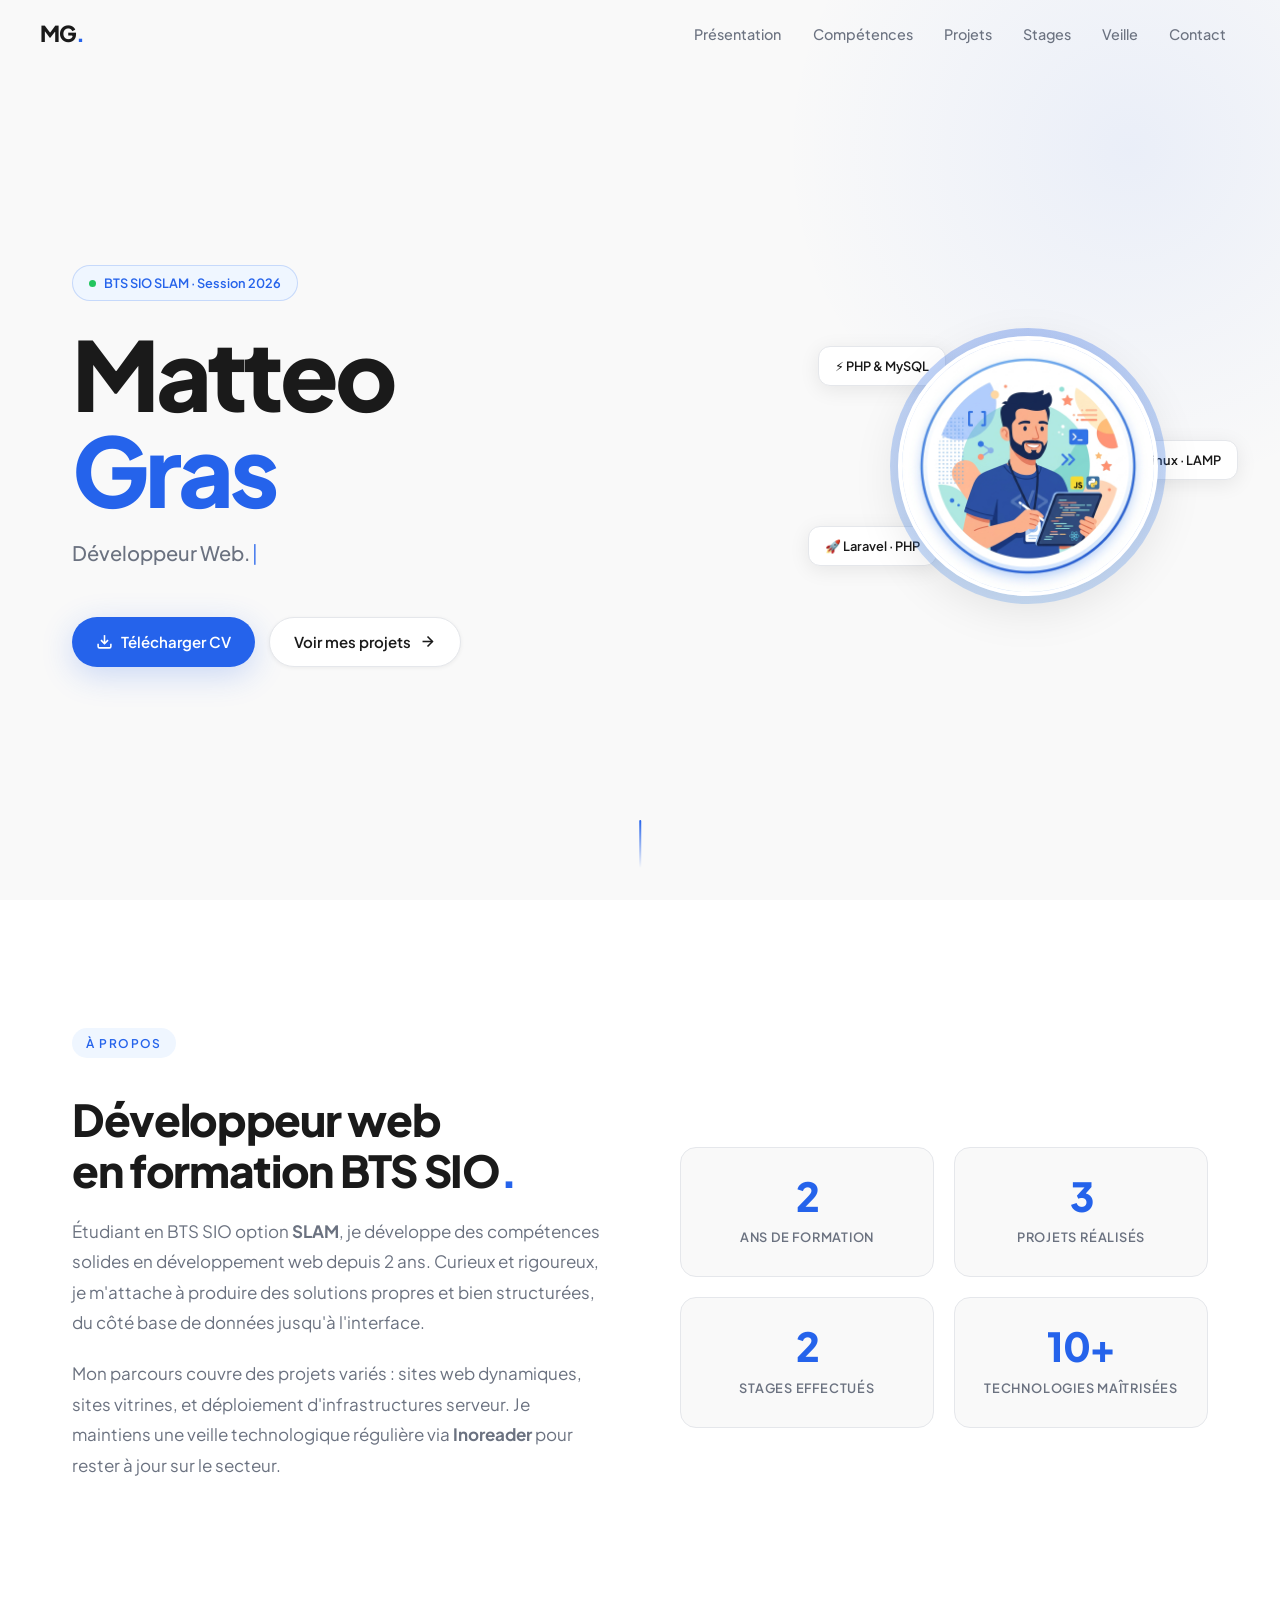
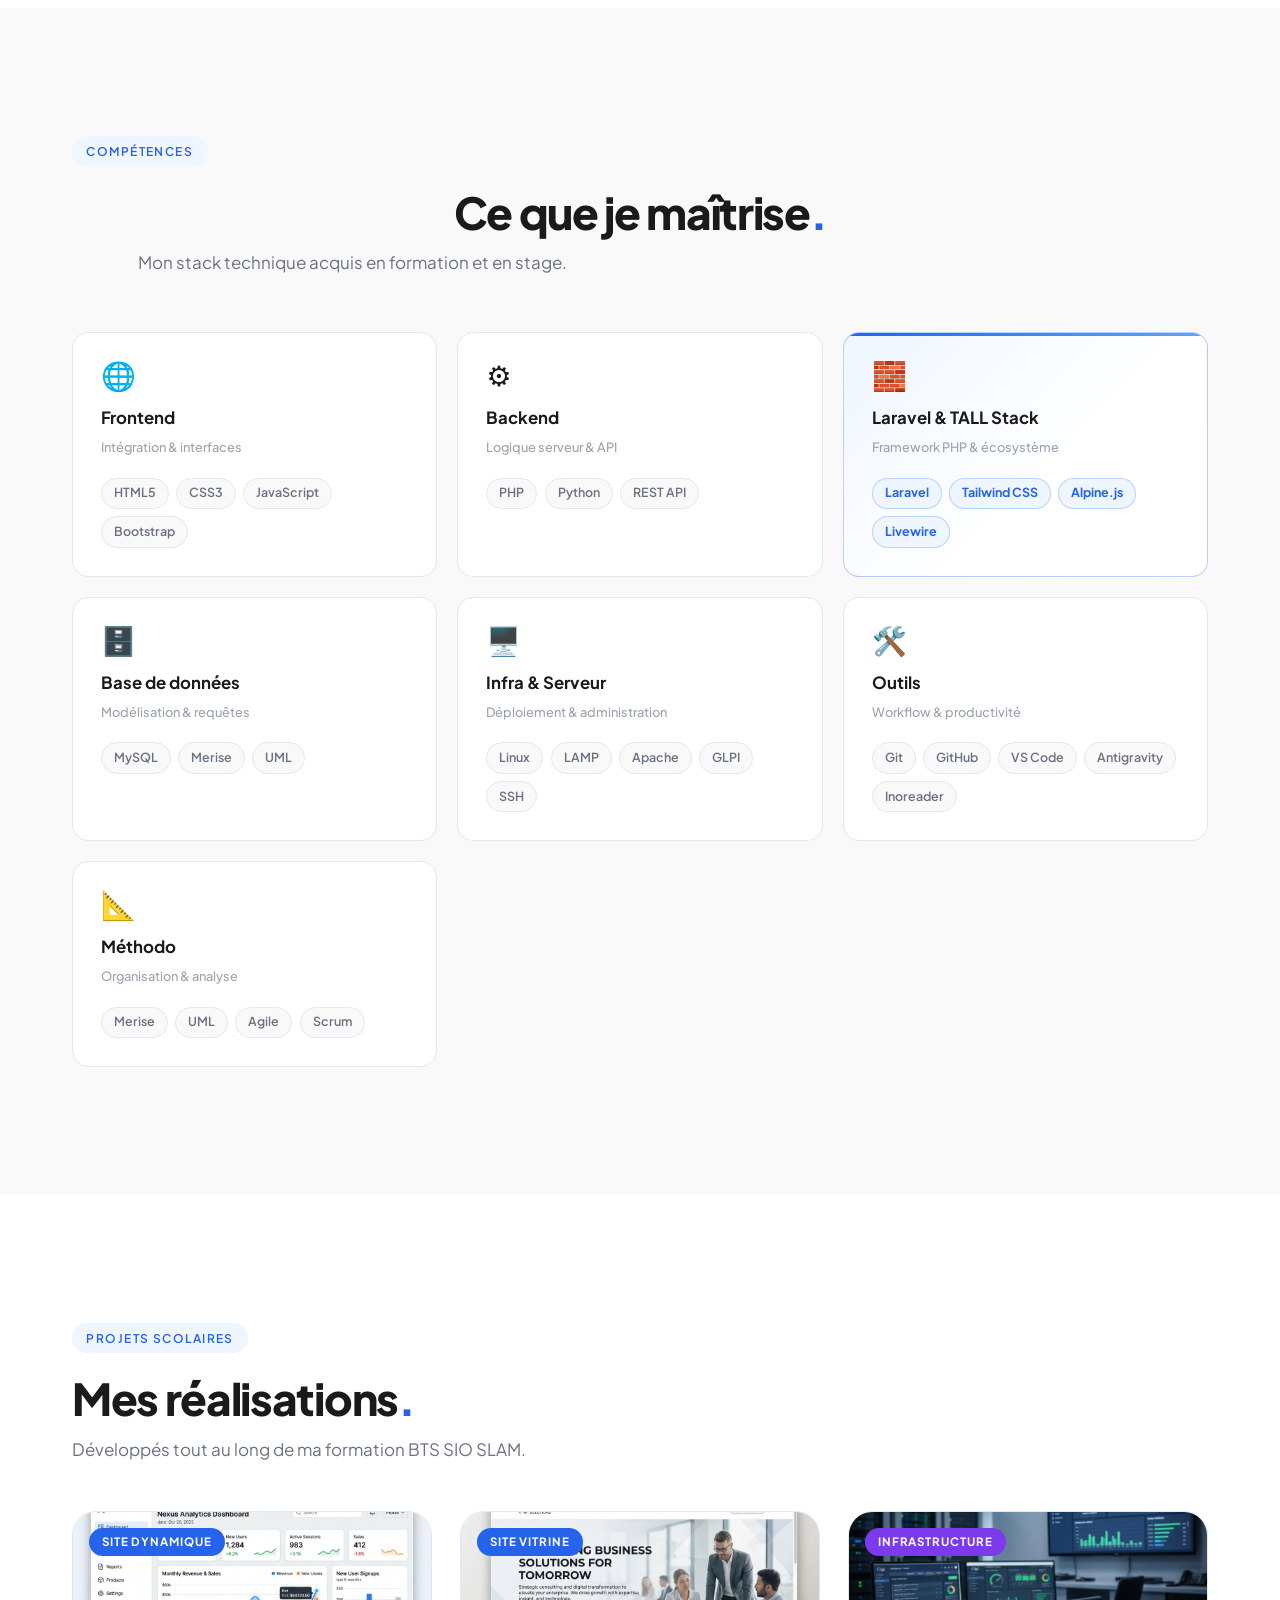
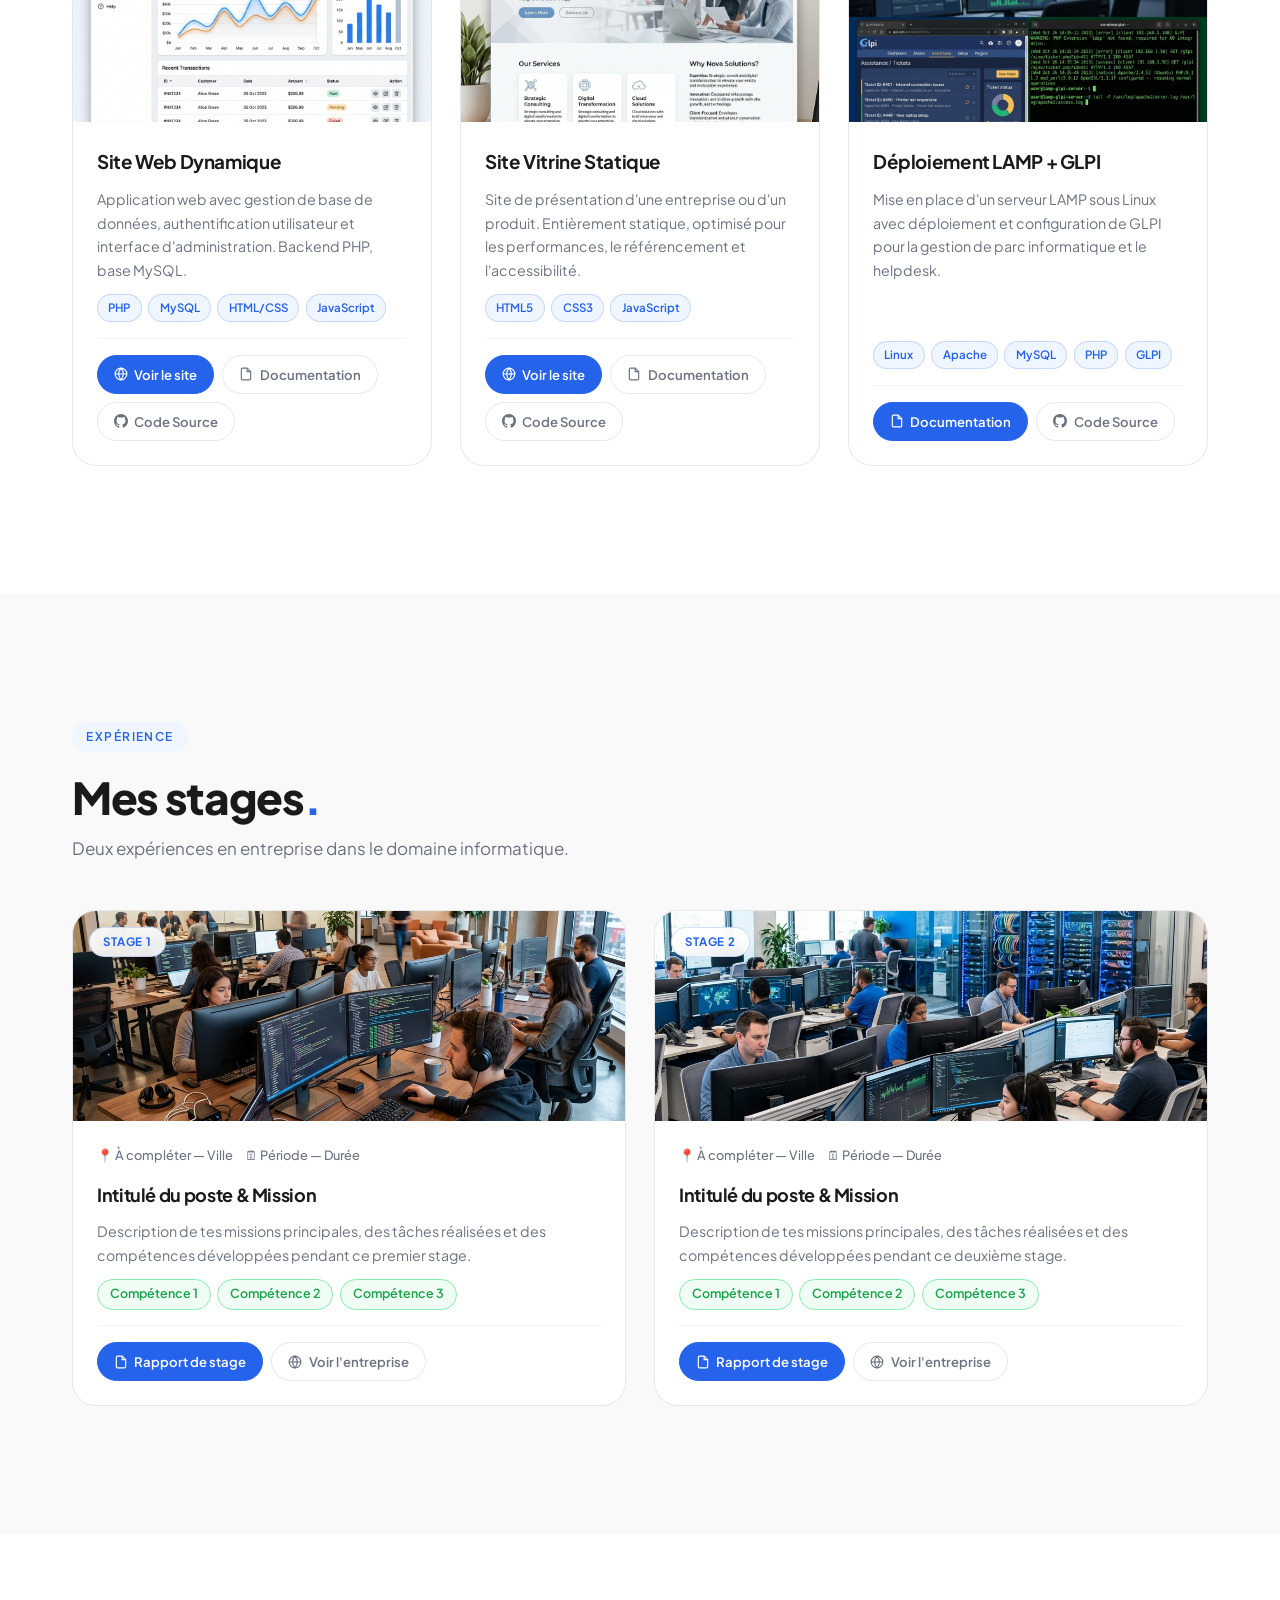
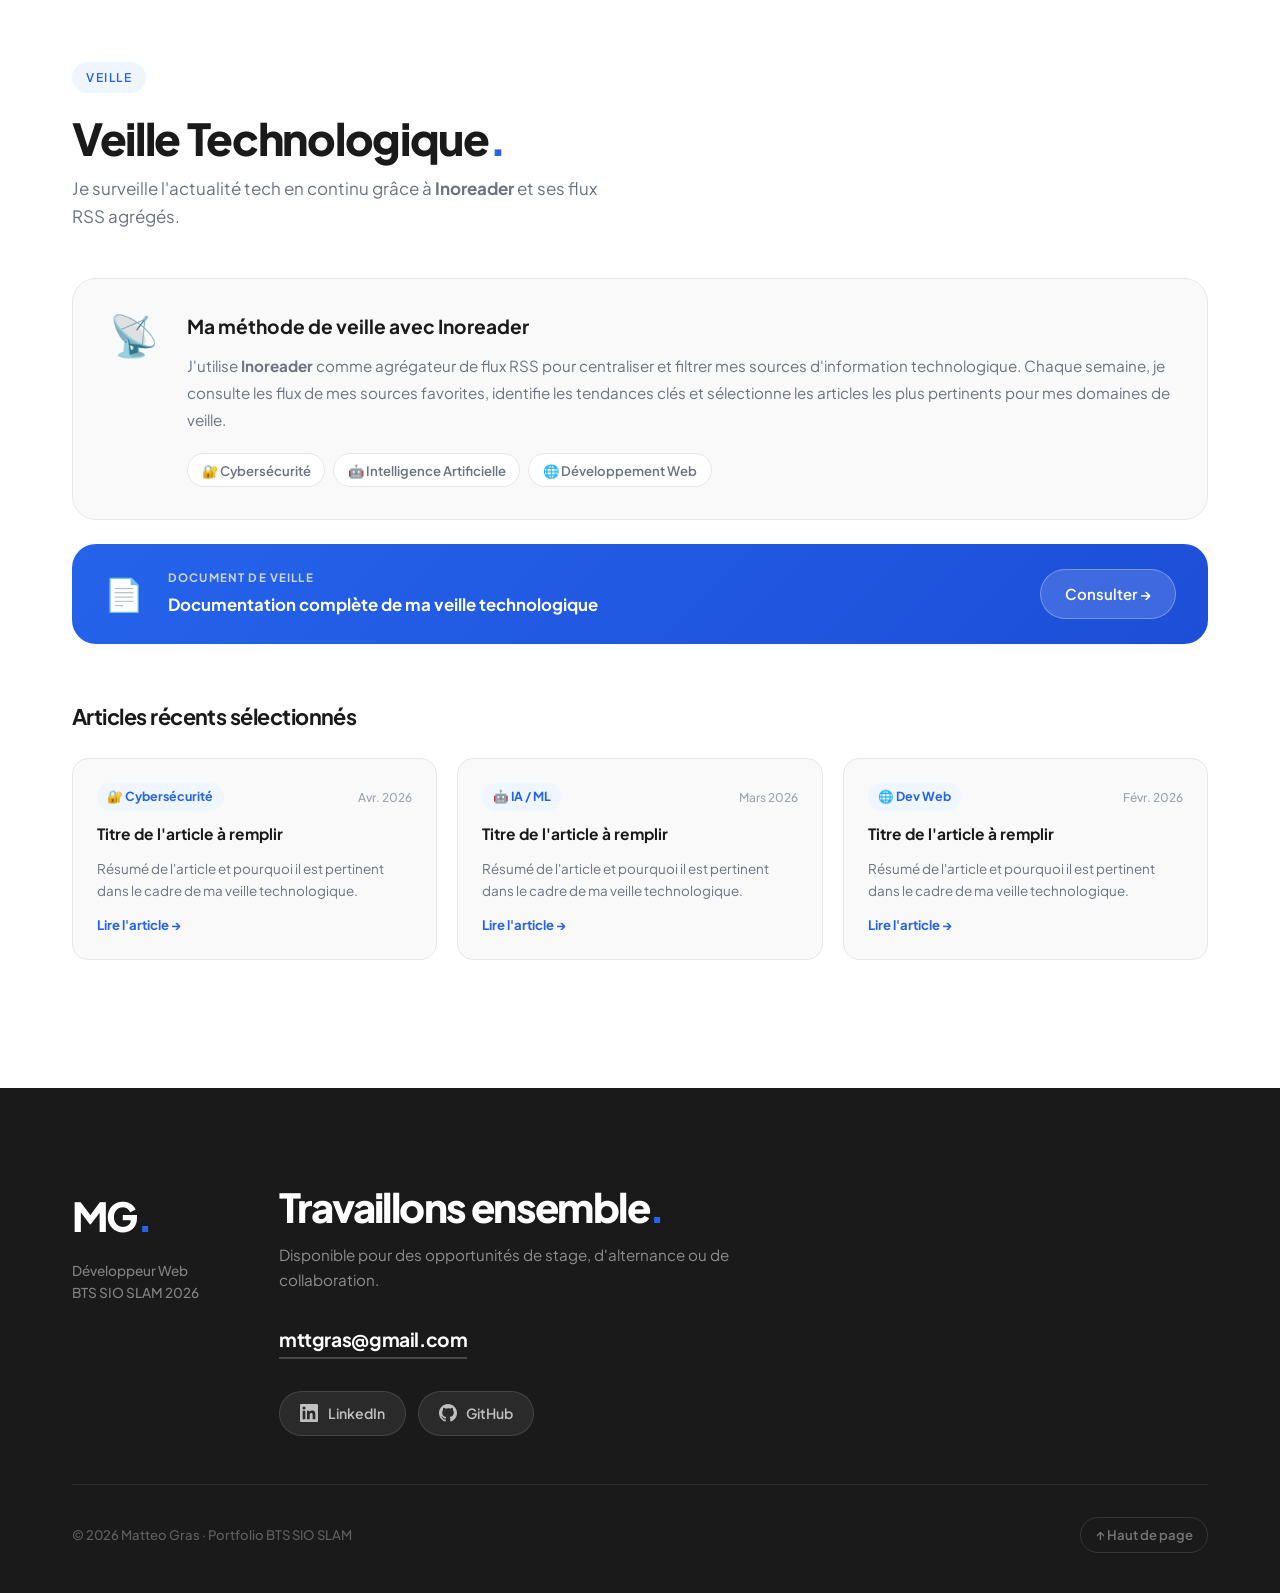
==== index.html @ 662821df "feat: portfolio initial - Matteo Gras BTS SIO SLAM 2026" ====
<!DOCTYPE html>
<html lang="fr">
<head>
  <meta charset="UTF-8" />
  <meta name="viewport" content="width=device-width, initial-scale=1.0" />
  <title>Matteo Gras — Portfolio Développeur BTS SIO SLAM 2026</title>
  <meta name="description" content="Portfolio de Matteo Gras, développeur web en formation BTS SIO SLAM session 2026. Projets web, stages et veille technologique." />
  <meta name="author" content="Matteo Gras" />
  <meta name="robots" content="index, follow" />

  <!-- Open Graph -->
  <meta property="og:title" content="Matteo Gras — Portfolio BTS SIO SLAM 2026" />
  <meta property="og:description" content="Développeur Web & Expert Solutions Informatiques, session 2026." />
  <meta property="og:type" content="website" />
  <meta property="og:url" content="https://github.com/adien65" />

  <!-- Fonts -->
  <link rel="preconnect" href="https://fonts.googleapis.com" />
  <link rel="preconnect" href="https://fonts.gstatic.com" crossorigin />
  <link href="https://fonts.googleapis.com/css2?family=Plus+Jakarta+Sans:wght@400;500;600;700;800&display=swap" rel="stylesheet" />

  <!-- Styles -->
  <link rel="stylesheet" href="css/style.css" />

  <!-- Scroll progress bar -->
  <style>
    #scroll-progress {
      position: fixed;
      top: 0; left: 0;
      height: 3px;
      width: 0%;
      background: linear-gradient(90deg, #2563EB, #60a5fa);
      z-index: 200;
      transition: width 0.1s linear;
    }
  </style>
</head>
<body>

  <!-- Scroll Progress Bar -->
  <div id="scroll-progress" aria-hidden="true"></div>

  <!-- =============================================
       NAVIGATION
       ============================================= -->
  <nav class="nav" id="nav" role="navigation" aria-label="Navigation principale">
    <div class="nav__container">
      <a href="#hero" class="nav__logo" aria-label="Retour accueil">MG<span class="nav__logo-dot">.</span></a>

      <ul class="nav__links" id="nav-links" role="list" aria-label="Liens de navigation">
        <li><a href="#presentation" class="nav__link">Présentation</a></li>
        <li><a href="#competences" class="nav__link">Compétences</a></li>
        <li><a href="#projets"      class="nav__link">Projets</a></li>
        <li><a href="#stages"       class="nav__link">Stages</a></li>
        <li><a href="#veille"       class="nav__link">Veille</a></li>
        <li><a href="#contact"      class="nav__link">Contact</a></li>
      </ul>

      <button class="nav__hamburger" id="nav-hamburger" aria-label="Ouvrir le menu" aria-expanded="false">
        <span></span><span></span><span></span>
      </button>
    </div>
  </nav>

  <main>

    <!-- =============================================
         HERO
         ============================================= -->
    <section class="hero" id="hero" aria-label="Présentation principale">
      <div class="hero__container">

        <!-- Left: Text -->
        <div class="hero__content">
          <div class="hero__badge">
            <span class="hero__badge-dot" aria-hidden="true"></span>
            BTS SIO SLAM &middot; Session 2026
          </div>

          <h1 class="hero__title">
            Matteo<br />
            <span class="hero__title-accent">Gras</span>
          </h1>

          <p class="hero__subtitle" aria-live="polite">
            <span id="typewriter"></span><span class="typewriter-cursor" aria-hidden="true">|</span>
          </p>

          <div class="hero__cta">
            <a href="assets/cv/CV-Matteo-Gras.pdf"
               download
               class="btn btn--primary"
               id="btn-cv"
               aria-label="Télécharger le CV de Matteo Gras">
              <!-- Download icon -->
              <svg width="17" height="17" fill="none" stroke="currentColor" stroke-width="2.2" viewBox="0 0 24 24" aria-hidden="true">
                <path d="M21 15v4a2 2 0 0 1-2 2H5a2 2 0 0 1-2-2v-4"/>
                <polyline points="7 10 12 15 17 10"/>
                <line x1="12" y1="15" x2="12" y2="3"/>
              </svg>
              Télécharger CV
            </a>

            <a href="#projets" class="btn btn--secondary" id="btn-see-projects" aria-label="Voir mes projets">
              Voir mes projets
              <svg width="17" height="17" fill="none" stroke="currentColor" stroke-width="2.2" viewBox="0 0 24 24" aria-hidden="true">
                <line x1="5" y1="12" x2="19" y2="12"/>
                <polyline points="12 5 19 12 12 19"/>
              </svg>
            </a>
          </div>
        </div>

        <!-- Right: Visual -->
        <div class="hero__visual" aria-hidden="true">
          <div class="hero__avatar-wrapper">
            <img src="assets/images/avatar.png" alt="Matteo Gras" class="hero__avatar" />
            <div class="hero__avatar-ring"></div>
          </div>
          <div class="hero__float hero__float--1"><span>⚡</span> PHP &amp; MySQL</div>
          <div class="hero__float hero__float--2"><span>🚀</span> Laravel · PHP</div>
          <div class="hero__float hero__float--3"><span>🐧</span> Linux · LAMP</div>
        </div>
      </div>

      <!-- Scroll indicator -->
      <div class="hero__scroll" aria-hidden="true">
        <div class="hero__scroll-line"></div>
      </div>
    </section>

    <!-- =============================================
         À PROPOS
         ============================================= -->
    <section class="about section" id="presentation">
      <div class="container">
        <div class="section-tag reveal">À propos</div>

        <div class="about__grid">
          <div class="about__text">
            <h2 class="section-title reveal">
              Développeur web<br />en formation BTS SIO<span class="accent-dot">.</span>
            </h2>
            <p class="about__desc reveal" style="--delay:0.1s">
              Étudiant en BTS SIO option <strong>SLAM</strong>, je développe des compétences solides
              en développement web depuis 2 ans. Curieux et rigoureux, je m'attache à produire
              des solutions propres et bien structurées, du côté base de données jusqu'à l'interface.
            </p>
            <p class="about__desc reveal" style="--delay:0.2s">
              Mon parcours couvre des projets variés : sites web dynamiques,
              sites vitrines, et déploiement d'infrastructures serveur. Je maintiens une veille
              technologique régulière via <strong>Inoreader</strong> pour rester à jour sur le secteur.
            </p>
          </div>

          <div class="about__stats">
            <div class="stat-card reveal" style="--delay:0s">
              <span class="stat-card__number">2</span>
              <span class="stat-card__label">Ans de formation</span>
            </div>
            <div class="stat-card reveal" style="--delay:0.1s">
              <span class="stat-card__number">3</span>
              <span class="stat-card__label">Projets réalisés</span>
            </div>
            <div class="stat-card reveal" style="--delay:0.2s">
              <span class="stat-card__number">2</span>
              <span class="stat-card__label">Stages effectués</span>
            </div>
            <div class="stat-card reveal" style="--delay:0.3s">
              <span class="stat-card__number">10+</span>
              <span class="stat-card__label">Technologies maîtrisées</span>
            </div>
          </div>
        </div>
      </div>
    </section>

    <!-- =============================================
         COMPÉTENCES
         ============================================= -->
    <section class="skills section" id="competences">
      <div class="container">
        <div class="section-tag reveal">Compétences</div>
        <h2 class="section-title text-center reveal">Ce que je maîtrise<span class="accent-dot">.</span></h2>
        <p class="section-subtitle text-center reveal">Mon stack technique acquis en formation et en stage.</p>

        <div class="skills__grid">

          <div class="skill-domain reveal" style="--delay:0s">
            <span class="skill-domain__icon">🌐</span>
            <h3 class="skill-domain__title">Frontend</h3>
            <p class="skill-domain__desc">Intégration &amp; interfaces</p>
            <div class="skill-chips">
              <span class="chip">HTML5</span>
              <span class="chip">CSS3</span>
              <span class="chip">JavaScript</span>
              <span class="chip">Bootstrap</span>
            </div>
          </div>

          <div class="skill-domain reveal" style="--delay:0.07s">
            <span class="skill-domain__icon">⚙️</span>
            <h3 class="skill-domain__title">Backend</h3>
            <p class="skill-domain__desc">Logique serveur &amp; API</p>
            <div class="skill-chips">
              <span class="chip">PHP</span>
              <span class="chip">Python</span>
              <span class="chip">REST API</span>
            </div>
          </div>

          <!-- Laravel / TALL Stack : card mise en avant -->
          <div class="skill-domain skill-domain--highlight reveal" style="--delay:0.14s">
            <span class="skill-domain__icon">🧱</span>
            <h3 class="skill-domain__title">Laravel &amp; TALL Stack</h3>
            <p class="skill-domain__desc">Framework PHP &amp; écosystème</p>
            <div class="skill-chips">
              <span class="chip chip--accent">Laravel</span>
              <span class="chip chip--accent">Tailwind CSS</span>
              <span class="chip chip--accent">Alpine.js</span>
              <span class="chip chip--accent">Livewire</span>
            </div>
          </div>

          <div class="skill-domain reveal" style="--delay:0.21s">
            <span class="skill-domain__icon">🗄️</span>
            <h3 class="skill-domain__title">Base de données</h3>
            <p class="skill-domain__desc">Modélisation &amp; requêtes</p>
            <div class="skill-chips">
              <span class="chip">MySQL</span>
              <span class="chip">Merise</span>
              <span class="chip">UML</span>
            </div>
          </div>

          <div class="skill-domain reveal" style="--delay:0.28s">
            <span class="skill-domain__icon">🖥️</span>
            <h3 class="skill-domain__title">Infra &amp; Serveur</h3>
            <p class="skill-domain__desc">Déploiement &amp; administration</p>
            <div class="skill-chips">
              <span class="chip">Linux</span>
              <span class="chip">LAMP</span>
              <span class="chip">Apache</span>
              <span class="chip">GLPI</span>
              <span class="chip">SSH</span>
            </div>
          </div>

          <div class="skill-domain reveal" style="--delay:0.35s">
            <span class="skill-domain__icon">🛠️</span>
            <h3 class="skill-domain__title">Outils</h3>
            <p class="skill-domain__desc">Workflow &amp; productivité</p>
            <div class="skill-chips">
              <span class="chip">Git</span>
              <span class="chip">GitHub</span>
              <span class="chip">VS Code</span>
              <span class="chip">Antigravity</span>
              <span class="chip">Inoreader</span>
            </div>
          </div>

          <div class="skill-domain reveal" style="--delay:0.42s">
            <span class="skill-domain__icon">📐</span>
            <h3 class="skill-domain__title">Méthodo</h3>
            <p class="skill-domain__desc">Organisation &amp; analyse</p>
            <div class="skill-chips">
              <span class="chip">Merise</span>
              <span class="chip">UML</span>
              <span class="chip">Agile</span>
              <span class="chip">Scrum</span>
            </div>
          </div>

        </div>
      </div>
    </section>

    <!-- =============================================
         PROJETS
         ============================================= -->
    <section class="section" id="projets" style="background: var(--surface);">
      <div class="container">
        <div class="section-tag reveal">Projets scolaires</div>
        <h2 class="section-title reveal">Mes réalisations<span class="accent-dot">.</span></h2>
        <p class="section-subtitle reveal">Développés tout au long de ma formation BTS SIO SLAM.</p>

        <div class="cards-grid">

          <!-- Projet 1 — Site dynamique -->
          <article class="project-card reveal" style="--delay:0s">
            <div class="project-card__image-wrapper">
              <img src="assets/images/project-1.png"
                   alt="Aperçu du site web dynamique"
                   class="project-card__image"
                   loading="lazy" />
              <div class="project-card__tag">Site Dynamique</div>
            </div>
            <div class="project-card__body">
              <h3 class="project-card__title">Site Web Dynamique</h3>
              <p class="project-card__desc">
                Application web avec gestion de base de données, authentification utilisateur 
                et interface d'administration. Backend PHP, base MySQL.
              </p>
              <div class="project-card__tech">
                <span class="tech-chip">PHP</span>
                <span class="tech-chip">MySQL</span>
                <span class="tech-chip">HTML/CSS</span>
                <span class="tech-chip">JavaScript</span>
              </div>
              <div class="project-card__actions">
                <a href="#"
                   class="btn-card btn-card--primary"
                   target="_blank" rel="noopener noreferrer"
                   id="btn-project1-site"
                   aria-label="Voir le site dynamique en ligne">
                  <!-- Globe icon -->
                  <svg width="14" height="14" fill="none" stroke="currentColor" stroke-width="2" viewBox="0 0 24 24" aria-hidden="true"><circle cx="12" cy="12" r="10"/><line x1="2" y1="12" x2="22" y2="12"/><path d="M12 2a15.3 15.3 0 0 1 4 10 15.3 15.3 0 0 1-4 10 15.3 15.3 0 0 1-4-10 15.3 15.3 0 0 1 4-10z"/></svg>
                  Voir le site
                </a>
                <a href="assets/docs/doc-projet1.pdf"
                   class="btn-card"
                   target="_blank" rel="noopener noreferrer"
                   id="btn-project1-doc"
                   aria-label="Documentation PDF projet dynamique">
                  <svg width="14" height="14" fill="none" stroke="currentColor" stroke-width="2" viewBox="0 0 24 24" aria-hidden="true"><path d="M14 2H6a2 2 0 0 0-2 2v16a2 2 0 0 0 2 2h12a2 2 0 0 0 2-2V8z"/><polyline points="14 2 14 8 20 8"/></svg>
                  Documentation
                </a>
                <a href="https://github.com/adien65"
                   class="btn-card"
                   target="_blank" rel="noopener noreferrer"
                   id="btn-project1-code"
                   aria-label="Code source sur GitHub">
                  <svg width="14" height="14" fill="currentColor" viewBox="0 0 24 24" aria-hidden="true"><path d="M12 0c-6.626 0-12 5.373-12 12 0 5.302 3.438 9.8 8.207 11.387.599.111.793-.261.793-.577v-2.234c-3.338.726-4.033-1.416-4.033-1.416-.546-1.387-1.333-1.756-1.333-1.756-1.089-.745.083-.729.083-.729 1.205.084 1.839 1.237 1.839 1.237 1.07 1.834 2.807 1.304 3.492.997.107-.775.418-1.305.762-1.604-2.665-.305-5.467-1.334-5.467-5.931 0-1.311.469-2.381 1.236-3.221-.124-.303-.535-1.524.117-3.176 0 0 1.008-.322 3.301 1.23A11.509 11.509 0 0 1 12 5.803c1.02.005 2.047.138 3.006.404 2.291-1.552 3.297-1.23 3.297-1.23.653 1.653.242 2.874.118 3.176.77.84 1.235 1.911 1.235 3.221 0 4.609-2.807 5.624-5.479 5.921.43.372.823 1.102.823 2.222v3.293c0 .319.192.694.801.576C20.566 21.797 24 17.3 24 12c0-6.627-5.373-12-12-12z"/></svg>
                  Code Source
                </a>
              </div>
            </div>
          </article>

          <!-- Projet 2 — Site vitrine -->
          <article class="project-card reveal" style="--delay:0.1s">
            <div class="project-card__image-wrapper">
              <img src="assets/images/project-2.png"
                   alt="Aperçu du site vitrine statique"
                   class="project-card__image"
                   loading="lazy" />
              <div class="project-card__tag">Site Vitrine</div>
            </div>
            <div class="project-card__body">
              <h3 class="project-card__title">Site Vitrine Statique</h3>
              <p class="project-card__desc">
                Site de présentation d'une entreprise ou d'un produit. 
                Entièrement statique, optimisé pour les performances, le référencement et l'accessibilité.
              </p>
              <div class="project-card__tech">
                <span class="tech-chip">HTML5</span>
                <span class="tech-chip">CSS3</span>
                <span class="tech-chip">JavaScript</span>
              </div>
              <div class="project-card__actions">
                <a href="#"
                   class="btn-card btn-card--primary"
                   target="_blank" rel="noopener noreferrer"
                   id="btn-project2-site"
                   aria-label="Voir le site vitrine en ligne">
                  <svg width="14" height="14" fill="none" stroke="currentColor" stroke-width="2" viewBox="0 0 24 24" aria-hidden="true"><circle cx="12" cy="12" r="10"/><line x1="2" y1="12" x2="22" y2="12"/><path d="M12 2a15.3 15.3 0 0 1 4 10 15.3 15.3 0 0 1-4 10 15.3 15.3 0 0 1-4-10 15.3 15.3 0 0 1 4-10z"/></svg>
                  Voir le site
                </a>
                <a href="assets/docs/doc-projet2.pdf"
                   class="btn-card"
                   target="_blank" rel="noopener noreferrer"
                   id="btn-project2-doc"
                   aria-label="Documentation PDF site vitrine">
                  <svg width="14" height="14" fill="none" stroke="currentColor" stroke-width="2" viewBox="0 0 24 24" aria-hidden="true"><path d="M14 2H6a2 2 0 0 0-2 2v16a2 2 0 0 0 2 2h12a2 2 0 0 0 2-2V8z"/><polyline points="14 2 14 8 20 8"/></svg>
                  Documentation
                </a>
                <a href="https://github.com/adien65"
                   class="btn-card"
                   target="_blank" rel="noopener noreferrer"
                   id="btn-project2-code"
                   aria-label="Code source site vitrine sur GitHub">
                  <svg width="14" height="14" fill="currentColor" viewBox="0 0 24 24" aria-hidden="true"><path d="M12 0c-6.626 0-12 5.373-12 12 0 5.302 3.438 9.8 8.207 11.387.599.111.793-.261.793-.577v-2.234c-3.338.726-4.033-1.416-4.033-1.416-.546-1.387-1.333-1.756-1.333-1.756-1.089-.745.083-.729.083-.729 1.205.084 1.839 1.237 1.839 1.237 1.07 1.834 2.807 1.304 3.492.997.107-.775.418-1.305.762-1.604-2.665-.305-5.467-1.334-5.467-5.931 0-1.311.469-2.381 1.236-3.221-.124-.303-.535-1.524.117-3.176 0 0 1.008-.322 3.301 1.23A11.509 11.509 0 0 1 12 5.803c1.02.005 2.047.138 3.006.404 2.291-1.552 3.297-1.23 3.297-1.23.653 1.653.242 2.874.118 3.176.77.84 1.235 1.911 1.235 3.221 0 4.609-2.807 5.624-5.479 5.921.43.372.823 1.102.823 2.222v3.293c0 .319.192.694.801.576C20.566 21.797 24 17.3 24 12c0-6.627-5.373-12-12-12z"/></svg>
                  Code Source
                </a>
              </div>
            </div>
          </article>

          <!-- Projet 3 — LAMP + GLPI -->
          <article class="project-card reveal" style="--delay:0.2s">
            <div class="project-card__image-wrapper">
              <img src="assets/images/project-3.png"
                   alt="Aperçu du serveur LAMP et GLPI"
                   class="project-card__image"
                   loading="lazy" />
              <div class="project-card__tag project-card__tag--infra">Infrastructure</div>
            </div>
            <div class="project-card__body">
              <h3 class="project-card__title">Déploiement LAMP + GLPI</h3>
              <p class="project-card__desc">
                Mise en place d'un serveur LAMP sous Linux avec déploiement et configuration 
                de GLPI pour la gestion de parc informatique et le helpdesk.
              </p>
              <div class="project-card__tech">
                <span class="tech-chip">Linux</span>
                <span class="tech-chip">Apache</span>
                <span class="tech-chip">MySQL</span>
                <span class="tech-chip">PHP</span>
                <span class="tech-chip">GLPI</span>
              </div>
              <div class="project-card__actions">
                <a href="assets/docs/doc-projet3.pdf"
                   class="btn-card btn-card--primary"
                   target="_blank" rel="noopener noreferrer"
                   id="btn-project3-doc"
                   aria-label="Documentation PDF LAMP GLPI">
                  <svg width="14" height="14" fill="none" stroke="currentColor" stroke-width="2" viewBox="0 0 24 24" aria-hidden="true"><path d="M14 2H6a2 2 0 0 0-2 2v16a2 2 0 0 0 2 2h12a2 2 0 0 0 2-2V8z"/><polyline points="14 2 14 8 20 8"/></svg>
                  Documentation
                </a>
                <a href="https://github.com/adien65"
                   class="btn-card"
                   target="_blank" rel="noopener noreferrer"
                   id="btn-project3-code"
                   aria-label="Code source LAMP GLPI sur GitHub">
                  <svg width="14" height="14" fill="currentColor" viewBox="0 0 24 24" aria-hidden="true"><path d="M12 0c-6.626 0-12 5.373-12 12 0 5.302 3.438 9.8 8.207 11.387.599.111.793-.261.793-.577v-2.234c-3.338.726-4.033-1.416-4.033-1.416-.546-1.387-1.333-1.756-1.333-1.756-1.089-.745.083-.729.083-.729 1.205.084 1.839 1.237 1.839 1.237 1.07 1.834 2.807 1.304 3.492.997.107-.775.418-1.305.762-1.604-2.665-.305-5.467-1.334-5.467-5.931 0-1.311.469-2.381 1.236-3.221-.124-.303-.535-1.524.117-3.176 0 0 1.008-.322 3.301 1.23A11.509 11.509 0 0 1 12 5.803c1.02.005 2.047.138 3.006.404 2.291-1.552 3.297-1.23 3.297-1.23.653 1.653.242 2.874.118 3.176.77.84 1.235 1.911 1.235 3.221 0 4.609-2.807 5.624-5.479 5.921.43.372.823 1.102.823 2.222v3.293c0 .319.192.694.801.576C20.566 21.797 24 17.3 24 12c0-6.627-5.373-12-12-12z"/></svg>
                  Code Source
                </a>
              </div>
            </div>
          </article>

        </div>
      </div>
    </section>

    <!-- =============================================
         STAGES
         ============================================= -->
    <section class="section" id="stages" style="background: var(--bg);">
      <div class="container">
        <div class="section-tag reveal">Expérience</div>
        <h2 class="section-title reveal">Mes stages<span class="accent-dot">.</span></h2>
        <p class="section-subtitle reveal">Deux expériences en entreprise dans le domaine informatique.</p>

        <div class="cards-grid">

          <!-- Stage 1 -->
          <article class="stage-card reveal" style="--delay:0s">
            <div class="stage-card__image-wrapper">
              <img src="assets/images/stage-1.png"
                   alt="Entreprise stage 1"
                   class="stage-card__image"
                   loading="lazy" />
              <div class="stage-card__badge">Stage 1</div>
            </div>
            <div class="stage-card__body">
              <div class="stage-card__meta">
                <span class="stage-card__company">📍 À compléter — Ville</span>
                <span class="stage-card__duration">🗓 Période — Durée</span>
              </div>
              <h3 class="stage-card__title">Intitulé du poste &amp; Mission</h3>
              <p class="stage-card__desc">
                Description de tes missions principales, des tâches réalisées et des 
                compétences développées pendant ce premier stage.
              </p>
              <div class="stage-card__skills">
                <span class="chip chip--stage">Compétence 1</span>
                <span class="chip chip--stage">Compétence 2</span>
                <span class="chip chip--stage">Compétence 3</span>
              </div>
              <div class="stage-card__actions">
                <a href="assets/docs/rapport-stage1.pdf"
                   class="btn-card btn-card--primary"
                   target="_blank" rel="noopener noreferrer"
                   id="btn-stage1-rapport"
                   aria-label="Rapport de stage 1">
                  <svg width="14" height="14" fill="none" stroke="currentColor" stroke-width="2" viewBox="0 0 24 24" aria-hidden="true"><path d="M14 2H6a2 2 0 0 0-2 2v16a2 2 0 0 0 2 2h12a2 2 0 0 0 2-2V8z"/><polyline points="14 2 14 8 20 8"/></svg>
                  Rapport de stage
                </a>
                <a href="#"
                   class="btn-card"
                   target="_blank" rel="noopener noreferrer"
                   id="btn-stage1-entreprise"
                   aria-label="Voir le site de l'entreprise">
                  <svg width="14" height="14" fill="none" stroke="currentColor" stroke-width="2" viewBox="0 0 24 24" aria-hidden="true"><circle cx="12" cy="12" r="10"/><line x1="2" y1="12" x2="22" y2="12"/><path d="M12 2a15.3 15.3 0 0 1 4 10 15.3 15.3 0 0 1-4 10 15.3 15.3 0 0 1-4-10 15.3 15.3 0 0 1 4-10z"/></svg>
                  Voir l'entreprise
                </a>
              </div>
            </div>
          </article>

          <!-- Stage 2 -->
          <article class="stage-card reveal" style="--delay:0.12s">
            <div class="stage-card__image-wrapper">
              <img src="assets/images/stage-2.png"
                   alt="Entreprise stage 2"
                   class="stage-card__image"
                   loading="lazy" />
              <div class="stage-card__badge">Stage 2</div>
            </div>
            <div class="stage-card__body">
              <div class="stage-card__meta">
                <span class="stage-card__company">📍 À compléter — Ville</span>
                <span class="stage-card__duration">🗓 Période — Durée</span>
              </div>
              <h3 class="stage-card__title">Intitulé du poste &amp; Mission</h3>
              <p class="stage-card__desc">
                Description de tes missions principales, des tâches réalisées et des 
                compétences développées pendant ce deuxième stage.
              </p>
              <div class="stage-card__skills">
                <span class="chip chip--stage">Compétence 1</span>
                <span class="chip chip--stage">Compétence 2</span>
                <span class="chip chip--stage">Compétence 3</span>
              </div>
              <div class="stage-card__actions">
                <a href="assets/docs/rapport-stage2.pdf"
                   class="btn-card btn-card--primary"
                   target="_blank" rel="noopener noreferrer"
                   id="btn-stage2-rapport"
                   aria-label="Rapport de stage 2">
                  <svg width="14" height="14" fill="none" stroke="currentColor" stroke-width="2" viewBox="0 0 24 24" aria-hidden="true"><path d="M14 2H6a2 2 0 0 0-2 2v16a2 2 0 0 0 2 2h12a2 2 0 0 0 2-2V8z"/><polyline points="14 2 14 8 20 8"/></svg>
                  Rapport de stage
                </a>
                <a href="#"
                   class="btn-card"
                   target="_blank" rel="noopener noreferrer"
                   id="btn-stage2-entreprise"
                   aria-label="Voir le site de l'entreprise stage 2">
                  <svg width="14" height="14" fill="none" stroke="currentColor" stroke-width="2" viewBox="0 0 24 24" aria-hidden="true"><circle cx="12" cy="12" r="10"/><line x1="2" y1="12" x2="22" y2="12"/><path d="M12 2a15.3 15.3 0 0 1 4 10 15.3 15.3 0 0 1-4 10 15.3 15.3 0 0 1-4-10 15.3 15.3 0 0 1 4-10z"/></svg>
                  Voir l'entreprise
                </a>
              </div>
            </div>
          </article>

        </div>
      </div>
    </section>

    <!-- =============================================
         VEILLE TECHNOLOGIQUE
         ============================================= -->
    <section class="watch section" id="veille">
      <div class="container">
        <div class="section-tag reveal">Veille</div>
        <h2 class="section-title reveal">Veille Technologique<span class="accent-dot">.</span></h2>
        <p class="section-subtitle reveal">
          Je surveille l'actualité tech en continu grâce à <strong>Inoreader</strong> 
          et ses flux RSS agrégés.
        </p>

        <!-- Method explanation -->
        <div class="watch__method reveal" style="--delay:0.1s">
          <div class="watch__method-icon" aria-hidden="true">📡</div>
          <div class="watch__method-content">
            <h3>Ma méthode de veille avec Inoreader</h3>
            <p>
              J'utilise <strong>Inoreader</strong> comme agrégateur de flux RSS pour centraliser 
              et filtrer mes sources d'information technologique. Chaque semaine, je consulte les 
              flux de mes sources favorites, identifie les tendances clés et sélectionne les articles 
              les plus pertinents pour mes domaines de veille.
            </p>
            <div class="watch__themes" aria-label="Thèmes de veille">
              <span class="watch-theme">🔐 Cybersécurité</span>
              <span class="watch-theme">🤖 Intelligence Artificielle</span>
              <span class="watch-theme">🌐 Développement Web</span>
            </div>
          </div>
        </div>

        <!-- Documentation banner -->
        <div class="watch__doc-banner reveal" style="--delay:0.2s">
          <div class="watch__doc-icon" aria-hidden="true">📄</div>
          <div class="watch__doc-content">
            <span class="watch__doc-label">Document de veille</span>
            <h4>Documentation complète de ma veille technologique</h4>
          </div>
          <a href="assets/docs/veille-technologique.pdf"
             class="btn"
             target="_blank" rel="noopener noreferrer"
             id="btn-veille-doc"
             aria-label="Consulter la documentation de veille technologique">
            Consulter →
          </a>
        </div>

        <!-- Recent articles -->
        <h3 class="watch__articles-title reveal" style="--delay:0.1s">Articles récents sélectionnés</h3>
        <div class="watch__articles">

          <a href="#"
             class="watch-article reveal"
             target="_blank" rel="noopener noreferrer"
             style="--delay:0s"
             id="watch-article-1"
             aria-label="Article de veille cybersécurité">
            <div class="watch-article__header">
              <span class="watch-article__source">🔐 Cybersécurité</span>
              <span class="watch-article__date">Avr. 2026</span>
            </div>
            <h4 class="watch-article__title">Titre de l'article à remplir</h4>
            <p class="watch-article__excerpt">
              Résumé de l'article et pourquoi il est pertinent dans le cadre de ma veille technologique.
            </p>
            <span class="watch-article__link">Lire l'article →</span>
          </a>

          <a href="#"
             class="watch-article reveal"
             target="_blank" rel="noopener noreferrer"
             style="--delay:0.1s"
             id="watch-article-2"
             aria-label="Article de veille intelligence artificielle">
            <div class="watch-article__header">
              <span class="watch-article__source">🤖 IA / ML</span>
              <span class="watch-article__date">Mars 2026</span>
            </div>
            <h4 class="watch-article__title">Titre de l'article à remplir</h4>
            <p class="watch-article__excerpt">
              Résumé de l'article et pourquoi il est pertinent dans le cadre de ma veille technologique.
            </p>
            <span class="watch-article__link">Lire l'article →</span>
          </a>

          <a href="#"
             class="watch-article reveal"
             target="_blank" rel="noopener noreferrer"
             style="--delay:0.2s"
             id="watch-article-3"
             aria-label="Article de veille développement web">
            <div class="watch-article__header">
              <span class="watch-article__source">🌐 Dev Web</span>
              <span class="watch-article__date">Févr. 2026</span>
            </div>
            <h4 class="watch-article__title">Titre de l'article à remplir</h4>
            <p class="watch-article__excerpt">
              Résumé de l'article et pourquoi il est pertinent dans le cadre de ma veille technologique.
            </p>
            <span class="watch-article__link">Lire l'article →</span>
          </a>

        </div>
      </div>
    </section>

  </main>

  <!-- =============================================
       FOOTER / CONTACT
       ============================================= -->
  <footer class="footer" id="contact" aria-label="Contact">
    <div class="container">
      <div class="footer__content">

        <div class="footer__brand">
          <span class="footer__logo">MG<span class="accent-dot">.</span></span>
          <p>Développeur Web<br />BTS SIO SLAM 2026</p>
        </div>

        <div class="footer__contact">
          <h2 class="footer__title">Travaillons ensemble<span class="accent-dot">.</span></h2>
          <p class="footer__subtitle">Disponible pour des opportunités de stage, d'alternance ou de collaboration.</p>

          <a href="mailto:mttgras@gmail.com"
             class="footer__email"
             id="footer-email"
             aria-label="Envoyer un email à Matteo Gras">
            mttgras@gmail.com
          </a>

          <div class="footer__socials">
            <a href="https://www.linkedin.com/in/matteo-gras/"
               class="social-btn"
               target="_blank" rel="noopener noreferrer"
               id="btn-linkedin"
               aria-label="Profil LinkedIn de Matteo Gras">
              <!-- LinkedIn SVG -->
              <svg width="18" height="18" fill="currentColor" viewBox="0 0 24 24" aria-hidden="true"><path d="M20.447 20.452h-3.554v-5.569c0-1.328-.027-3.037-1.852-3.037-1.853 0-2.136 1.445-2.136 2.939v5.667H9.351V9h3.414v1.561h.046c.477-.9 1.637-1.85 3.37-1.85 3.601 0 4.267 2.37 4.267 5.455v6.286zM5.337 7.433a2.062 2.062 0 0 1-2.063-2.065 2.064 2.064 0 1 1 2.063 2.065zm1.782 13.019H3.555V9h3.564v11.452zM22.225 0H1.771C.792 0 0 .774 0 1.729v20.542C0 23.227.792 24 1.771 24h20.451C23.2 24 24 23.227 24 22.271V1.729C24 .774 23.2 0 22.222 0h.003z"/></svg>
              LinkedIn
            </a>
            <a href="https://github.com/adien65"
               class="social-btn"
               target="_blank" rel="noopener noreferrer"
               id="btn-github"
               aria-label="Profil GitHub de Matteo Gras">
              <!-- GitHub SVG -->
              <svg width="18" height="18" fill="currentColor" viewBox="0 0 24 24" aria-hidden="true"><path d="M12 0c-6.626 0-12 5.373-12 12 0 5.302 3.438 9.8 8.207 11.387.599.111.793-.261.793-.577v-2.234c-3.338.726-4.033-1.416-4.033-1.416-.546-1.387-1.333-1.756-1.333-1.756-1.089-.745.083-.729.083-.729 1.205.084 1.839 1.237 1.839 1.237 1.07 1.834 2.807 1.304 3.492.997.107-.775.418-1.305.762-1.604-2.665-.305-5.467-1.334-5.467-5.931 0-1.311.469-2.381 1.236-3.221-.124-.303-.535-1.524.117-3.176 0 0 1.008-.322 3.301 1.23A11.509 11.509 0 0 1 12 5.803c1.02.005 2.047.138 3.006.404 2.291-1.552 3.297-1.23 3.297-1.23.653 1.653.242 2.874.118 3.176.77.84 1.235 1.911 1.235 3.221 0 4.609-2.807 5.624-5.479 5.921.43.372.823 1.102.823 2.222v3.293c0 .319.192.694.801.576C20.566 21.797 24 17.3 24 12c0-6.627-5.373-12-12-12z"/></svg>
              GitHub
            </a>
          </div>
        </div>

      </div>

      <div class="footer__bottom">
        <p>© 2026 Matteo Gras &middot; Portfolio BTS SIO SLAM</p>
        <a href="#hero" class="footer__back-top" aria-label="Retour en haut de la page">↑ Haut de page</a>
      </div>
    </div>
  </footer>

  <script src="js/main.js" defer></script>
</body>
</html>
---- css/style.css ----
/* =========================================
   DESIGN TOKENS
   ========================================= */
:root {
  --bg: #F9F9F9;
  --surface: #FFFFFF;
  --text: #1A1A1A;
  --text-muted: #6B7280;
  --text-light: #9CA3AF;
  --accent: #2563EB;
  --accent-hover: #1D4ED8;
  --accent-light: #EFF6FF;
  --accent-muted: rgba(37, 99, 235, 0.12);
  --border: #E5E7EB;
  --border-light: #F3F4F6;

  --shadow-sm: 0 1px 4px rgba(0,0,0,0.06);
  --shadow-md: 0 4px 20px rgba(0,0,0,0.08);
  --shadow-lg: 0 12px 48px rgba(0,0,0,0.1);
  --shadow-accent: 0 8px 32px rgba(37,99,235,0.22);

  --r-sm: 8px;
  --r-md: 12px;
  --r-lg: 16px;
  --r-xl: 24px;
  --r-full: 9999px;

  --ease: cubic-bezier(0.4, 0, 0.2, 1);
  --font: 'Plus Jakarta Sans', system-ui, sans-serif;

  --max-w: 1200px;
  --pad: clamp(1.25rem, 5vw, 2rem);
  --section-py: clamp(5rem, 10vw, 8rem);
}

/* =========================================
   BASE RESET
   ========================================= */
*, *::before, *::after { box-sizing: border-box; margin: 0; padding: 0; }
html { scroll-behavior: smooth; font-size: 16px; }
body {
  font-family: var(--font);
  background: var(--bg);
  color: var(--text);
  line-height: 1.6;
  -webkit-font-smoothing: antialiased;
}
img { display: block; max-width: 100%; }
a { text-decoration: none; color: inherit; }
ul { list-style: none; }
button { border: none; background: none; cursor: pointer; font-family: inherit; }

/* =========================================
   LAYOUT UTILITIES
   ========================================= */
.container {
  width: 100%;
  max-width: var(--max-w);
  margin-inline: auto;
  padding-inline: var(--pad);
}
.section { padding-block: var(--section-py); }
.section-tag {
  display: inline-flex;
  align-items: center;
  gap: 0.5rem;
  font-size: 0.75rem;
  font-weight: 600;
  letter-spacing: 0.12em;
  text-transform: uppercase;
  color: var(--accent);
  background: var(--accent-light);
  padding: 0.35rem 0.9rem;
  border-radius: var(--r-full);
  margin-bottom: 1.25rem;
}
.section-title {
  font-size: clamp(2rem, 5vw, 2.75rem);
  font-weight: 800;
  line-height: 1.15;
  letter-spacing: -0.03em;
  color: var(--text);
}
.section-subtitle {
  font-size: 1.0625rem;
  color: var(--text-muted);
  margin-top: 0.75rem;
  max-width: 560px;
}
.text-center { text-align: center; }
.text-center .section-subtitle { margin-inline: auto; }
.accent-dot { color: var(--accent); }

/* =========================================
   SCROLL REVEAL ANIMATION
   ========================================= */
.reveal {
  opacity: 0;
  transform: translateY(28px);
  transition: opacity 0.65s var(--ease), transform 0.65s var(--ease);
  transition-delay: var(--delay, 0s);
}
.reveal.visible {
  opacity: 1;
  transform: translateY(0);
}

/* =========================================
   NAVIGATION
   ========================================= */
.nav {
  position: fixed;
  top: 0;
  left: 0;
  right: 0;
  z-index: 100;
  padding: 1rem var(--pad);
  transition: background 0.35s var(--ease), box-shadow 0.35s var(--ease), padding 0.3s var(--ease);
}
.nav.scrolled {
  background: rgba(249,249,249,0.88);
  backdrop-filter: blur(20px) saturate(180%);
  -webkit-backdrop-filter: blur(20px) saturate(180%);
  box-shadow: 0 1px 0 var(--border);
  padding-block: 0.7rem;
}
.nav__container {
  max-width: var(--max-w);
  margin-inline: auto;
  display: flex;
  align-items: center;
  justify-content: space-between;
  gap: 2rem;
}
.nav__logo {
  font-size: 1.375rem;
  font-weight: 800;
  letter-spacing: -0.04em;
  color: var(--text);
  transition: color 0.2s;
}
.nav__logo:hover { color: var(--accent); }
.nav__logo-dot { color: var(--accent); }
.nav__links {
  display: flex;
  align-items: center;
  gap: 0.25rem;
}
.nav__link {
  font-size: 0.9rem;
  font-weight: 500;
  color: var(--text-muted);
  padding: 0.45rem 0.85rem;
  border-radius: var(--r-full);
  transition: color 0.2s, background 0.2s;
  position: relative;
}
.nav__link:hover,
.nav__link.active {
  color: var(--accent);
  background: var(--accent-light);
}
.nav__hamburger {
  display: none;
  flex-direction: column;
  gap: 5px;
  padding: 6px;
  border-radius: var(--r-sm);
}
.nav__hamburger span {
  display: block;
  width: 22px;
  height: 2px;
  background: var(--text);
  border-radius: 2px;
  transition: all 0.3s var(--ease);
}
.nav__hamburger.open span:nth-child(1) { transform: translateY(7px) rotate(45deg); }
.nav__hamburger.open span:nth-child(2) { opacity: 0; transform: scaleX(0); }
.nav__hamburger.open span:nth-child(3) { transform: translateY(-7px) rotate(-45deg); }

/* =========================================
   BUTTONS (Global)
   ========================================= */
.btn {
  display: inline-flex;
  align-items: center;
  gap: 0.5rem;
  font-family: var(--font);
  font-weight: 600;
  font-size: 0.9375rem;
  padding: 0.75rem 1.5rem;
  border-radius: var(--r-full);
  transition: all 0.25s var(--ease);
  cursor: pointer;
  white-space: nowrap;
}
.btn--primary {
  background: var(--accent);
  color: #fff;
  box-shadow: var(--shadow-accent);
}
.btn--primary:hover {
  background: var(--accent-hover);
  transform: translateY(-2px);
  box-shadow: 0 12px 36px rgba(37,99,235,0.32);
}
.btn--secondary {
  background: var(--surface);
  color: var(--text);
  border: 1.5px solid var(--border);
  box-shadow: var(--shadow-sm);
}
.btn--secondary:hover {
  border-color: var(--accent);
  color: var(--accent);
  transform: translateY(-2px);
  box-shadow: var(--shadow-md);
}

/* Card action buttons */
.btn-card {
  display: inline-flex;
  align-items: center;
  gap: 0.4rem;
  font-size: 0.82rem;
  font-weight: 600;
  padding: 0.5rem 1rem;
  border-radius: var(--r-full);
  border: 1.5px solid var(--border);
  color: var(--text-muted);
  background: var(--surface);
  transition: all 0.2s var(--ease);
  white-space: nowrap;
}
.btn-card:hover {
  border-color: var(--accent);
  color: var(--accent);
  background: var(--accent-light);
}
.btn-card--primary {
  background: var(--accent);
  color: #fff;
  border-color: var(--accent);
}
.btn-card--primary:hover {
  background: var(--accent-hover);
  border-color: var(--accent-hover);
  color: #fff;
}

/* =========================================
   HERO SECTION
   ========================================= */
.hero {
  min-height: 100vh;
  display: flex;
  flex-direction: column;
  justify-content: center;
  align-items: center;
  padding-top: 80px;
  padding-bottom: 3rem;
  position: relative;
  overflow: hidden;
}
.hero::before {
  content: '';
  position: absolute;
  top: -200px;
  right: -200px;
  width: 700px;
  height: 700px;
  background: radial-gradient(circle, rgba(37,99,235,0.07) 0%, transparent 70%);
  pointer-events: none;
}
.hero__container {
  max-width: var(--max-w);
  width: 100%;
  margin-inline: auto;
  padding-inline: var(--pad);
  display: grid;
  grid-template-columns: 1fr auto;
  align-items: center;
  gap: 4rem;
}
.hero__badge {
  display: inline-flex;
  align-items: center;
  gap: 0.5rem;
  font-size: 0.8rem;
  font-weight: 600;
  color: var(--accent);
  background: var(--accent-light);
  border: 1px solid rgba(37,99,235,0.2);
  padding: 0.4rem 1rem;
  border-radius: var(--r-full);
  margin-bottom: 1.5rem;
}
.hero__badge-dot {
  width: 7px;
  height: 7px;
  background: #22c55e;
  border-radius: 50%;
  animation: pulse 2s infinite;
}
@keyframes pulse {
  0%, 100% { opacity: 1; transform: scale(1); }
  50% { opacity: 0.6; transform: scale(0.85); }
}
.hero__title {
  font-size: clamp(3.5rem, 9vw, 6rem);
  font-weight: 800;
  line-height: 1.0;
  letter-spacing: -0.04em;
  color: var(--text);
  margin-bottom: 1.25rem;
}
.hero__title-accent {
  color: var(--accent);
  position: relative;
}
.hero__subtitle {
  font-size: clamp(1.05rem, 2.5vw, 1.25rem);
  color: var(--text-muted);
  font-weight: 500;
  min-height: 2em;
  margin-bottom: 2.5rem;
}
.typewriter-cursor {
  display: inline-block;
  color: var(--accent);
  font-weight: 300;
  animation: blink 1s step-end infinite;
  margin-left: 2px;
}
@keyframes blink { 0%, 100% { opacity: 1; } 50% { opacity: 0; } }
.hero__cta {
  display: flex;
  flex-wrap: wrap;
  gap: 0.875rem;
}

/* Hero visual */
.hero__visual {
  position: relative;
  display: flex;
  align-items: center;
  justify-content: center;
  width: 360px;
  flex-shrink: 0;
}
.hero__avatar-wrapper {
  position: relative;
  width: 260px;
  height: 260px;
}
.hero__avatar {
  width: 100%;
  height: 100%;
  object-fit: cover;
  border-radius: 50%;
  border: 4px solid var(--surface);
  box-shadow: var(--shadow-lg);
  position: relative;
  z-index: 2;
}
.hero__avatar-ring {
  position: absolute;
  inset: -8px;
  border-radius: 50%;
  background: conic-gradient(from 0deg, var(--accent), #60a5fa, var(--accent));
  z-index: 1;
  animation: spin 8s linear infinite;
  opacity: 0.3;
}
@keyframes spin { to { transform: rotate(360deg); } }

.hero__float {
  position: absolute;
  background: var(--surface);
  border: 1px solid var(--border);
  border-radius: var(--r-md);
  padding: 0.55rem 1rem;
  font-size: 0.8rem;
  font-weight: 600;
  color: var(--text);
  box-shadow: var(--shadow-md);
  white-space: nowrap;
  animation: float 4s ease-in-out infinite;
}
.hero__float span { font-size: 1em; }
.hero__float--1 { top: 10px;  left: -30px; animation-delay: 0s; }
.hero__float--2 { bottom: 30px; left: -40px; animation-delay: 1.2s; }
.hero__float--3 { top: 40%;  right: -30px; animation-delay: 2.4s; }
@keyframes float {
  0%, 100% { transform: translateY(0); }
  50%       { transform: translateY(-8px); }
}

/* Scroll indicator */
.hero__scroll {
  position: absolute;
  bottom: 2rem;
  left: 50%;
  transform: translateX(-50%);
  display: flex;
  flex-direction: column;
  align-items: center;
  gap: 0.5rem;
}
.hero__scroll-line {
  width: 1.5px;
  height: 48px;
  background: linear-gradient(to bottom, var(--accent), transparent);
  border-radius: 1px;
  animation: scrollLine 2s ease-in-out infinite;
}
@keyframes scrollLine {
  0% { transform: scaleY(0); transform-origin: top; opacity: 1; }
  50% { transform: scaleY(1); transform-origin: top; opacity: 1; }
  100% { transform: scaleY(1); transform-origin: bottom; opacity: 0; }
}

/* =========================================
   ABOUT SECTION
   ========================================= */
.about { background: var(--surface); }
.about__grid {
  display: grid;
  grid-template-columns: 1fr 1fr;
  gap: 5rem;
  align-items: center;
  margin-top: 1rem;
}
.about__desc {
  color: var(--text-muted);
  font-size: 1.0625rem;
  line-height: 1.8;
  margin-top: 1.25rem;
}
.about__stats {
  display: grid;
  grid-template-columns: 1fr 1fr;
  gap: 1.25rem;
}
.stat-card {
  background: var(--bg);
  border: 1px solid var(--border);
  border-radius: var(--r-lg);
  padding: 1.75rem 1.5rem;
  text-align: center;
  transition: all 0.3s var(--ease);
}
.stat-card:hover {
  border-color: var(--accent);
  background: var(--accent-light);
  transform: translateY(-3px);
  box-shadow: var(--shadow-md);
}
.stat-card__number {
  display: block;
  font-size: 2.5rem;
  font-weight: 800;
  color: var(--accent);
  letter-spacing: -0.04em;
  line-height: 1;
  margin-bottom: 0.45rem;
}
.stat-card__label {
  font-size: 0.8rem;
  font-weight: 600;
  color: var(--text-muted);
  text-transform: uppercase;
  letter-spacing: 0.06em;
}

/* =========================================
   SKILLS SECTION
   ========================================= */
.skills { background: var(--bg); }
.skills__grid {
  display: grid;
  grid-template-columns: repeat(3, 1fr);
  gap: 1.25rem;
  margin-top: 3.5rem;
}
.skill-domain {
  background: var(--surface);
  border: 1px solid var(--border);
  border-radius: var(--r-lg);
  padding: 1.75rem;
  position: relative;
  overflow: hidden;
  transition: all 0.3s var(--ease);
}
.skill-domain::after {
  content: '';
  position: absolute;
  top: 0; left: 0; right: 0;
  height: 3px;
  background: var(--accent);
  transform: scaleX(0);
  transform-origin: left;
  transition: transform 0.35s var(--ease);
}
.skill-domain:hover::after { transform: scaleX(1); }
.skill-domain:hover {
  border-color: rgba(37,99,235,0.25);
  box-shadow: 0 8px 32px rgba(37,99,235,0.07);
  transform: translateY(-3px);
}
.skill-domain__icon {
  font-size: 1.75rem;
  margin-bottom: 1rem;
  display: block;
  line-height: 1;
}
.skill-domain__title {
  font-size: 1.05rem;
  font-weight: 700;
  color: var(--text);
  margin-bottom: 0.3rem;
}
.skill-domain__desc {
  font-size: 0.8rem;
  color: var(--text-light);
  font-weight: 500;
  margin-bottom: 1.25rem;
}
.skill-chips {
  display: flex;
  flex-wrap: wrap;
  gap: 0.45rem;
}
.chip {
  font-size: 0.78rem;
  font-weight: 600;
  color: var(--text-muted);
  background: var(--bg);
  border: 1px solid var(--border);
  padding: 0.3rem 0.75rem;
  border-radius: var(--r-full);
  transition: all 0.2s;
}
.chip:hover,
.skill-domain:hover .chip {
  background: var(--accent-light);
  border-color: rgba(37,99,235,0.3);
  color: var(--accent);
}
/* Accent chip (for TALL stack) */
.chip--accent {
  background: var(--accent-light);
  border-color: rgba(37,99,235,0.25);
  color: var(--accent);
  font-weight: 700;
}
.chip--stage {
  background: #f0fdf4;
  border-color: #86efac;
  color: #16a34a;
}
/* Highlight card (Laravel/TALL) */
.skill-domain--highlight {
  border-color: rgba(37,99,235,0.3);
  background: linear-gradient(135deg, var(--accent-light) 0%, #fff 60%);
}
.skill-domain--highlight::after {
  transform: scaleX(1);
  background: linear-gradient(90deg, var(--accent), #60a5fa);
}

/* =========================================
   CARDS GRID (Projects & Stages)
   ========================================= */
.cards-grid {
  display: grid;
  grid-template-columns: repeat(auto-fit, minmax(320px, 1fr));
  gap: 1.75rem;
  margin-top: 3rem;
}

/* Project Cards */
.project-card {
  background: var(--surface);
  border: 1px solid var(--border);
  border-radius: var(--r-xl);
  overflow: hidden;
  display: flex;
  flex-direction: column;
  transition: all 0.3s var(--ease);
}
.project-card:hover {
  transform: scale(1.02);
  box-shadow: var(--shadow-lg);
  border-color: rgba(37,99,235,0.2);
}
.project-card__image-wrapper {
  position: relative;
  height: 210px;
  overflow: hidden;
  background: var(--border-light);
}
.project-card__image {
  width: 100%;
  height: 100%;
  object-fit: cover;
  transition: transform 0.5s var(--ease);
}
.project-card:hover .project-card__image { transform: scale(1.06); }
.project-card__tag {
  position: absolute;
  top: 1rem;
  left: 1rem;
  font-size: 0.72rem;
  font-weight: 700;
  letter-spacing: 0.08em;
  text-transform: uppercase;
  color: #fff;
  background: var(--accent);
  padding: 0.3rem 0.8rem;
  border-radius: var(--r-full);
  backdrop-filter: blur(4px);
}
.project-card__tag--infra { background: #7c3aed; }
.project-card__body {
  padding: 1.5rem;
  flex: 1;
  display: flex;
  flex-direction: column;
  gap: 0.75rem;
}
.project-card__title {
  font-size: 1.175rem;
  font-weight: 700;
  color: var(--text);
  letter-spacing: -0.02em;
}
.project-card__desc {
  font-size: 0.89rem;
  color: var(--text-muted);
  line-height: 1.65;
  flex: 1;
}
.project-card__tech {
  display: flex;
  flex-wrap: wrap;
  gap: 0.4rem;
}
.tech-chip {
  font-size: 0.72rem;
  font-weight: 600;
  color: var(--accent);
  background: var(--accent-light);
  border: 1px solid rgba(37,99,235,0.2);
  padding: 0.22rem 0.65rem;
  border-radius: var(--r-full);
}
.project-card__actions {
  display: flex;
  flex-wrap: wrap;
  gap: 0.5rem;
  margin-top: 0.25rem;
  padding-top: 1rem;
  border-top: 1px solid var(--border-light);
}

/* Stage Cards */
.stage-card {
  background: var(--surface);
  border: 1px solid var(--border);
  border-radius: var(--r-xl);
  overflow: hidden;
  display: flex;
  flex-direction: column;
  transition: all 0.3s var(--ease);
}
.stage-card:hover {
  transform: scale(1.02);
  box-shadow: var(--shadow-lg);
  border-color: rgba(37,99,235,0.2);
}
.stage-card__image-wrapper {
  position: relative;
  height: 210px;
  overflow: hidden;
  background: var(--border-light);
}
.stage-card__image {
  width: 100%;
  height: 100%;
  object-fit: cover;
  transition: transform 0.5s var(--ease);
}
.stage-card:hover .stage-card__image { transform: scale(1.06); }
.stage-card__badge {
  position: absolute;
  top: 1rem;
  left: 1rem;
  font-size: 0.72rem;
  font-weight: 700;
  letter-spacing: 0.08em;
  text-transform: uppercase;
  color: var(--accent);
  background: rgba(255,255,255,0.9);
  padding: 0.3rem 0.8rem;
  border-radius: var(--r-full);
  backdrop-filter: blur(8px);
  border: 1px solid rgba(37,99,235,0.2);
}
.stage-card__body {
  padding: 1.5rem;
  flex: 1;
  display: flex;
  flex-direction: column;
  gap: 0.7rem;
}
.stage-card__meta {
  display: flex;
  flex-wrap: wrap;
  gap: 0.75rem;
  margin-bottom: 0.25rem;
}
.stage-card__company,
.stage-card__duration {
  font-size: 0.8rem;
  color: var(--text-muted);
  font-weight: 500;
}
.stage-card__title {
  font-size: 1.125rem;
  font-weight: 700;
  color: var(--text);
  letter-spacing: -0.02em;
}
.stage-card__desc {
  font-size: 0.89rem;
  color: var(--text-muted);
  line-height: 1.65;
  flex: 1;
}
.stage-card__skills {
  display: flex;
  flex-wrap: wrap;
  gap: 0.4rem;
}
.stage-card__actions {
  display: flex;
  flex-wrap: wrap;
  gap: 0.5rem;
  margin-top: 0.25rem;
  padding-top: 1rem;
  border-top: 1px solid var(--border-light);
}

/* =========================================
   VEILLE SECTION
   ========================================= */
.watch { background: var(--surface); }

.watch__method {
  display: flex;
  align-items: flex-start;
  gap: 1.75rem;
  background: var(--bg);
  border: 1px solid var(--border);
  border-radius: var(--r-xl);
  padding: 2rem 2.25rem;
  margin-top: 3rem;
}
.watch__method-icon {
  font-size: 2.5rem;
  line-height: 1;
  flex-shrink: 0;
  margin-top: 0.2rem;
}
.watch__method-content h3 {
  font-size: 1.2rem;
  font-weight: 700;
  color: var(--text);
  margin-bottom: 0.75rem;
}
.watch__method-content p {
  font-size: 0.95rem;
  color: var(--text-muted);
  line-height: 1.75;
}
.watch__themes {
  display: flex;
  flex-wrap: wrap;
  gap: 0.5rem;
  margin-top: 1.25rem;
}
.watch-theme {
  font-size: 0.82rem;
  font-weight: 600;
  color: var(--text-muted);
  background: var(--surface);
  border: 1px solid var(--border);
  padding: 0.35rem 0.85rem;
  border-radius: var(--r-full);
}

.watch__doc-banner {
  display: flex;
  align-items: center;
  gap: 1.5rem;
  margin-top: 1.5rem;
  padding: 1.5rem 2rem;
  background: linear-gradient(135deg, var(--accent) 0%, #1D4ED8 100%);
  border-radius: var(--r-xl);
  color: #fff;
}
.watch__doc-icon { font-size: 2rem; flex-shrink: 0; }
.watch__doc-content { flex: 1; }
.watch__doc-label {
  display: block;
  font-size: 0.72rem;
  font-weight: 700;
  letter-spacing: 0.1em;
  text-transform: uppercase;
  opacity: 0.75;
  margin-bottom: 0.25rem;
}
.watch__doc-content h4 {
  font-size: 1.05rem;
  font-weight: 700;
}
.watch__doc-banner .btn {
  background: rgba(255,255,255,0.15);
  color: #fff;
  border: 1.5px solid rgba(255,255,255,0.3);
  backdrop-filter: blur(4px);
  flex-shrink: 0;
}
.watch__doc-banner .btn:hover {
  background: rgba(255,255,255,0.25);
  transform: translateY(-2px);
}

.watch__articles-title {
  font-size: 1.35rem;
  font-weight: 700;
  color: var(--text);
  margin-top: 3.5rem;
  margin-bottom: 0.25rem;
  letter-spacing: -0.025em;
}
.watch__articles {
  display: grid;
  grid-template-columns: repeat(3, 1fr);
  gap: 1.25rem;
  margin-top: 1.5rem;
}
.watch-article {
  background: var(--bg);
  border: 1px solid var(--border);
  border-radius: var(--r-lg);
  padding: 1.5rem;
  display: flex;
  flex-direction: column;
  gap: 0.75rem;
  transition: all 0.3s var(--ease);
  cursor: pointer;
}
.watch-article:hover {
  border-color: var(--accent);
  box-shadow: var(--shadow-md);
  transform: translateY(-3px);
  background: var(--surface);
}
.watch-article__header {
  display: flex;
  justify-content: space-between;
  align-items: center;
}
.watch-article__source {
  font-size: 0.78rem;
  font-weight: 700;
  color: var(--accent);
  background: var(--accent-light);
  padding: 0.25rem 0.65rem;
  border-radius: var(--r-full);
}
.watch-article__date {
  font-size: 0.75rem;
  color: var(--text-light);
  font-weight: 500;
}
.watch-article__title {
  font-size: 0.97rem;
  font-weight: 700;
  color: var(--text);
  line-height: 1.45;
  flex: 1;
}
.watch-article__excerpt {
  font-size: 0.84rem;
  color: var(--text-muted);
  line-height: 1.65;
}
.watch-article__link {
  font-size: 0.82rem;
  font-weight: 700;
  color: var(--accent);
  margin-top: auto;
  transition: gap 0.2s;
  display: inline-flex;
  align-items: center;
  gap: 0.3rem;
}
.watch-article:hover .watch-article__link { gap: 0.55rem; }

/* =========================================
   FOOTER / CONTACT
   ========================================= */
.footer {
  background: var(--text);
  color: rgba(255,255,255,0.9);
  padding-top: clamp(4rem, 8vw, 6rem);
  padding-bottom: 2.5rem;
}
.footer__content {
  display: grid;
  grid-template-columns: auto 1fr;
  gap: 5rem;
  align-items: start;
  padding-bottom: 3rem;
  border-bottom: 1px solid rgba(255,255,255,0.08);
}
.footer__brand {
  display: flex;
  flex-direction: column;
  gap: 0.75rem;
}
.footer__logo {
  font-size: 2.5rem;
  font-weight: 800;
  letter-spacing: -0.04em;
  color: #fff;
}
.footer__brand p {
  font-size: 0.85rem;
  color: rgba(255,255,255,0.45);
  font-weight: 500;
}
.footer__contact { max-width: 520px; }
.footer__title {
  font-size: clamp(1.75rem, 4vw, 2.5rem);
  font-weight: 800;
  color: #fff;
  letter-spacing: -0.04em;
  margin-bottom: 0.75rem;
  line-height: 1.15;
}
.footer__subtitle {
  font-size: 0.95rem;
  color: rgba(255,255,255,0.5);
  margin-bottom: 2rem;
  line-height: 1.65;
}
.footer__email {
  display: inline-block;
  font-size: 1.2rem;
  font-weight: 700;
  color: #fff;
  letter-spacing: -0.02em;
  border-bottom: 2px solid rgba(255,255,255,0.2);
  padding-bottom: 2px;
  transition: border-color 0.2s, color 0.2s;
  margin-bottom: 2rem;
}
.footer__email:hover { border-color: var(--accent); color: #60a5fa; }
.footer__socials {
  display: flex;
  gap: 0.75rem;
}
.social-btn {
  display: inline-flex;
  align-items: center;
  gap: 0.6rem;
  font-size: 0.875rem;
  font-weight: 600;
  color: rgba(255,255,255,0.7);
  background: rgba(255,255,255,0.07);
  border: 1px solid rgba(255,255,255,0.12);
  padding: 0.65rem 1.25rem;
  border-radius: var(--r-full);
  transition: all 0.25s var(--ease);
}
.social-btn:hover {
  background: rgba(255,255,255,0.14);
  color: #fff;
  border-color: rgba(255,255,255,0.25);
  transform: translateY(-2px);
}
.footer__bottom {
  display: flex;
  justify-content: space-between;
  align-items: center;
  padding-top: 2rem;
}
.footer__bottom p {
  font-size: 0.82rem;
  color: rgba(255,255,255,0.3);
  font-weight: 500;
}
.footer__back-top {
  font-size: 0.82rem;
  font-weight: 600;
  color: rgba(255,255,255,0.4);
  border: 1px solid rgba(255,255,255,0.12);
  padding: 0.4rem 0.9rem;
  border-radius: var(--r-full);
  transition: all 0.2s;
}
.footer__back-top:hover { color: #fff; border-color: rgba(255,255,255,0.3); }

/* =========================================
   RESPONSIVE
   ========================================= */
@media (max-width: 1024px) {
  .skills__grid { grid-template-columns: repeat(2, 1fr); }
  .watch__articles { grid-template-columns: repeat(2, 1fr); }
  .hero__visual { width: 300px; }
  .hero__avatar-wrapper { width: 220px; height: 220px; }
}

@media (max-width: 768px) {
  .nav__links {
    display: none;
    position: fixed;
    inset: 0;
    flex-direction: column;
    justify-content: center;
    align-items: center;
    gap: 1rem;
    background: rgba(249,249,249,0.97);
    backdrop-filter: blur(20px);
    z-index: 99;
    font-size: 1.25rem;
  }
  .nav__links.open { display: flex; }
  .nav__link { font-size: 1.25rem; padding: 0.75rem 1.5rem; }
  .nav__hamburger { display: flex; z-index: 100; }

  .hero__container { grid-template-columns: 1fr; text-align: center; gap: 2rem; }
  .hero__badge { margin-inline: auto; }
  .hero__cta { justify-content: center; }
  .hero__visual { width: 200px; margin-inline: auto; }
  .hero__float { display: none; }

  .about__grid { grid-template-columns: 1fr; gap: 3rem; }
  .skills__grid { grid-template-columns: 1fr 1fr; }
  .cards-grid { grid-template-columns: 1fr; }
  .watch__articles { grid-template-columns: 1fr; }
  .watch__method { flex-direction: column; gap: 1rem; }
  .watch__doc-banner { flex-direction: column; text-align: center; }

  .footer__content { grid-template-columns: 1fr; gap: 3rem; }
  .footer__bottom { flex-direction: column; gap: 1rem; text-align: center; }
}

@media (max-width: 480px) {
  .skills__grid { grid-template-columns: 1fr; }
  .about__stats { grid-template-columns: 1fr 1fr; }
  .hero__title { font-size: 3rem; }
}
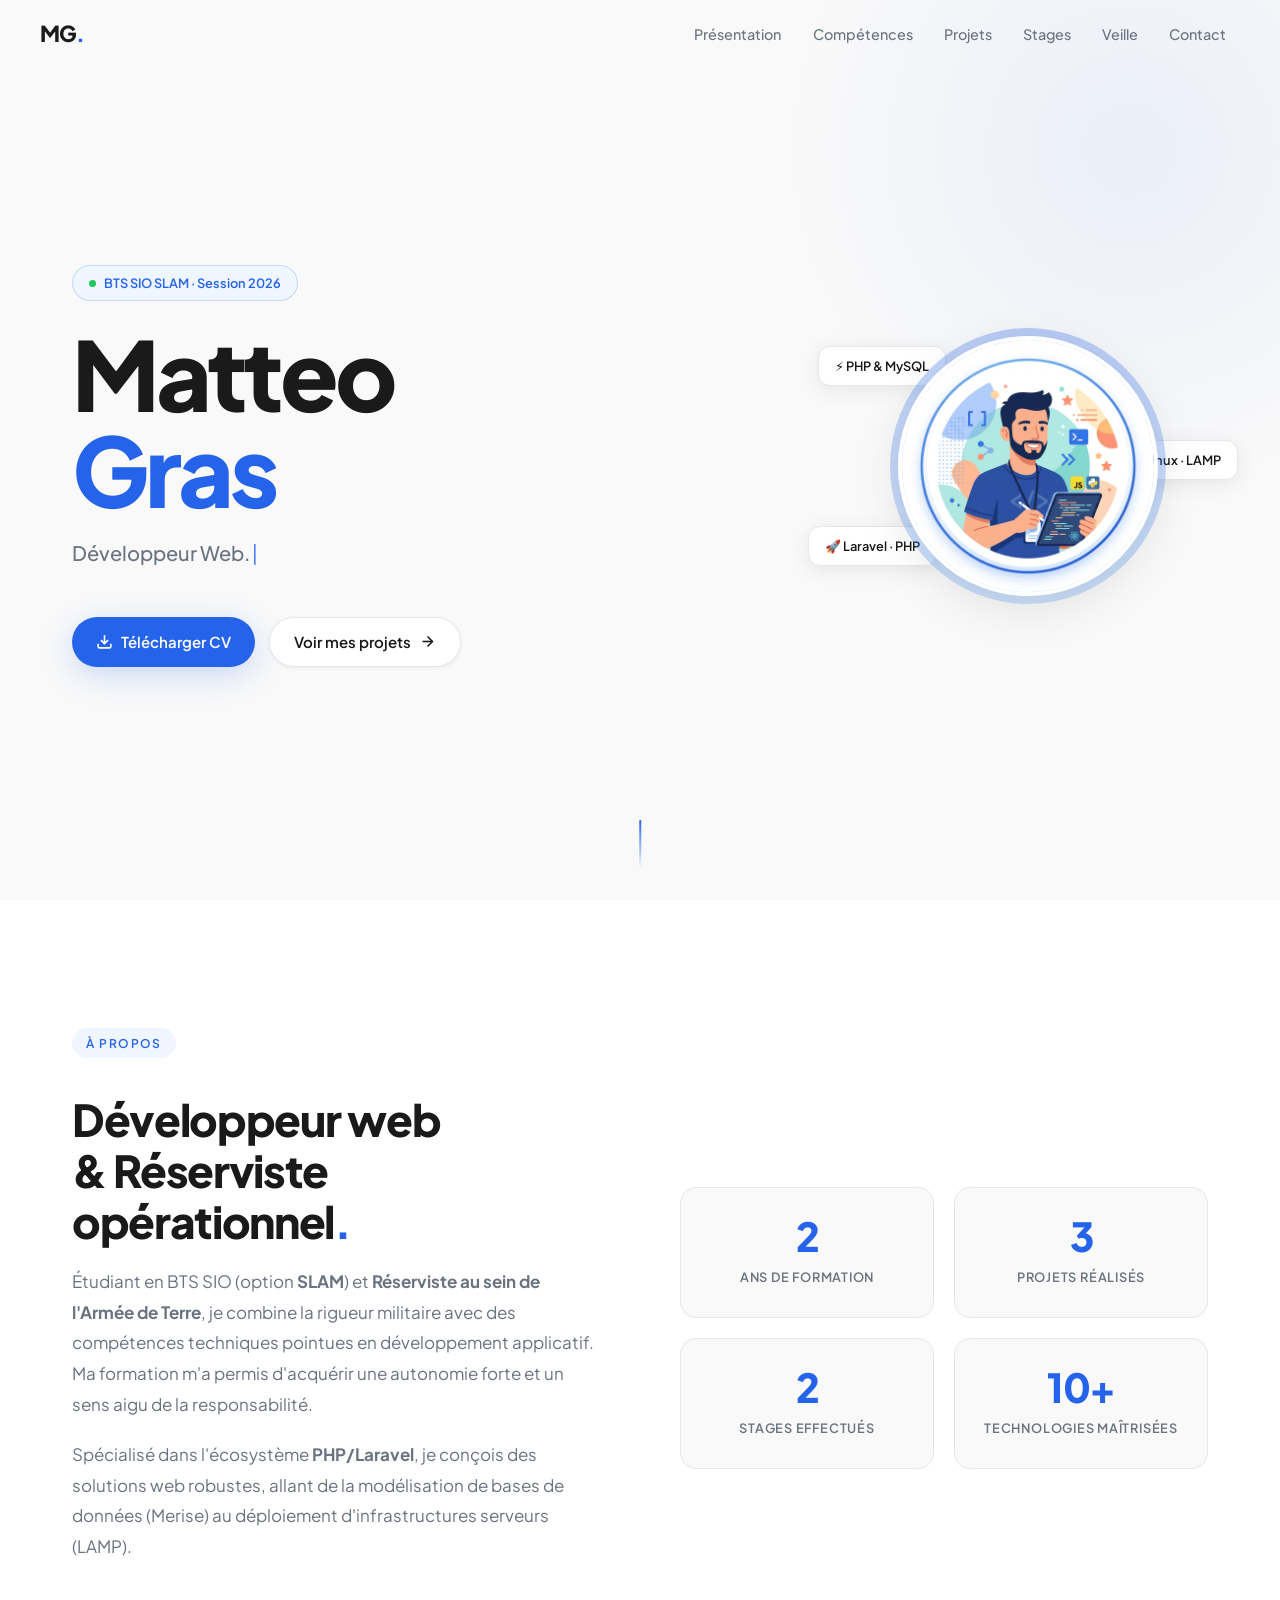
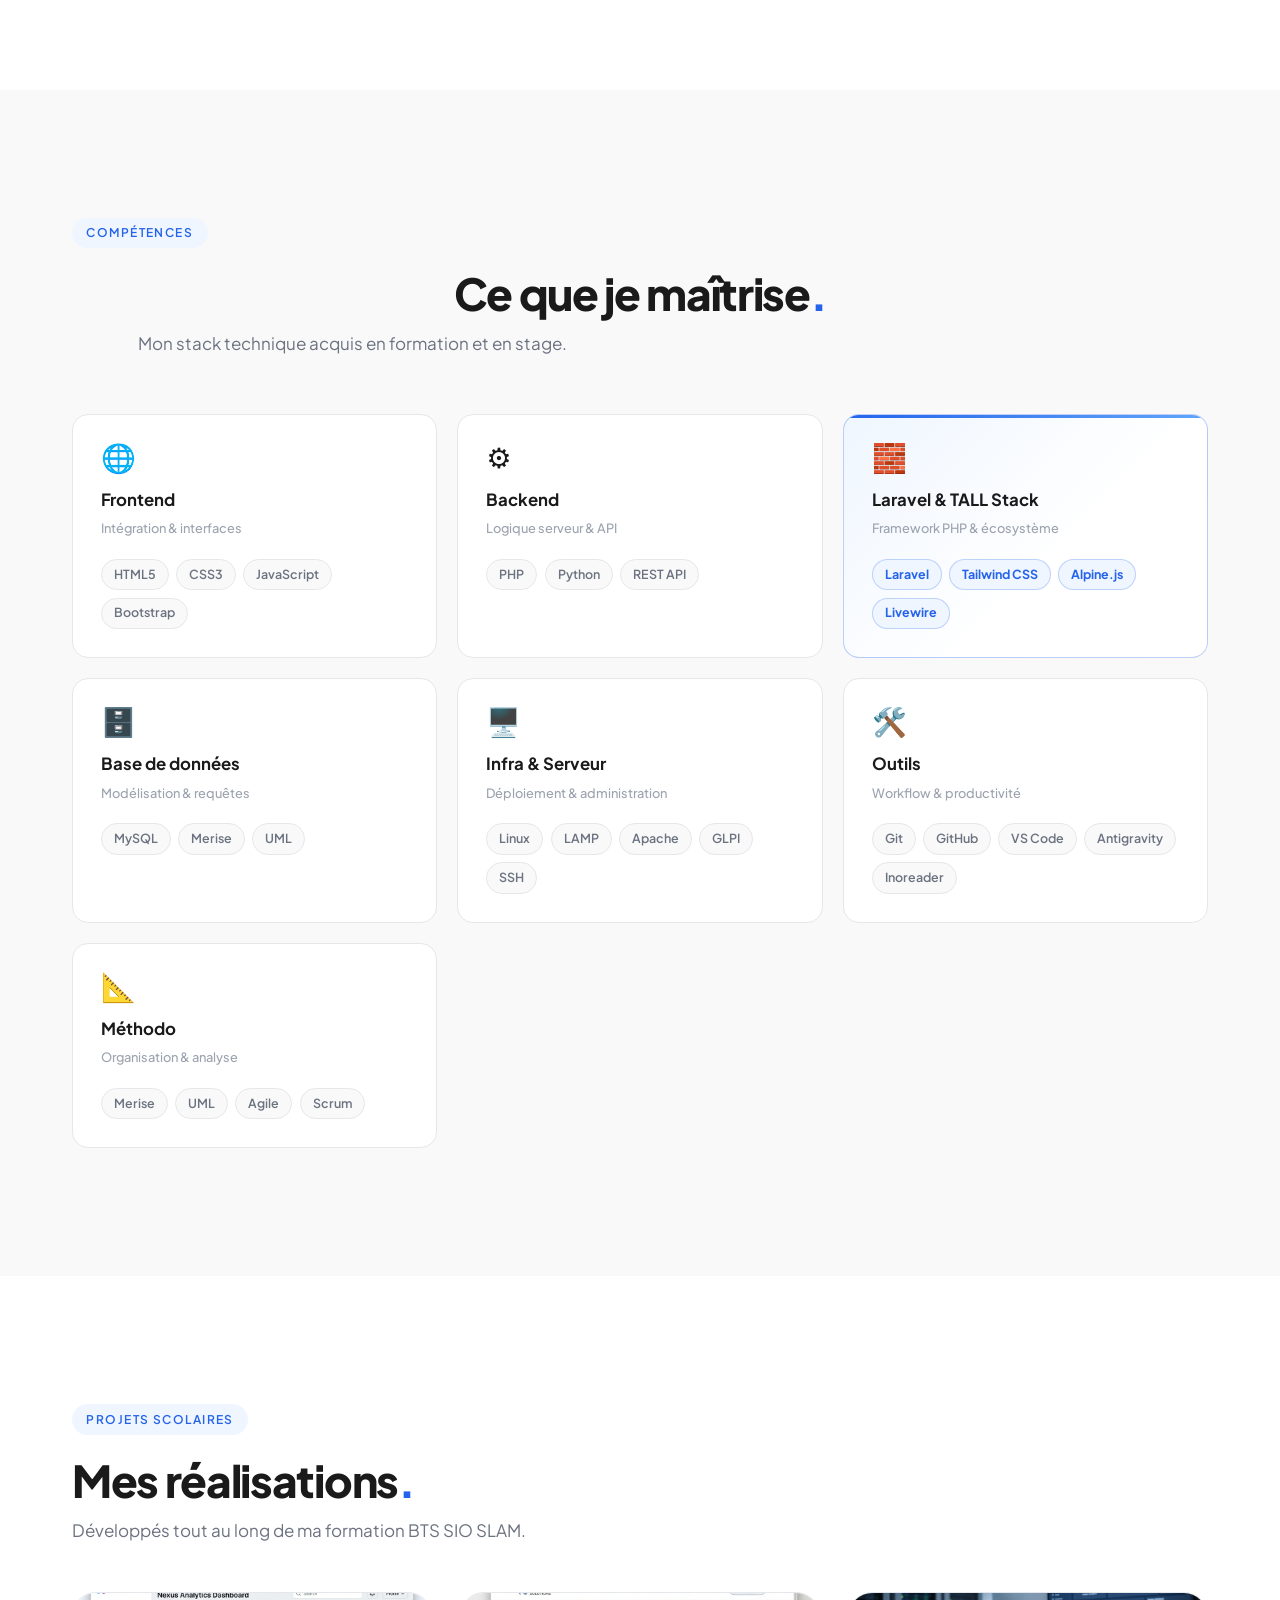
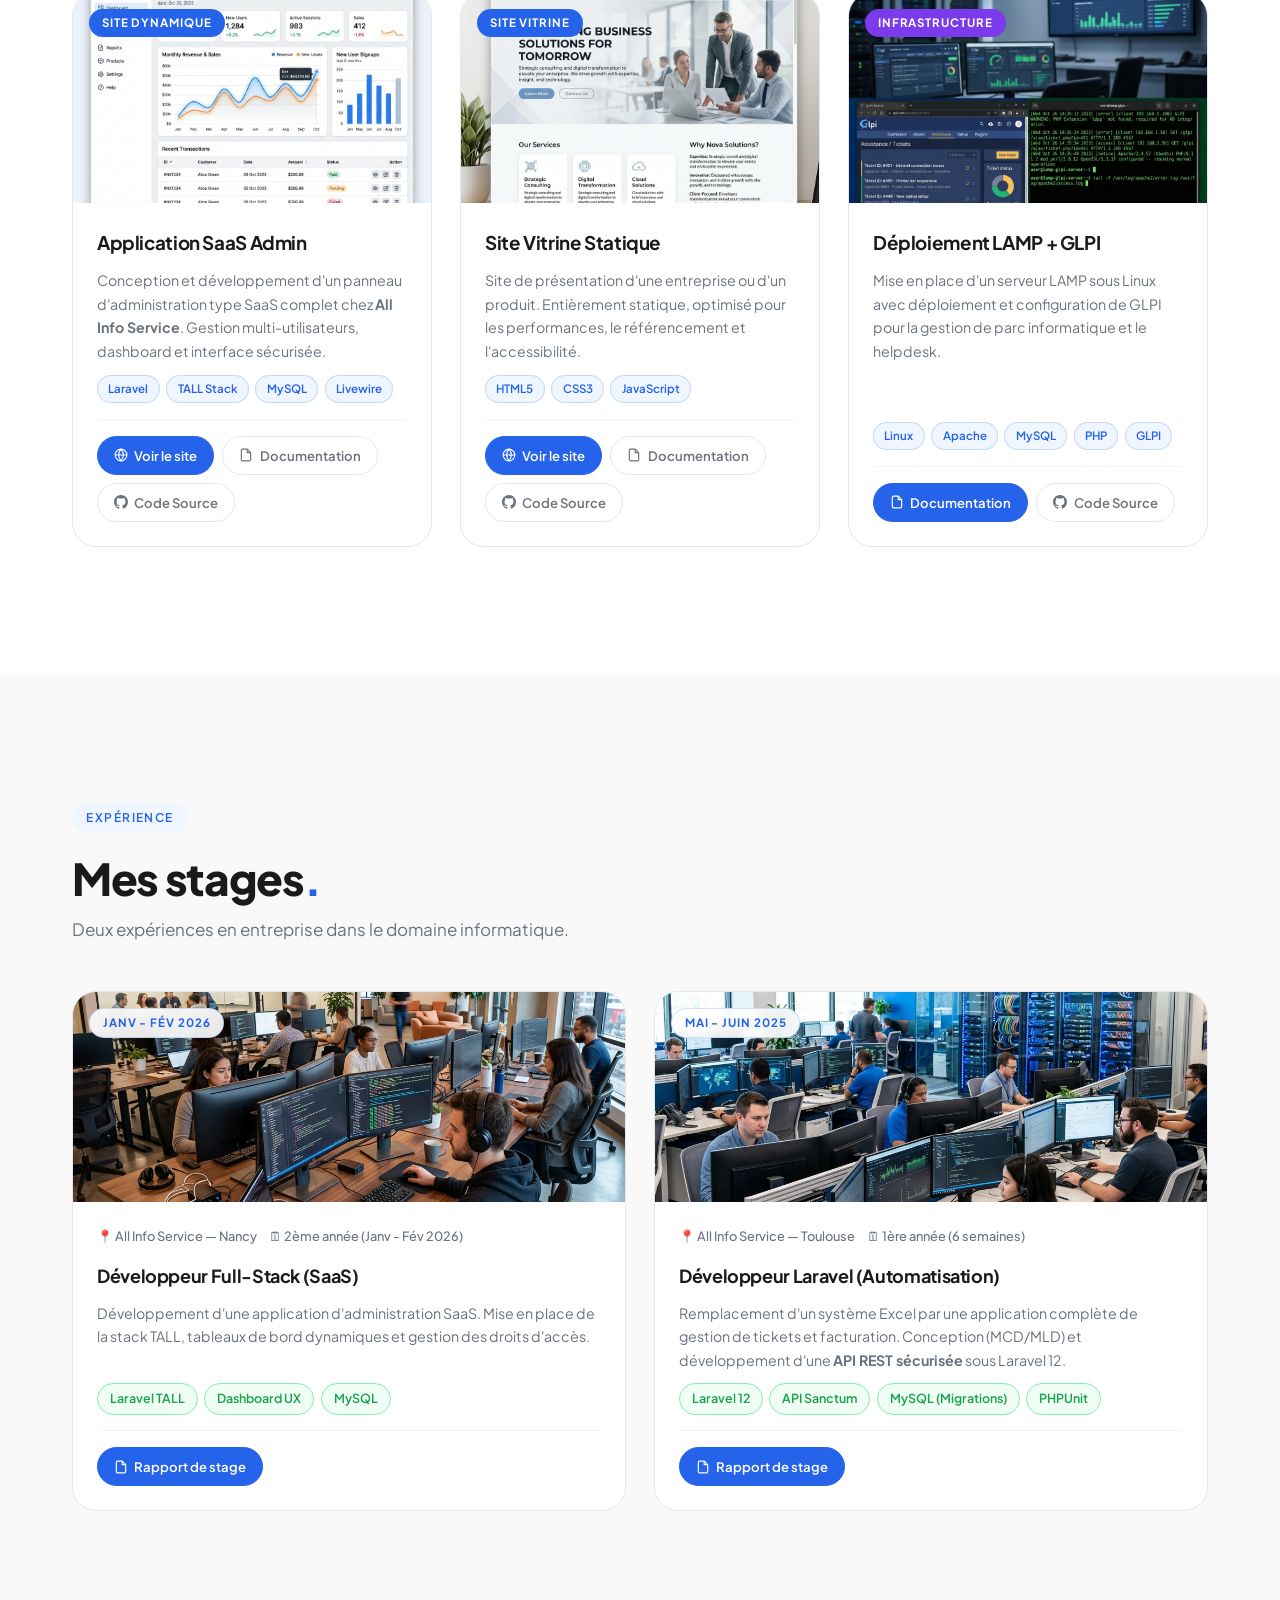
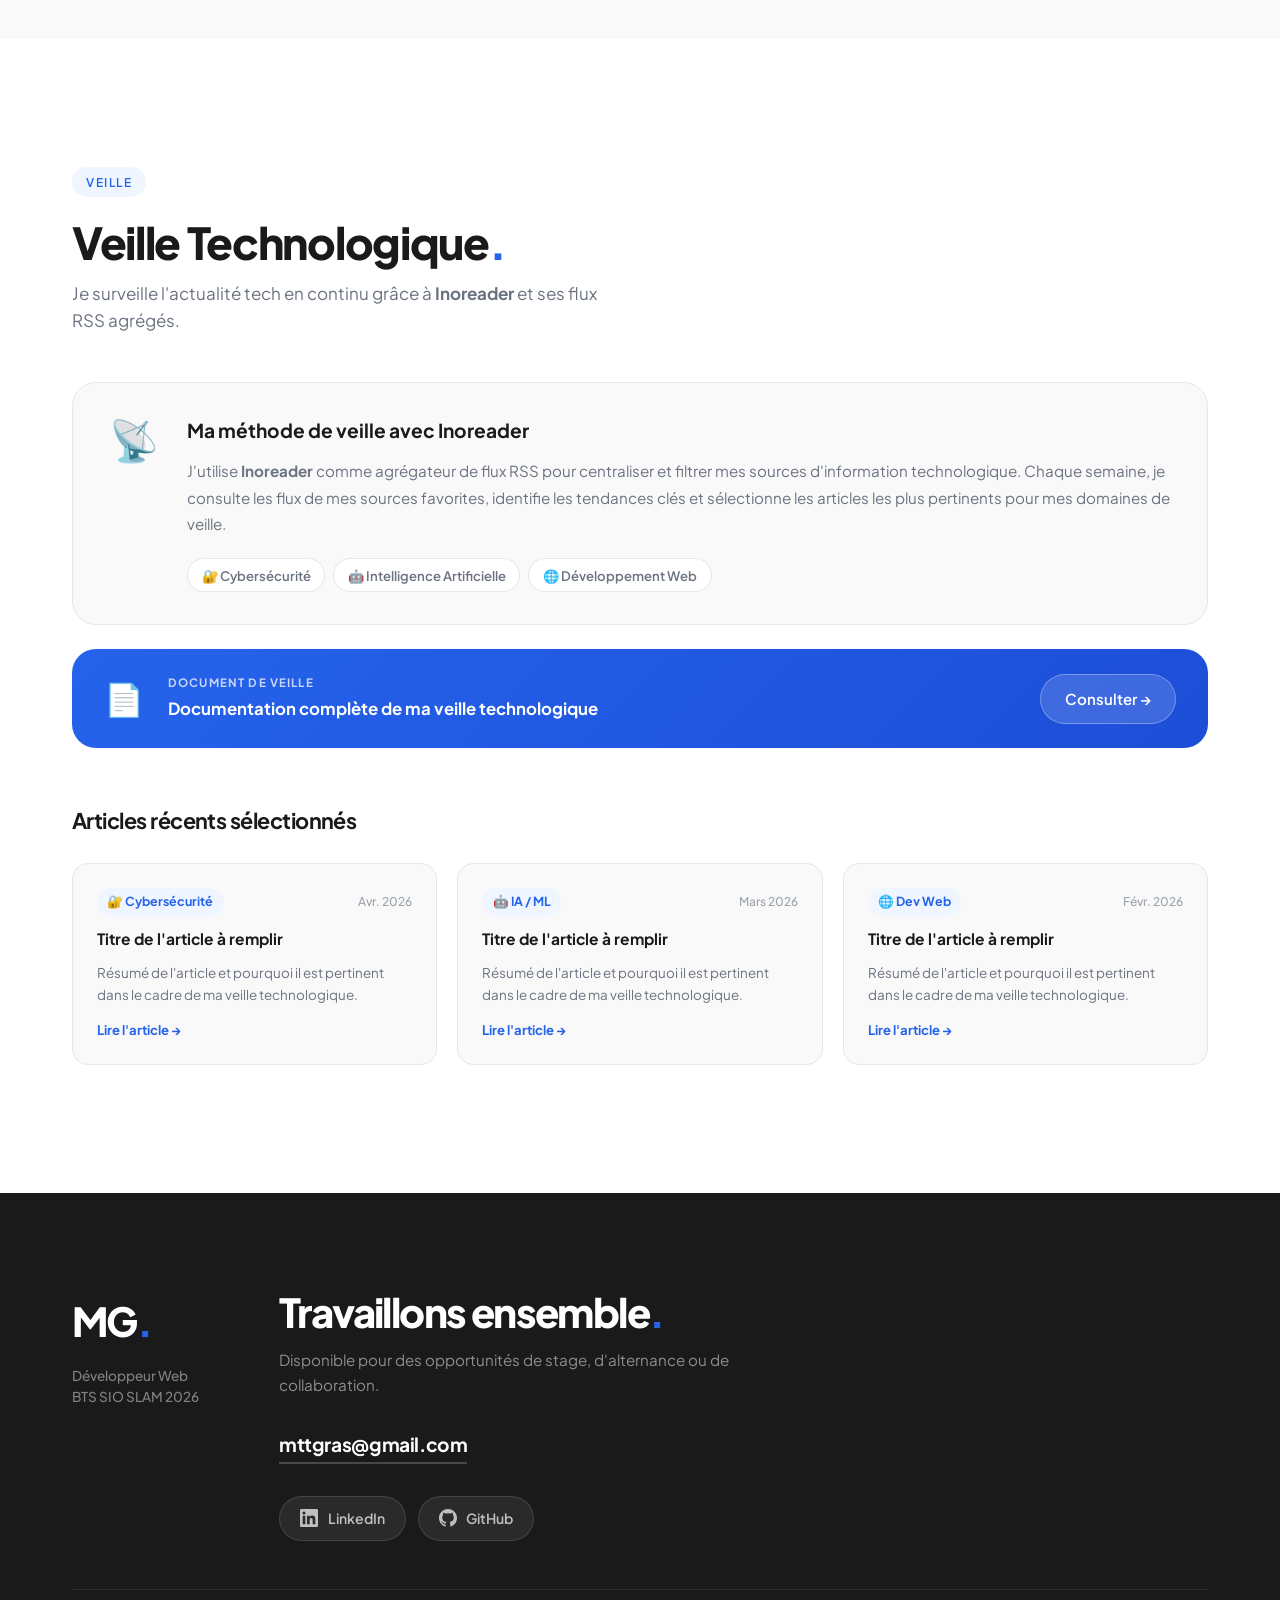
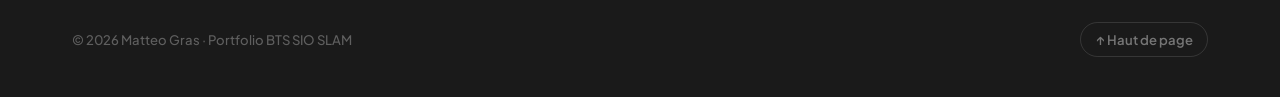
==== commit d237e804: "ajout cv" ====
--- a/index.html
+++ b/index.html
@@ -139,17 +139,16 @@
         <div class="about__grid">
           <div class="about__text">
             <h2 class="section-title reveal">
-              Développeur web<br />en formation BTS SIO<span class="accent-dot">.</span>
+              Développeur web<br />& Réserviste opérationnel<span class="accent-dot">.</span>
             </h2>
             <p class="about__desc reveal" style="--delay:0.1s">
-              Étudiant en BTS SIO option <strong>SLAM</strong>, je développe des compétences solides
-              en développement web depuis 2 ans. Curieux et rigoureux, je m'attache à produire
-              des solutions propres et bien structurées, du côté base de données jusqu'à l'interface.
+              Étudiant en BTS SIO (option <strong>SLAM</strong>) et <strong>Réserviste au sein de l'Armée de Terre</strong>, 
+              je combine la rigueur militaire avec des compétences techniques pointues en développement applicatif. 
+              Ma formation m'a permis d'acquérir une autonomie forte et un sens aigu de la responsabilité.
             </p>
             <p class="about__desc reveal" style="--delay:0.2s">
-              Mon parcours couvre des projets variés : sites web dynamiques,
-              sites vitrines, et déploiement d'infrastructures serveur. Je maintiens une veille
-              technologique régulière via <strong>Inoreader</strong> pour rester à jour sur le secteur.
+              Spécialisé dans l'écosystème <strong>PHP/Laravel</strong>, je conçois des solutions web robustes, 
+              allant de la modélisation de bases de données (Merise) au déploiement d'infrastructures serveurs (LAMP).
             </p>
           </div>
 
@@ -296,16 +295,16 @@
               <div class="project-card__tag">Site Dynamique</div>
             </div>
             <div class="project-card__body">
-              <h3 class="project-card__title">Site Web Dynamique</h3>
+              <h3 class="project-card__title">Application SaaS Admin</h3>
               <p class="project-card__desc">
-                Application web avec gestion de base de données, authentification utilisateur 
-                et interface d'administration. Backend PHP, base MySQL.
+                Conception et développement d'un panneau d'administration type SaaS complet chez <strong>All Info Service</strong>. 
+                Gestion multi-utilisateurs, dashboard et interface sécurisée.
               </p>
               <div class="project-card__tech">
-                <span class="tech-chip">PHP</span>
+                <span class="tech-chip">Laravel</span>
+                <span class="tech-chip">TALL Stack</span>
                 <span class="tech-chip">MySQL</span>
-                <span class="tech-chip">HTML/CSS</span>
-                <span class="tech-chip">JavaScript</span>
+                <span class="tech-chip">Livewire</span>
               </div>
               <div class="project-card__actions">
                 <a href="#"
@@ -444,91 +443,68 @@
 
         <div class="cards-grid">
 
-          <!-- Stage 1 -->
+          <!-- Stage 2 - 2026 -->
           <article class="stage-card reveal" style="--delay:0s">
             <div class="stage-card__image-wrapper">
               <img src="assets/images/stage-1.png"
-                   alt="Entreprise stage 1"
+                   alt="All Info Service SaaS"
                    class="stage-card__image"
                    loading="lazy" />
-              <div class="stage-card__badge">Stage 1</div>
+              <div class="stage-card__badge">Janv - Fév 2026</div>
             </div>
             <div class="stage-card__body">
               <div class="stage-card__meta">
-                <span class="stage-card__company">📍 À compléter — Ville</span>
-                <span class="stage-card__duration">🗓 Période — Durée</span>
-              </div>
-              <h3 class="stage-card__title">Intitulé du poste &amp; Mission</h3>
+                <span class="stage-card__company">📍 All Info Service — Nancy</span>
+                <span class="stage-card__duration">🗓 2ème année (Janv - Fév 2026)</span>
+              </div>
+              <h3 class="stage-card__title">Développeur Full-Stack (SaaS)</h3>
               <p class="stage-card__desc">
-                Description de tes missions principales, des tâches réalisées et des 
-                compétences développées pendant ce premier stage.
+                Développement d'une application d'administration SaaS. Mise en place de la stack TALL, 
+                tableaux de bord dynamiques et gestion des droits d'accès.
               </p>
               <div class="stage-card__skills">
-                <span class="chip chip--stage">Compétence 1</span>
-                <span class="chip chip--stage">Compétence 2</span>
-                <span class="chip chip--stage">Compétence 3</span>
+                <span class="chip chip--stage">Laravel TALL</span>
+                <span class="chip chip--stage">Dashboard UX</span>
+                <span class="chip chip--stage">MySQL</span>
               </div>
               <div class="stage-card__actions">
-                <a href="assets/docs/rapport-stage1.pdf"
-                   class="btn-card btn-card--primary"
-                   target="_blank" rel="noopener noreferrer"
-                   id="btn-stage1-rapport"
-                   aria-label="Rapport de stage 1">
-                  <svg width="14" height="14" fill="none" stroke="currentColor" stroke-width="2" viewBox="0 0 24 24" aria-hidden="true"><path d="M14 2H6a2 2 0 0 0-2 2v16a2 2 0 0 0 2 2h12a2 2 0 0 0 2-2V8z"/><polyline points="14 2 14 8 20 8"/></svg>
+                <a href="assets/docs/rapport-stage2.pdf" class="btn-card btn-card--primary" id="btn-stage2-rapport">
+                  <svg width="14" height="14" fill="none" stroke="currentColor" stroke-width="2" viewBox="0 0 24 24"><path d="M14 2H6a2 2 0 0 0-2 2v16a2 2 0 0 0 2 2h12a2 2 0 0 0 2-2V8z"/><polyline points="14 2 14 8 20 8"/></svg>
                   Rapport de stage
                 </a>
-                <a href="#"
-                   class="btn-card"
-                   target="_blank" rel="noopener noreferrer"
-                   id="btn-stage1-entreprise"
-                   aria-label="Voir le site de l'entreprise">
-                  <svg width="14" height="14" fill="none" stroke="currentColor" stroke-width="2" viewBox="0 0 24 24" aria-hidden="true"><circle cx="12" cy="12" r="10"/><line x1="2" y1="12" x2="22" y2="12"/><path d="M12 2a15.3 15.3 0 0 1 4 10 15.3 15.3 0 0 1-4 10 15.3 15.3 0 0 1-4-10 15.3 15.3 0 0 1 4-10z"/></svg>
-                  Voir l'entreprise
-                </a>
               </div>
             </div>
           </article>
 
-          <!-- Stage 2 -->
+          <!-- Stage 1 - 2025 -->
           <article class="stage-card reveal" style="--delay:0.12s">
             <div class="stage-card__image-wrapper">
               <img src="assets/images/stage-2.png"
-                   alt="Entreprise stage 2"
+                   alt="All Info Service Laravel"
                    class="stage-card__image"
                    loading="lazy" />
-              <div class="stage-card__badge">Stage 2</div>
+              <div class="stage-card__badge">Mai - Juin 2025</div>
             </div>
             <div class="stage-card__body">
               <div class="stage-card__meta">
-                <span class="stage-card__company">📍 À compléter — Ville</span>
-                <span class="stage-card__duration">🗓 Période — Durée</span>
-              </div>
-              <h3 class="stage-card__title">Intitulé du poste &amp; Mission</h3>
+                <span class="stage-card__company">📍 All Info Service — Toulouse</span>
+                <span class="stage-card__duration">🗓 1ère année (6 semaines)</span>
+              </div>
+              <h3 class="stage-card__title">Développeur Laravel (Automatisation)</h3>
               <p class="stage-card__desc">
-                Description de tes missions principales, des tâches réalisées et des 
-                compétences développées pendant ce deuxième stage.
+                Remplacement d'un système Excel par une application complète de gestion de tickets et facturation. 
+                Conception (MCD/MLD) et développement d'une <strong>API REST sécurisée</strong> sous Laravel 12.
               </p>
               <div class="stage-card__skills">
-                <span class="chip chip--stage">Compétence 1</span>
-                <span class="chip chip--stage">Compétence 2</span>
-                <span class="chip chip--stage">Compétence 3</span>
+                <span class="chip chip--stage">Laravel 12</span>
+                <span class="chip chip--stage">API Sanctum</span>
+                <span class="chip chip--stage">MySQL (Migrations)</span>
+                <span class="chip chip--stage">PHPUnit</span>
               </div>
               <div class="stage-card__actions">
-                <a href="assets/docs/rapport-stage2.pdf"
-                   class="btn-card btn-card--primary"
-                   target="_blank" rel="noopener noreferrer"
-                   id="btn-stage2-rapport"
-                   aria-label="Rapport de stage 2">
-                  <svg width="14" height="14" fill="none" stroke="currentColor" stroke-width="2" viewBox="0 0 24 24" aria-hidden="true"><path d="M14 2H6a2 2 0 0 0-2 2v16a2 2 0 0 0 2 2h12a2 2 0 0 0 2-2V8z"/><polyline points="14 2 14 8 20 8"/></svg>
+                <a href="assets/docs/rapport-stage1.pdf" class="btn-card btn-card--primary" id="btn-stage1-rapport">
+                  <svg width="14" height="14" fill="none" stroke="currentColor" stroke-width="2" viewBox="0 0 24 24"><path d="M14 2H6a2 2 0 0 0-2 2v16a2 2 0 0 0 2 2h12a2 2 0 0 0 2-2V8z"/><polyline points="14 2 14 8 20 8"/></svg>
                   Rapport de stage
-                </a>
-                <a href="#"
-                   class="btn-card"
-                   target="_blank" rel="noopener noreferrer"
-                   id="btn-stage2-entreprise"
-                   aria-label="Voir le site de l'entreprise stage 2">
-                  <svg width="14" height="14" fill="none" stroke="currentColor" stroke-width="2" viewBox="0 0 24 24" aria-hidden="true"><circle cx="12" cy="12" r="10"/><line x1="2" y1="12" x2="22" y2="12"/><path d="M12 2a15.3 15.3 0 0 1 4 10 15.3 15.3 0 0 1-4 10 15.3 15.3 0 0 1-4-10 15.3 15.3 0 0 1 4-10z"/></svg>
-                  Voir l'entreprise
                 </a>
               </div>
             </div>
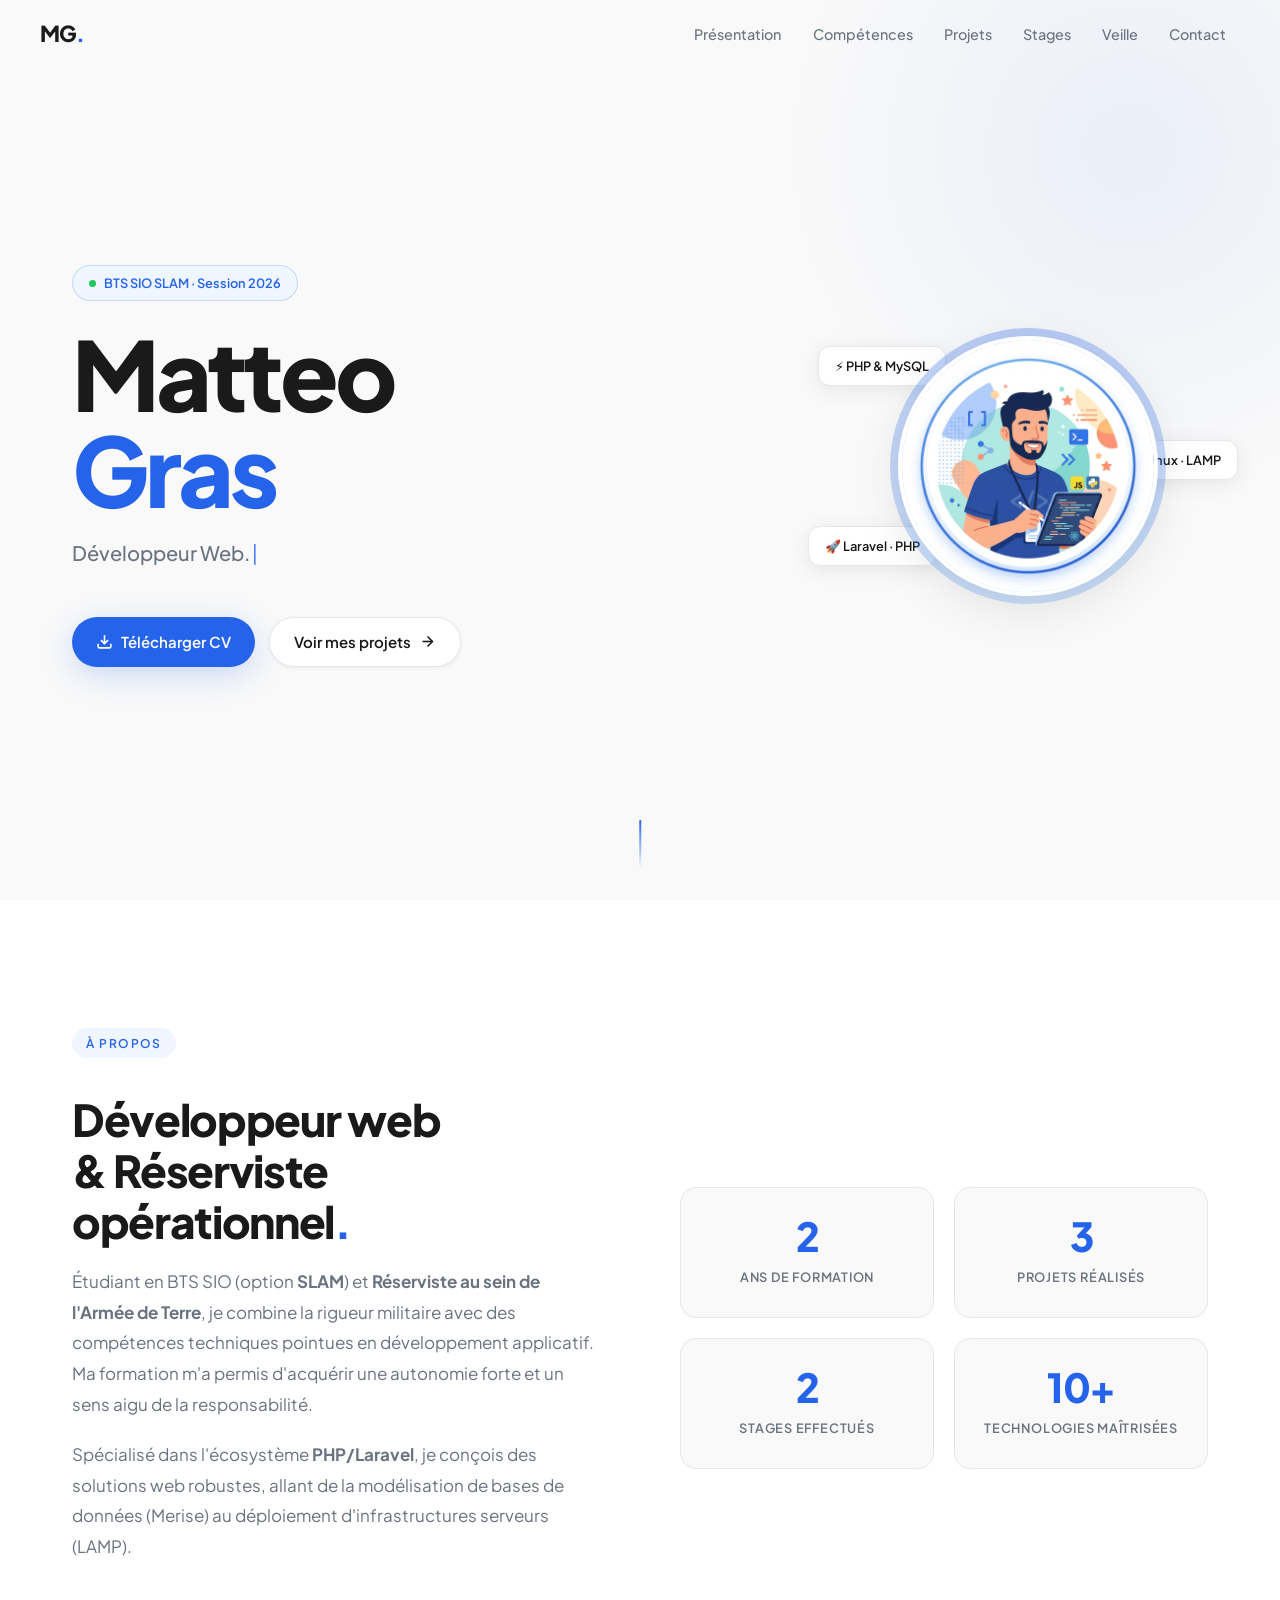
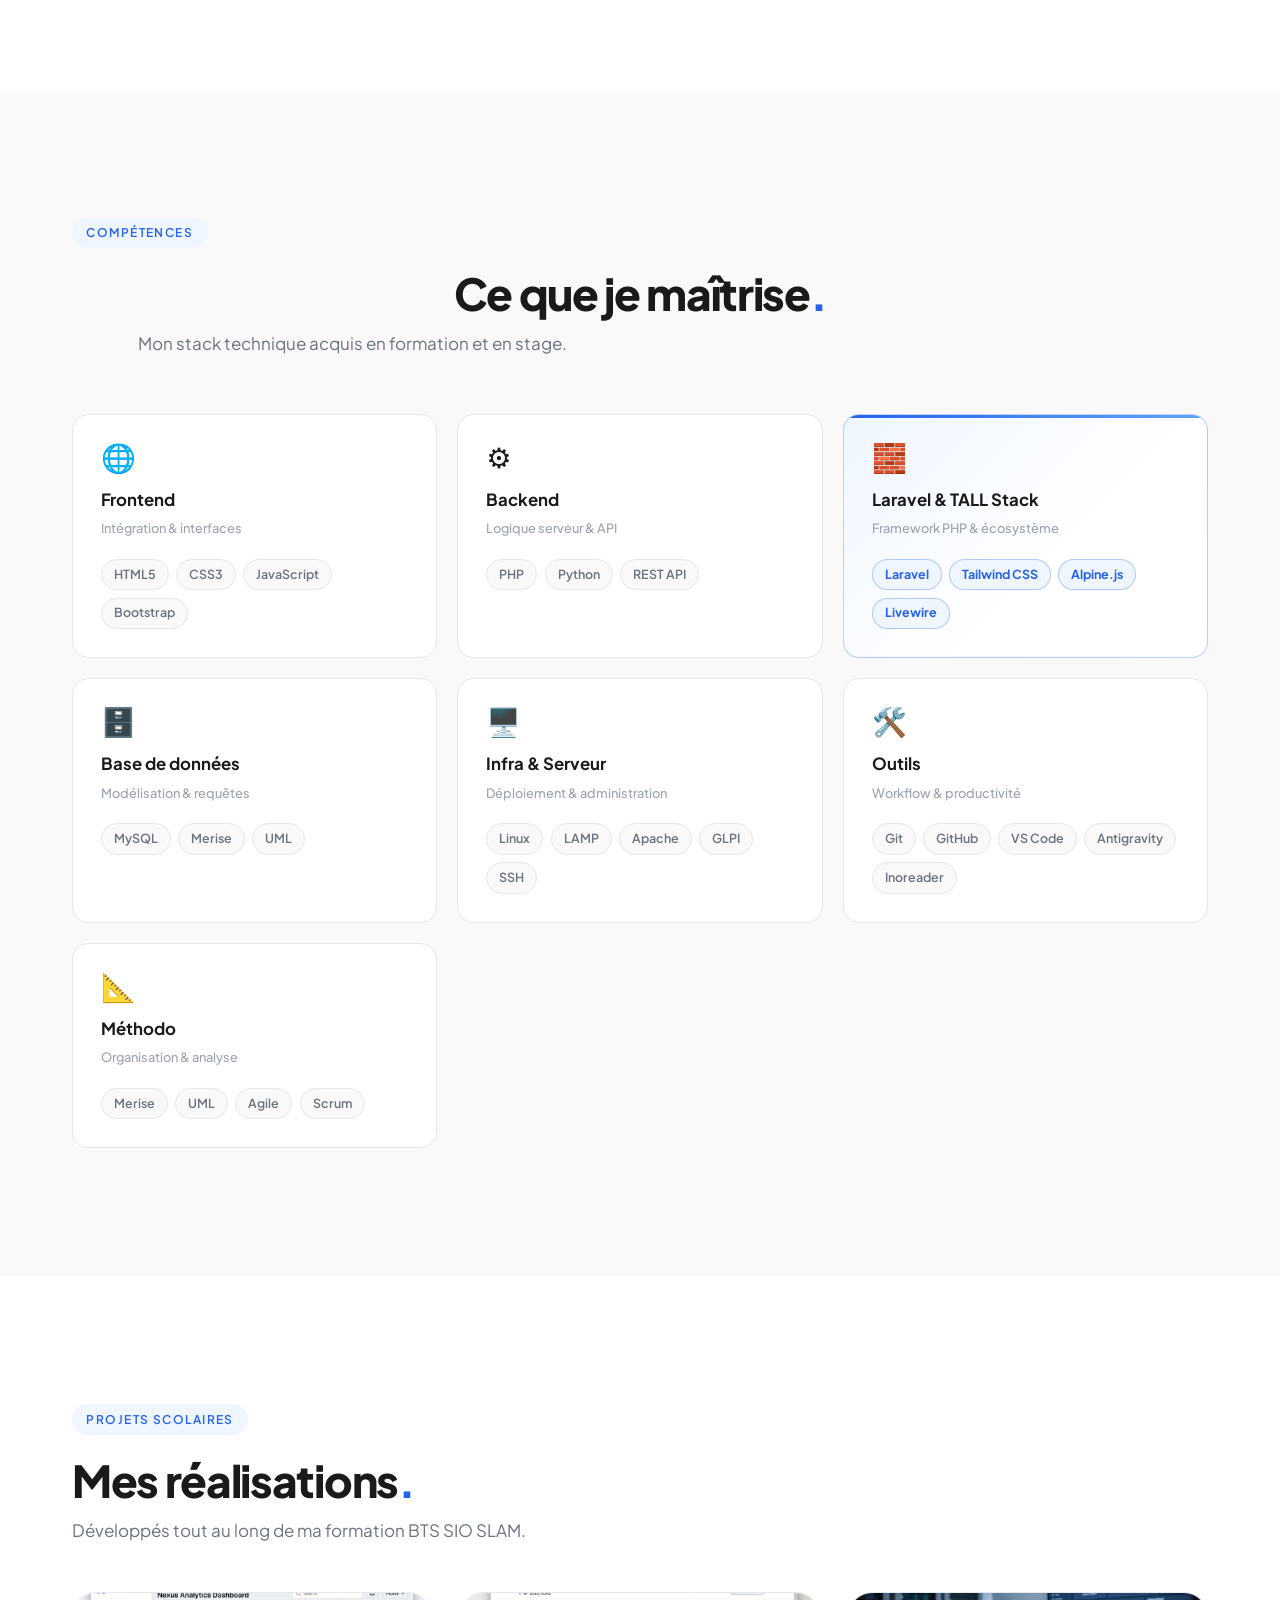
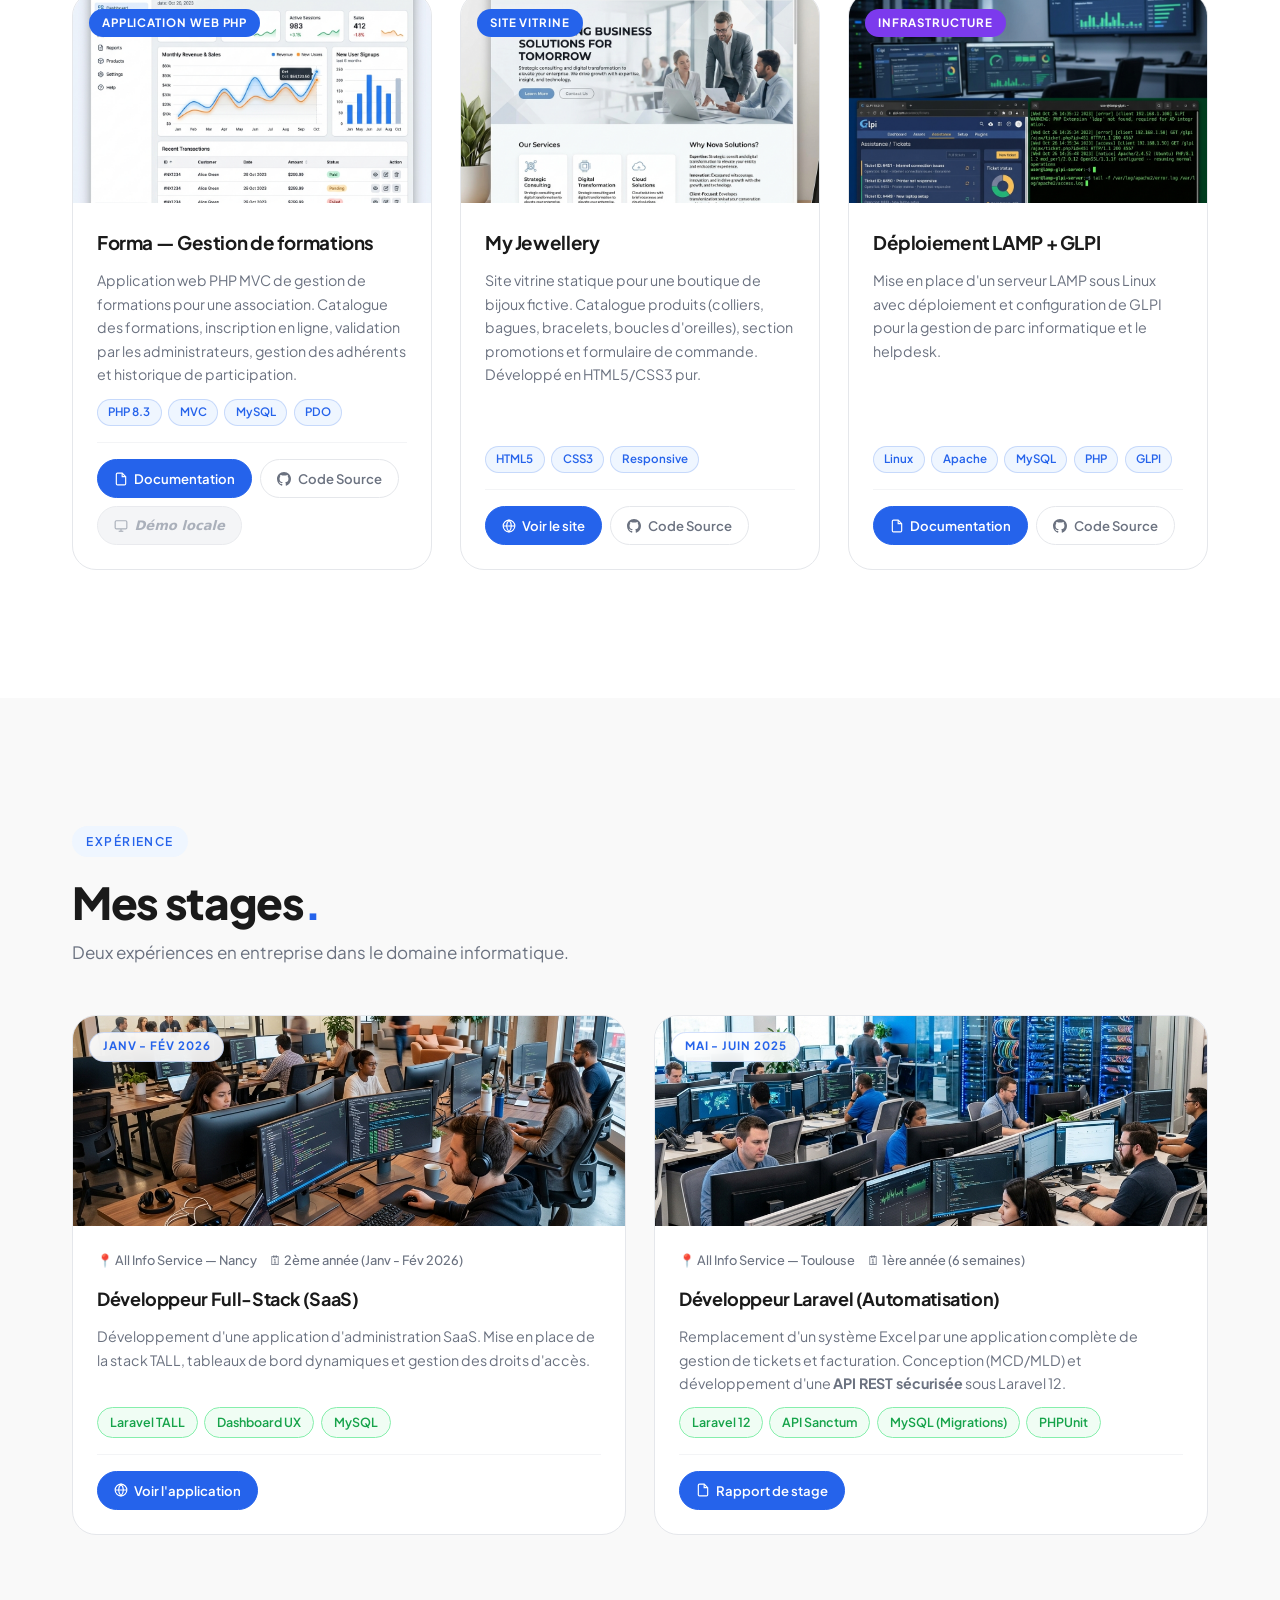
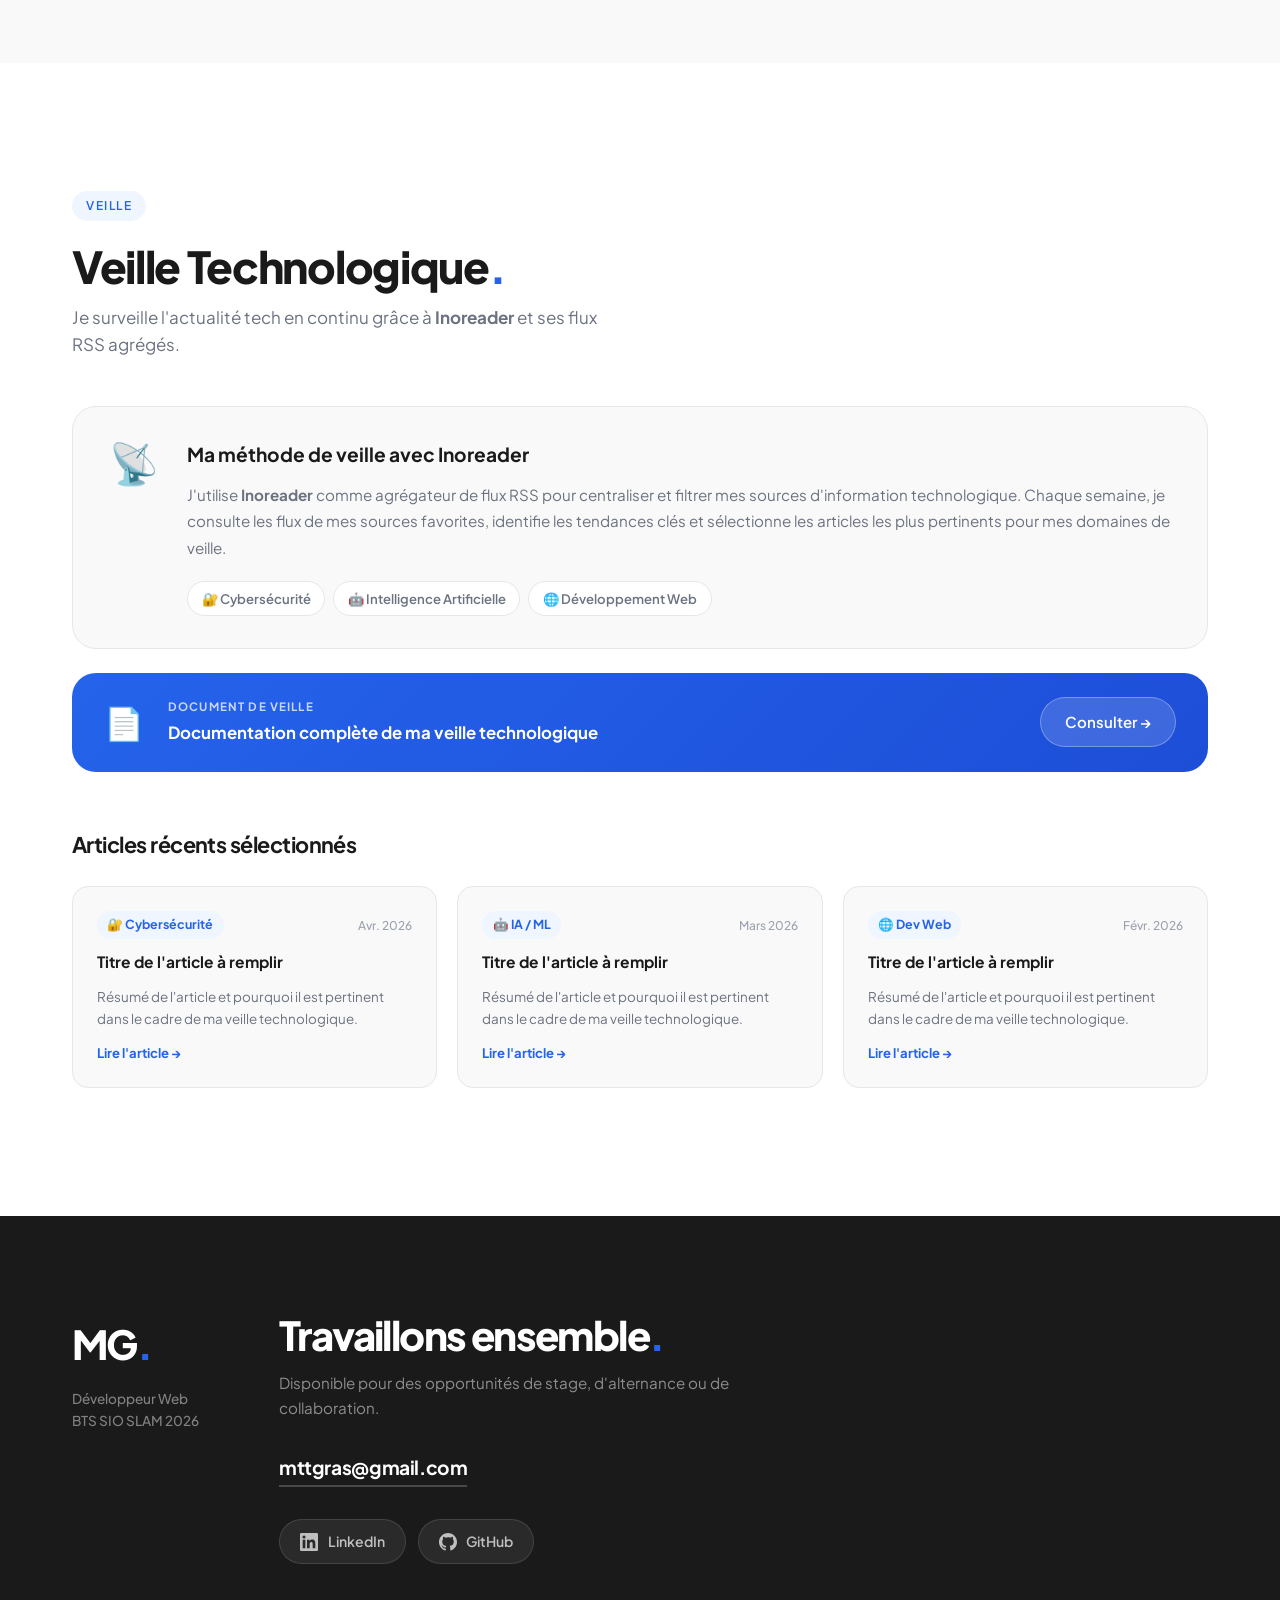
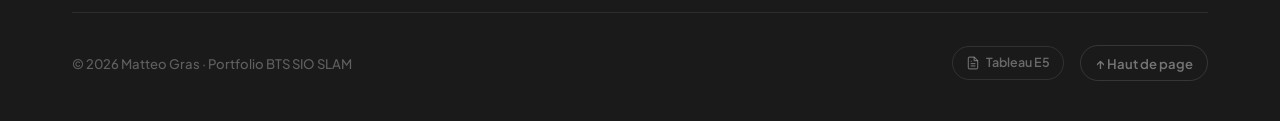
==== commit 02304334: "ajout des autres fichiers" ====
--- a/index.html
+++ b/index.html
@@ -285,42 +285,34 @@
 
         <div class="cards-grid">
 
-          <!-- Projet 1 — Site dynamique -->
+          <!-- Projet 1 — Forma (PHP MVC) -->
           <article class="project-card reveal" style="--delay:0s">
             <div class="project-card__image-wrapper">
               <img src="assets/images/project-1.png"
-                   alt="Aperçu du site web dynamique"
+                   alt="Aperçu du projet Forma — gestion de formations"
                    class="project-card__image"
                    loading="lazy" />
-              <div class="project-card__tag">Site Dynamique</div>
+              <div class="project-card__tag">Application Web PHP</div>
             </div>
             <div class="project-card__body">
-              <h3 class="project-card__title">Application SaaS Admin</h3>
+              <h3 class="project-card__title">Forma — Gestion de formations</h3>
               <p class="project-card__desc">
-                Conception et développement d'un panneau d'administration type SaaS complet chez <strong>All Info Service</strong>. 
-                Gestion multi-utilisateurs, dashboard et interface sécurisée.
+                Application web PHP MVC de gestion de formations pour une association.
+                Catalogue des formations, inscription en ligne, validation par les administrateurs,
+                gestion des adhérents et historique de participation.
               </p>
               <div class="project-card__tech">
-                <span class="tech-chip">Laravel</span>
-                <span class="tech-chip">TALL Stack</span>
+                <span class="tech-chip">PHP 8.3</span>
+                <span class="tech-chip">MVC</span>
                 <span class="tech-chip">MySQL</span>
-                <span class="tech-chip">Livewire</span>
+                <span class="tech-chip">PDO</span>
               </div>
               <div class="project-card__actions">
-                <a href="#"
+                <a href="assets/docs/doc-projet1.pdf"
                    class="btn-card btn-card--primary"
                    target="_blank" rel="noopener noreferrer"
-                   id="btn-project1-site"
-                   aria-label="Voir le site dynamique en ligne">
-                  <!-- Globe icon -->
-                  <svg width="14" height="14" fill="none" stroke="currentColor" stroke-width="2" viewBox="0 0 24 24" aria-hidden="true"><circle cx="12" cy="12" r="10"/><line x1="2" y1="12" x2="22" y2="12"/><path d="M12 2a15.3 15.3 0 0 1 4 10 15.3 15.3 0 0 1-4 10 15.3 15.3 0 0 1-4-10 15.3 15.3 0 0 1 4-10z"/></svg>
-                  Voir le site
-                </a>
-                <a href="assets/docs/doc-projet1.pdf"
-                   class="btn-card"
-                   target="_blank" rel="noopener noreferrer"
                    id="btn-project1-doc"
-                   aria-label="Documentation PDF projet dynamique">
+                   aria-label="Documentation PDF projet Forma">
                   <svg width="14" height="14" fill="none" stroke="currentColor" stroke-width="2" viewBox="0 0 24 24" aria-hidden="true"><path d="M14 2H6a2 2 0 0 0-2 2v16a2 2 0 0 0 2 2h12a2 2 0 0 0 2-2V8z"/><polyline points="14 2 14 8 20 8"/></svg>
                   Documentation
                 </a>
@@ -328,56 +320,53 @@
                    class="btn-card"
                    target="_blank" rel="noopener noreferrer"
                    id="btn-project1-code"
-                   aria-label="Code source sur GitHub">
+                   aria-label="Code source Forma sur GitHub">
                   <svg width="14" height="14" fill="currentColor" viewBox="0 0 24 24" aria-hidden="true"><path d="M12 0c-6.626 0-12 5.373-12 12 0 5.302 3.438 9.8 8.207 11.387.599.111.793-.261.793-.577v-2.234c-3.338.726-4.033-1.416-4.033-1.416-.546-1.387-1.333-1.756-1.333-1.756-1.089-.745.083-.729.083-.729 1.205.084 1.839 1.237 1.839 1.237 1.07 1.834 2.807 1.304 3.492.997.107-.775.418-1.305.762-1.604-2.665-.305-5.467-1.334-5.467-5.931 0-1.311.469-2.381 1.236-3.221-.124-.303-.535-1.524.117-3.176 0 0 1.008-.322 3.301 1.23A11.509 11.509 0 0 1 12 5.803c1.02.005 2.047.138 3.006.404 2.291-1.552 3.297-1.23 3.297-1.23.653 1.653.242 2.874.118 3.176.77.84 1.235 1.911 1.235 3.221 0 4.609-2.807 5.624-5.479 5.921.43.372.823 1.102.823 2.222v3.293c0 .319.192.694.801.576C20.566 21.797 24 17.3 24 12c0-6.627-5.373-12-12-12z"/></svg>
                   Code Source
                 </a>
+                <span class="btn-card btn-card--local" title="Application PHP — exécution locale requise">
+                  <svg width="14" height="14" fill="none" stroke="currentColor" stroke-width="2" viewBox="0 0 24 24" aria-hidden="true"><rect x="2" y="3" width="20" height="14" rx="2"/><line x1="8" y1="21" x2="16" y2="21"/><line x1="12" y1="17" x2="12" y2="21"/></svg>
+                  Démo locale
+                </span>
               </div>
             </div>
           </article>
 
-          <!-- Projet 2 — Site vitrine -->
+          <!-- Projet 2 — My Jewellery (site vitrine statique) -->
           <article class="project-card reveal" style="--delay:0.1s">
             <div class="project-card__image-wrapper">
               <img src="assets/images/project-2.png"
-                   alt="Aperçu du site vitrine statique"
+                   alt="Aperçu du site vitrine My Jewellery"
                    class="project-card__image"
                    loading="lazy" />
               <div class="project-card__tag">Site Vitrine</div>
             </div>
             <div class="project-card__body">
-              <h3 class="project-card__title">Site Vitrine Statique</h3>
+              <h3 class="project-card__title">My Jewellery</h3>
               <p class="project-card__desc">
-                Site de présentation d'une entreprise ou d'un produit. 
-                Entièrement statique, optimisé pour les performances, le référencement et l'accessibilité.
+                Site vitrine statique pour une boutique de bijoux fictive.
+                Catalogue produits (colliers, bagues, bracelets, boucles d'oreilles),
+                section promotions et formulaire de commande. Développé en HTML5/CSS3 pur.
               </p>
               <div class="project-card__tech">
                 <span class="tech-chip">HTML5</span>
                 <span class="tech-chip">CSS3</span>
-                <span class="tech-chip">JavaScript</span>
+                <span class="tech-chip">Responsive</span>
               </div>
               <div class="project-card__actions">
-                <a href="#"
+                <a href="https://adien65.github.io/portfolio/jeryweel/"
                    class="btn-card btn-card--primary"
                    target="_blank" rel="noopener noreferrer"
                    id="btn-project2-site"
-                   aria-label="Voir le site vitrine en ligne">
+                   aria-label="Voir le site My Jewellery en ligne">
                   <svg width="14" height="14" fill="none" stroke="currentColor" stroke-width="2" viewBox="0 0 24 24" aria-hidden="true"><circle cx="12" cy="12" r="10"/><line x1="2" y1="12" x2="22" y2="12"/><path d="M12 2a15.3 15.3 0 0 1 4 10 15.3 15.3 0 0 1-4 10 15.3 15.3 0 0 1-4-10 15.3 15.3 0 0 1 4-10z"/></svg>
                   Voir le site
-                </a>
-                <a href="assets/docs/doc-projet2.pdf"
-                   class="btn-card"
-                   target="_blank" rel="noopener noreferrer"
-                   id="btn-project2-doc"
-                   aria-label="Documentation PDF site vitrine">
-                  <svg width="14" height="14" fill="none" stroke="currentColor" stroke-width="2" viewBox="0 0 24 24" aria-hidden="true"><path d="M14 2H6a2 2 0 0 0-2 2v16a2 2 0 0 0 2 2h12a2 2 0 0 0 2-2V8z"/><polyline points="14 2 14 8 20 8"/></svg>
-                  Documentation
                 </a>
                 <a href="https://github.com/adien65"
                    class="btn-card"
                    target="_blank" rel="noopener noreferrer"
                    id="btn-project2-code"
-                   aria-label="Code source site vitrine sur GitHub">
+                   aria-label="Code source My Jewellery sur GitHub">
                   <svg width="14" height="14" fill="currentColor" viewBox="0 0 24 24" aria-hidden="true"><path d="M12 0c-6.626 0-12 5.373-12 12 0 5.302 3.438 9.8 8.207 11.387.599.111.793-.261.793-.577v-2.234c-3.338.726-4.033-1.416-4.033-1.416-.546-1.387-1.333-1.756-1.333-1.756-1.089-.745.083-.729.083-.729 1.205.084 1.839 1.237 1.839 1.237 1.07 1.834 2.807 1.304 3.492.997.107-.775.418-1.305.762-1.604-2.665-.305-5.467-1.334-5.467-5.931 0-1.311.469-2.381 1.236-3.221-.124-.303-.535-1.524.117-3.176 0 0 1.008-.322 3.301 1.23A11.509 11.509 0 0 1 12 5.803c1.02.005 2.047.138 3.006.404 2.291-1.552 3.297-1.23 3.297-1.23.653 1.653.242 2.874.118 3.176.77.84 1.235 1.911 1.235 3.221 0 4.609-2.807 5.624-5.479 5.921.43.372.823 1.102.823 2.222v3.293c0 .319.192.694.801.576C20.566 21.797 24 17.3 24 12c0-6.627-5.373-12-12-12z"/></svg>
                   Code Source
                 </a>
@@ -468,9 +457,13 @@
                 <span class="chip chip--stage">MySQL</span>
               </div>
               <div class="stage-card__actions">
-                <a href="assets/docs/rapport-stage2.pdf" class="btn-card btn-card--primary" id="btn-stage2-rapport">
-                  <svg width="14" height="14" fill="none" stroke="currentColor" stroke-width="2" viewBox="0 0 24 24"><path d="M14 2H6a2 2 0 0 0-2 2v16a2 2 0 0 0 2 2h12a2 2 0 0 0 2-2V8z"/><polyline points="14 2 14 8 20 8"/></svg>
-                  Rapport de stage
+                <a href="https://admin1005.hypnose-nancy.com/access-7f2a9b4e8c1d6x3p5k9m"
+                   class="btn-card btn-card--primary"
+                   target="_blank" rel="noopener noreferrer"
+                   id="btn-stage2-site"
+                   aria-label="Voir l'application SaaS en ligne">
+                  <svg width="14" height="14" fill="none" stroke="currentColor" stroke-width="2" viewBox="0 0 24 24" aria-hidden="true"><circle cx="12" cy="12" r="10"/><line x1="2" y1="12" x2="22" y2="12"/><path d="M12 2a15.3 15.3 0 0 1 4 10 15.3 15.3 0 0 1-4 10 15.3 15.3 0 0 1-4-10 15.3 15.3 0 0 1 4-10z"/></svg>
+                  Voir l'application
                 </a>
               </div>
             </div>
@@ -502,8 +495,12 @@
                 <span class="chip chip--stage">PHPUnit</span>
               </div>
               <div class="stage-card__actions">
-                <a href="assets/docs/rapport-stage1.pdf" class="btn-card btn-card--primary" id="btn-stage1-rapport">
-                  <svg width="14" height="14" fill="none" stroke="currentColor" stroke-width="2" viewBox="0 0 24 24"><path d="M14 2H6a2 2 0 0 0-2 2v16a2 2 0 0 0 2 2h12a2 2 0 0 0 2-2V8z"/><polyline points="14 2 14 8 20 8"/></svg>
+                <a href="assets/docs/rapport-stage1.docx"
+                   class="btn-card btn-card--primary"
+                   target="_blank" rel="noopener noreferrer"
+                   id="btn-stage1-rapport"
+                   aria-label="Rapport de stage 1ère année">
+                  <svg width="14" height="14" fill="none" stroke="currentColor" stroke-width="2" viewBox="0 0 24 24" aria-hidden="true"><path d="M14 2H6a2 2 0 0 0-2 2v16a2 2 0 0 0 2 2h12a2 2 0 0 0 2-2V8z"/><polyline points="14 2 14 8 20 8"/></svg>
                   Rapport de stage
                 </a>
               </div>
@@ -671,10 +668,115 @@
 
       <div class="footer__bottom">
         <p>© 2026 Matteo Gras &middot; Portfolio BTS SIO SLAM</p>
-        <a href="#hero" class="footer__back-top" aria-label="Retour en haut de la page">↑ Haut de page</a>
+        <div class="footer__bottom-right">
+          <a href="assets/docs/tableau-synthese-e5.xlsx"
+             class="footer__e5-link"
+             id="btn-tableau-e5"
+             title="Télécharger le tableau de synthèse E5 (BTS SIO 2026)"
+             aria-label="Tableau de synthèse des compétences E5">
+            <svg width="14" height="14" fill="none" stroke="currentColor" stroke-width="2" viewBox="0 0 24 24" aria-hidden="true"><path d="M14 2H6a2 2 0 0 0-2 2v16a2 2 0 0 0 2 2h12a2 2 0 0 0 2-2V8z"/><polyline points="14 2 14 8 20 8"/><line x1="16" y1="13" x2="8" y2="13"/><line x1="16" y1="17" x2="8" y2="17"/><polyline points="10 9 9 9 8 9"/></svg>
+            Tableau E5
+          </a>
+          <a href="#hero" class="footer__back-top" aria-label="Retour en haut de la page">↑ Haut de page</a>
+        </div>
       </div>
     </div>
   </footer>
+
+  <!-- =============================================
+       MODAL TABLEAU DE SYNTHÈSE E5
+       ============================================= -->
+  <div id="modal-e5" class="modal-e5" role="dialog" aria-modal="true" aria-labelledby="modal-e5-title" hidden>
+    <div class="modal-e5__overlay" id="modal-e5-overlay"></div>
+    <div class="modal-e5__content">
+      <div class="modal-e5__header">
+        <div>
+          <span class="modal-e5__tag">BTS SIO SLAM · Session 2026</span>
+          <h2 class="modal-e5__title" id="modal-e5-title">Tableau de Synthèse E5</h2>
+          <p class="modal-e5__subtitle">Réalisations professionnelles et compétences couvertes</p>
+        </div>
+        <button class="modal-e5__close" id="modal-e5-close" aria-label="Fermer le tableau E5">
+          <svg width="20" height="20" fill="none" stroke="currentColor" stroke-width="2.5" viewBox="0 0 24 24"><line x1="18" y1="6" x2="6" y2="18"/><line x1="6" y1="6" x2="18" y2="18"/></svg>
+        </button>
+      </div>
+      <div class="modal-e5__body">
+        <div class="e5-table-wrapper">
+          <table class="e5-table" aria-label="Tableau de synthèse des compétences E5">
+            <thead>
+              <tr>
+                <th>Réalisation</th>
+                <th>Contexte</th>
+                <th>Technologies</th>
+                <th class="e5-comp">B1.1</th>
+                <th class="e5-comp">B1.2</th>
+                <th class="e5-comp">B1.3</th>
+                <th class="e5-comp">B1.4</th>
+                <th class="e5-comp">B2.1</th>
+                <th class="e5-comp">B2.2</th>
+                <th class="e5-comp">B2.3</th>
+                <th class="e5-comp">B3.1</th>
+                <th class="e5-comp">B3.2</th>
+                <th class="e5-comp">B3.3</th>
+              </tr>
+            </thead>
+            <tbody>
+              <tr>
+                <td class="e5-real">Forma</td>
+                <td>Projet scolaire — Gestion de formations PHP MVC</td>
+                <td>PHP 8.3 · MySQL · PDO · MVC</td>
+                <td class="e5-yes">✓</td><td class="e5-yes">✓</td><td></td><td class="e5-yes">✓</td>
+                <td class="e5-yes">✓</td><td class="e5-yes">✓</td><td></td>
+                <td class="e5-yes">✓</td><td></td><td class="e5-yes">✓</td>
+              </tr>
+              <tr>
+                <td class="e5-real">My Jewellery</td>
+                <td>Projet scolaire — Site vitrine statique bijoux</td>
+                <td>HTML5 · CSS3</td>
+                <td class="e5-yes">✓</td><td></td><td></td><td class="e5-yes">✓</td>
+                <td></td><td></td><td></td>
+                <td class="e5-yes">✓</td><td></td><td></td>
+              </tr>
+              <tr>
+                <td class="e5-real">LAMP + GLPI</td>
+                <td>Projet scolaire — Infrastructure serveur Linux</td>
+                <td>Linux · Apache · MySQL · PHP · GLPI</td>
+                <td></td><td class="e5-yes">✓</td><td class="e5-yes">✓</td><td></td>
+                <td></td><td></td><td class="e5-yes">✓</td>
+                <td class="e5-yes">✓</td><td class="e5-yes">✓</td><td></td>
+              </tr>
+              <tr class="e5-stage-row">
+                <td class="e5-real">Stage 1re année</td>
+                <td>All Info Service — Laravel API REST</td>
+                <td>Laravel 12 · Sanctum · MySQL · PHPUnit</td>
+                <td class="e5-yes">✓</td><td class="e5-yes">✓</td><td class="e5-yes">✓</td><td class="e5-yes">✓</td>
+                <td class="e5-yes">✓</td><td class="e5-yes">✓</td><td class="e5-yes">✓</td>
+                <td class="e5-yes">✓</td><td class="e5-yes">✓</td><td class="e5-yes">✓</td>
+              </tr>
+              <tr class="e5-stage-row">
+                <td class="e5-real">Stage 2e année</td>
+                <td>All Info Service — Application SaaS Admin TALL</td>
+                <td>Laravel · Tailwind · Alpine.js · Livewire</td>
+                <td class="e5-yes">✓</td><td class="e5-yes">✓</td><td class="e5-yes">✓</td><td class="e5-yes">✓</td>
+                <td class="e5-yes">✓</td><td class="e5-yes">✓</td><td class="e5-yes">✓</td>
+                <td class="e5-yes">✓</td><td class="e5-yes">✓</td><td class="e5-yes">✓</td>
+              </tr>
+            </tbody>
+          </table>
+        </div>
+        <div class="e5-legend">
+          <span class="e5-legend-item e5-legend-proj">Projet scolaire</span>
+          <span class="e5-legend-item e5-legend-stage">Stage en entreprise</span>
+          <span class="e5-legend-item e5-legend-check">✓ Compétence couverte</span>
+        </div>
+        <div class="e5-download">
+          <a href="assets/docs/tableau-synthese-e5.xlsx" class="btn btn--primary" id="btn-e5-download">
+            <svg width="16" height="16" fill="none" stroke="currentColor" stroke-width="2.2" viewBox="0 0 24 24" aria-hidden="true"><path d="M21 15v4a2 2 0 0 1-2 2H5a2 2 0 0 1-2-2v-4"/><polyline points="7 10 12 15 17 10"/><line x1="12" y1="15" x2="12" y2="3"/></svg>
+            Télécharger le tableau officiel (.xlsx)
+          </a>
+        </div>
+      </div>
+    </div>
+  </div>
 
   <script src="js/main.js" defer></script>
 </body>
--- a/css/style.css
+++ b/css/style.css
@@ -568,6 +568,218 @@
 .skill-domain--highlight::after {
   transform: scaleX(1);
   background: linear-gradient(90deg, var(--accent), #60a5fa);
+}
+.skill-domain--highlight .chip {
+  background: var(--accent-light);
+  border-color: rgba(37,99,235,0.3);
+  color: var(--accent);
+}
+
+/* Local badge (pour projets PHP sans démo en ligne) */
+.btn-card--local {
+  background: var(--border-light);
+  border-color: var(--border);
+  color: var(--text-light);
+  cursor: default;
+  opacity: 0.85;
+  font-style: italic;
+}
+
+/* =========================================
+   FOOTER BOTTOM RIGHT
+   ========================================= */
+.footer__bottom-right {
+  display: flex;
+  align-items: center;
+  gap: 1rem;
+}
+.footer__e5-link {
+  display: inline-flex;
+  align-items: center;
+  gap: 0.4rem;
+  font-size: 0.78rem;
+  font-weight: 600;
+  color: rgba(255,255,255,0.35);
+  border: 1px solid rgba(255,255,255,0.1);
+  padding: 0.35rem 0.8rem;
+  border-radius: var(--r-full);
+  transition: all 0.25s var(--ease);
+  cursor: pointer;
+}
+.footer__e5-link:hover {
+  color: rgba(255,255,255,0.7);
+  border-color: rgba(255,255,255,0.25);
+  background: rgba(255,255,255,0.06);
+}
+
+/* =========================================
+   MODAL TABLEAU DE SYNTHÈSE E5
+   ========================================= */
+.modal-e5 {
+  position: fixed;
+  inset: 0;
+  z-index: 500;
+  display: flex;
+  align-items: center;
+  justify-content: center;
+  padding: 1.5rem;
+}
+.modal-e5[hidden] { display: none; }
+
+.modal-e5__overlay {
+  position: absolute;
+  inset: 0;
+  background: rgba(0,0,0,0.55);
+  backdrop-filter: blur(6px);
+  -webkit-backdrop-filter: blur(6px);
+  cursor: pointer;
+}
+.modal-e5__content {
+  position: relative;
+  z-index: 1;
+  background: var(--surface);
+  border-radius: var(--r-xl);
+  width: 100%;
+  max-width: 960px;
+  max-height: 90vh;
+  overflow-y: auto;
+  box-shadow: 0 32px 80px rgba(0,0,0,0.2);
+  display: flex;
+  flex-direction: column;
+}
+.modal-e5__header {
+  display: flex;
+  justify-content: space-between;
+  align-items: flex-start;
+  padding: 2rem 2rem 1.25rem;
+  border-bottom: 1px solid var(--border-light);
+  position: sticky;
+  top: 0;
+  background: var(--surface);
+  z-index: 2;
+  border-radius: var(--r-xl) var(--r-xl) 0 0;
+}
+.modal-e5__tag {
+  display: inline-block;
+  font-size: 0.7rem;
+  font-weight: 700;
+  letter-spacing: 0.12em;
+  text-transform: uppercase;
+  color: var(--accent);
+  background: var(--accent-light);
+  padding: 0.25rem 0.8rem;
+  border-radius: var(--r-full);
+  margin-bottom: 0.6rem;
+}
+.modal-e5__title {
+  font-size: 1.5rem;
+  font-weight: 800;
+  color: var(--text);
+  letter-spacing: -0.03em;
+  margin-bottom: 0.2rem;
+}
+.modal-e5__subtitle {
+  font-size: 0.875rem;
+  color: var(--text-muted);
+}
+.modal-e5__close {
+  display: flex;
+  align-items: center;
+  justify-content: center;
+  width: 36px;
+  height: 36px;
+  border-radius: var(--r-sm);
+  color: var(--text-muted);
+  flex-shrink: 0;
+  transition: all 0.2s;
+  margin-left: 1rem;
+}
+.modal-e5__close:hover { background: var(--border-light); color: var(--text); }
+.modal-e5__body { padding: 1.5rem 2rem 2rem; }
+
+/* E5 Table */
+.e5-table-wrapper {
+  overflow-x: auto;
+  border-radius: var(--r-md);
+  border: 1px solid var(--border);
+}
+.e5-table {
+  width: 100%;
+  border-collapse: collapse;
+  font-size: 0.82rem;
+}
+.e5-table thead {
+  background: var(--bg);
+}
+.e5-table th {
+  font-weight: 700;
+  color: var(--text-muted);
+  padding: 0.75rem 1rem;
+  text-align: left;
+  border-bottom: 1px solid var(--border);
+  white-space: nowrap;
+}
+.e5-table th.e5-comp {
+  text-align: center;
+  color: var(--accent);
+  font-size: 0.75rem;
+  min-width: 44px;
+}
+.e5-table td {
+  padding: 0.85rem 1rem;
+  border-bottom: 1px solid var(--border-light);
+  color: var(--text-muted);
+  vertical-align: middle;
+}
+.e5-table tbody tr:last-child td { border-bottom: none; }
+.e5-table tbody tr:hover { background: var(--bg); }
+td.e5-real {
+  font-weight: 700;
+  color: var(--text);
+  white-space: nowrap;
+  font-size: 0.875rem;
+}
+td.e5-yes {
+  text-align: center;
+  color: #16a34a;
+  font-weight: 700;
+  font-size: 1rem;
+}
+tr.e5-stage-row td { background: #f0fdf4; }
+tr.e5-stage-row:hover td { background: #dcfce7; }
+tr.e5-stage-row td.e5-real { color: #15803d; }
+
+.e5-legend {
+  display: flex;
+  flex-wrap: wrap;
+  gap: 0.75rem;
+  margin-top: 1.25rem;
+  padding-top: 1.25rem;
+  border-top: 1px solid var(--border-light);
+}
+.e5-legend-item {
+  font-size: 0.78rem;
+  font-weight: 600;
+  padding: 0.3rem 0.85rem;
+  border-radius: var(--r-full);
+  border: 1px solid var(--border);
+  color: var(--text-muted);
+  background: var(--surface);
+}
+.e5-legend-stage {
+  background: #f0fdf4;
+  border-color: #86efac;
+  color: #16a34a;
+}
+.e5-legend-check {
+  background: var(--accent-light);
+  border-color: rgba(37,99,235,0.2);
+  color: var(--accent);
+}
+.e5-download {
+  margin-top: 1.5rem;
+  display: flex;
+  justify-content: flex-end;
 }
 
 /* =========================================
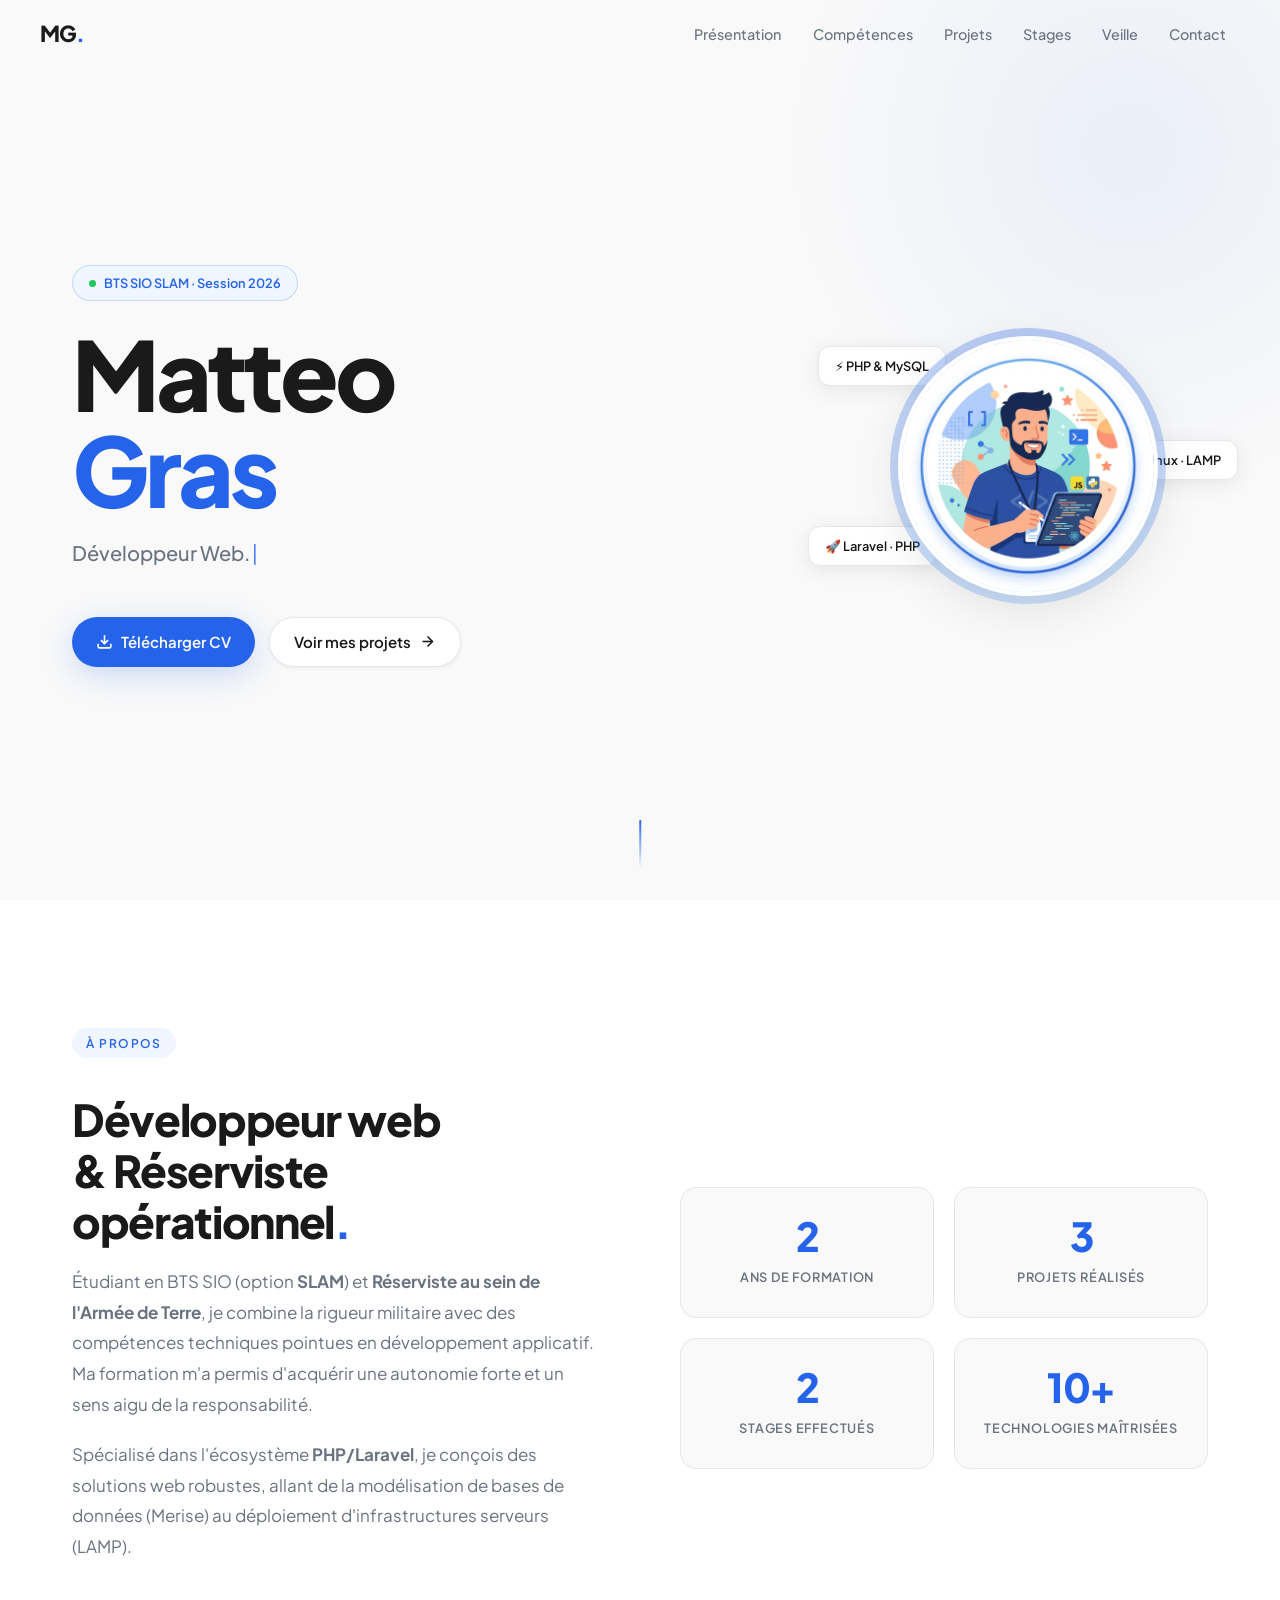
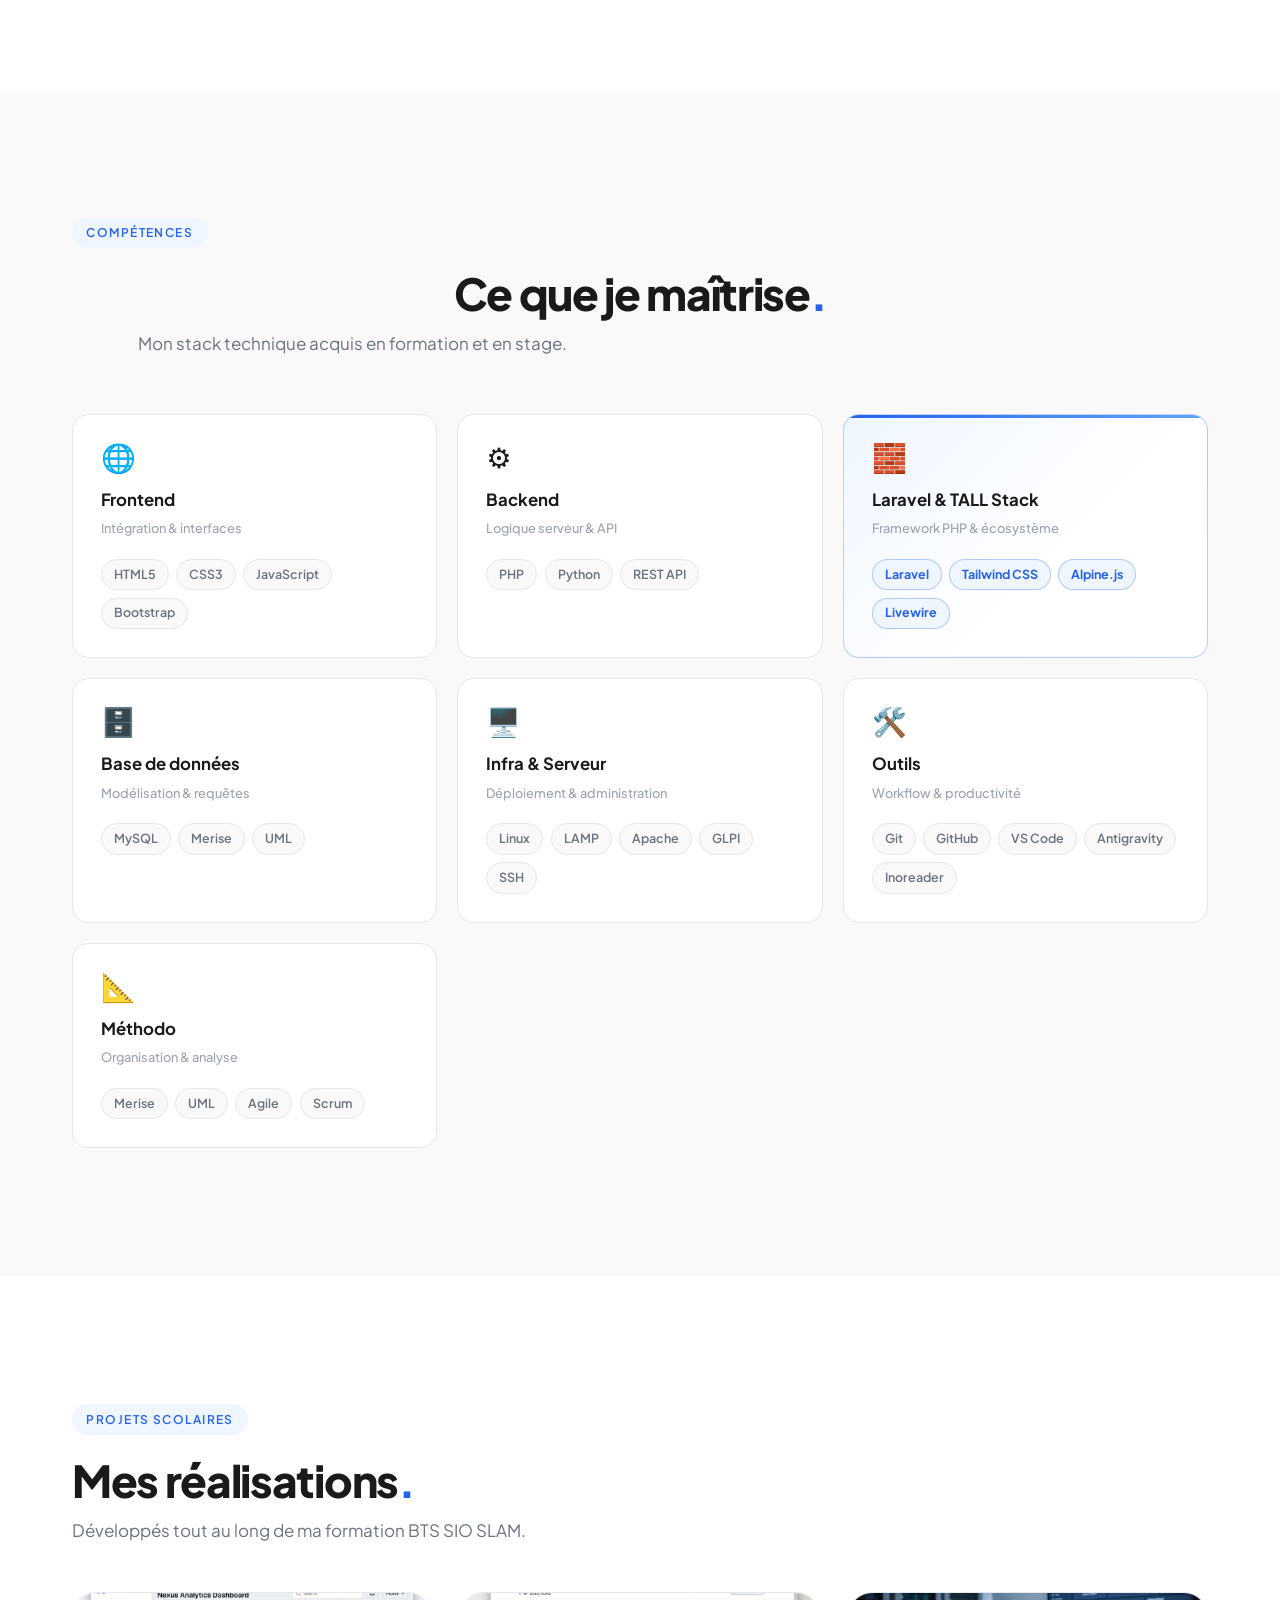
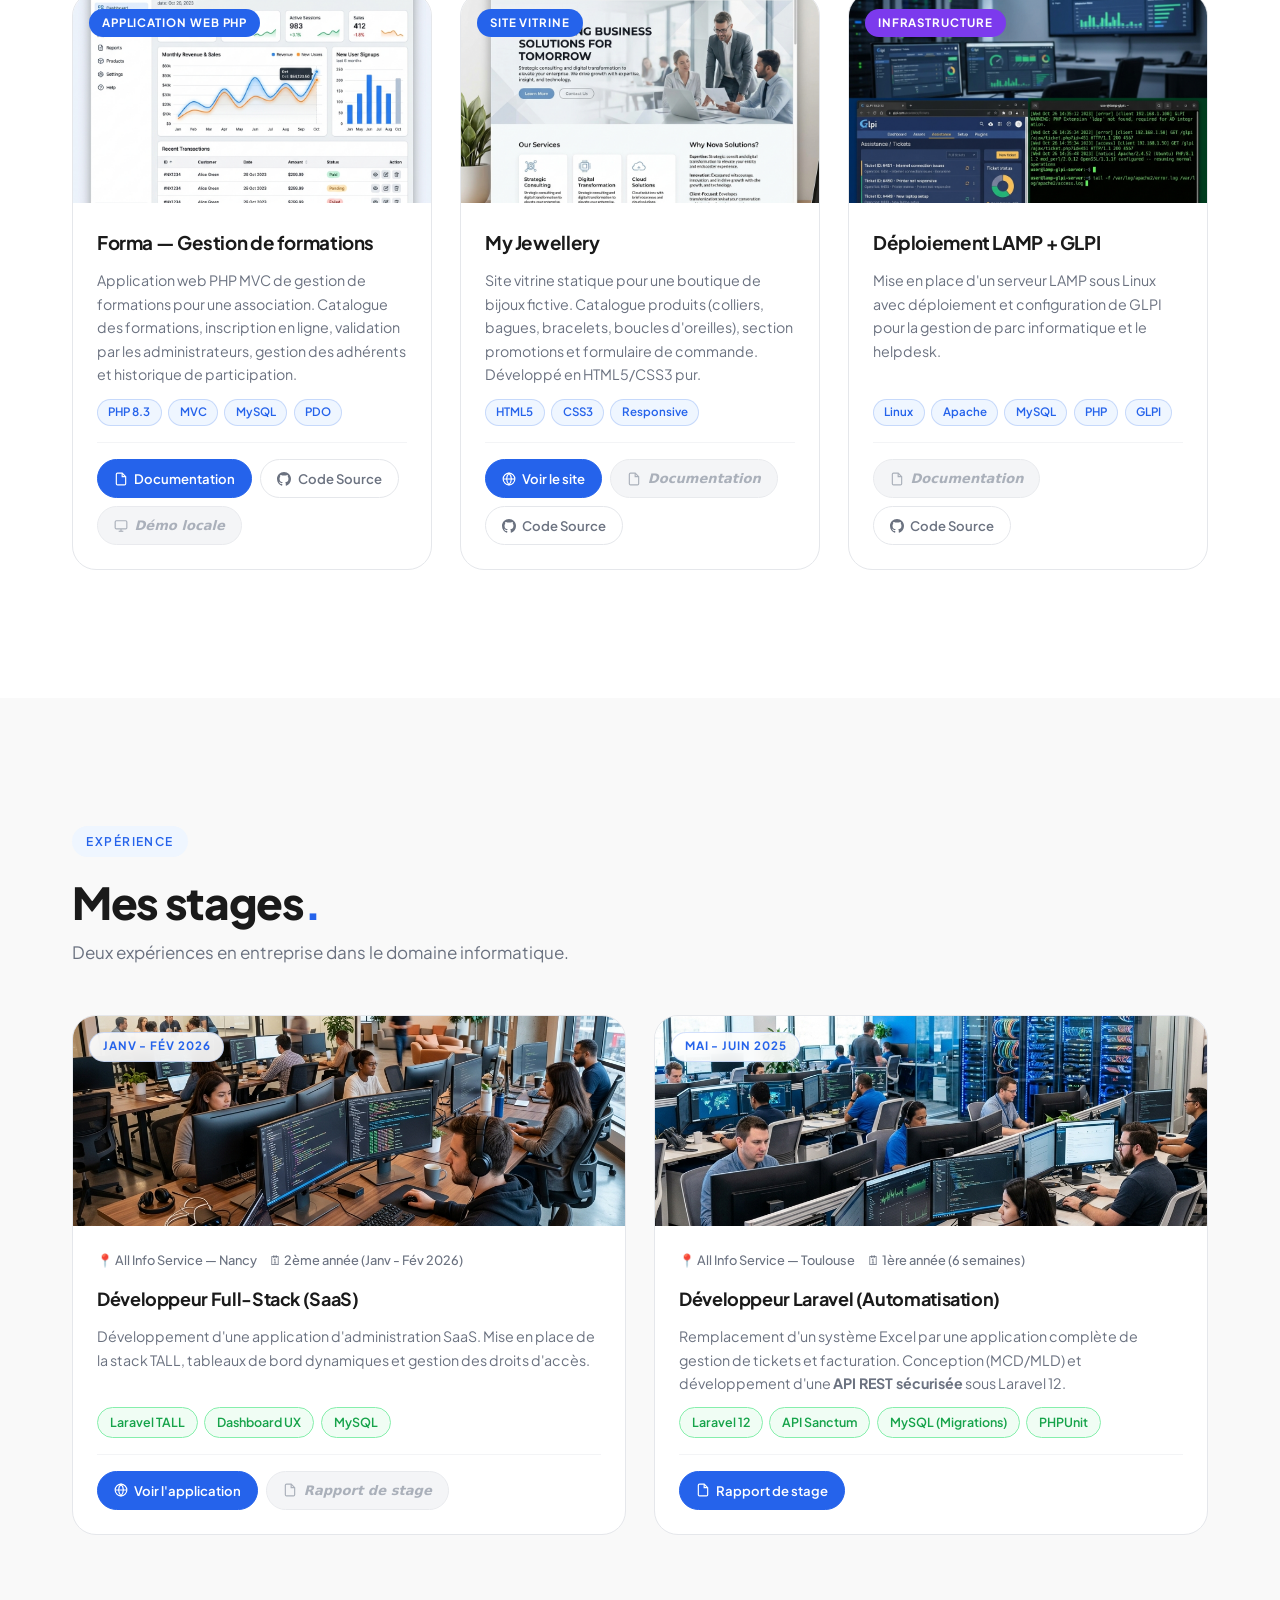
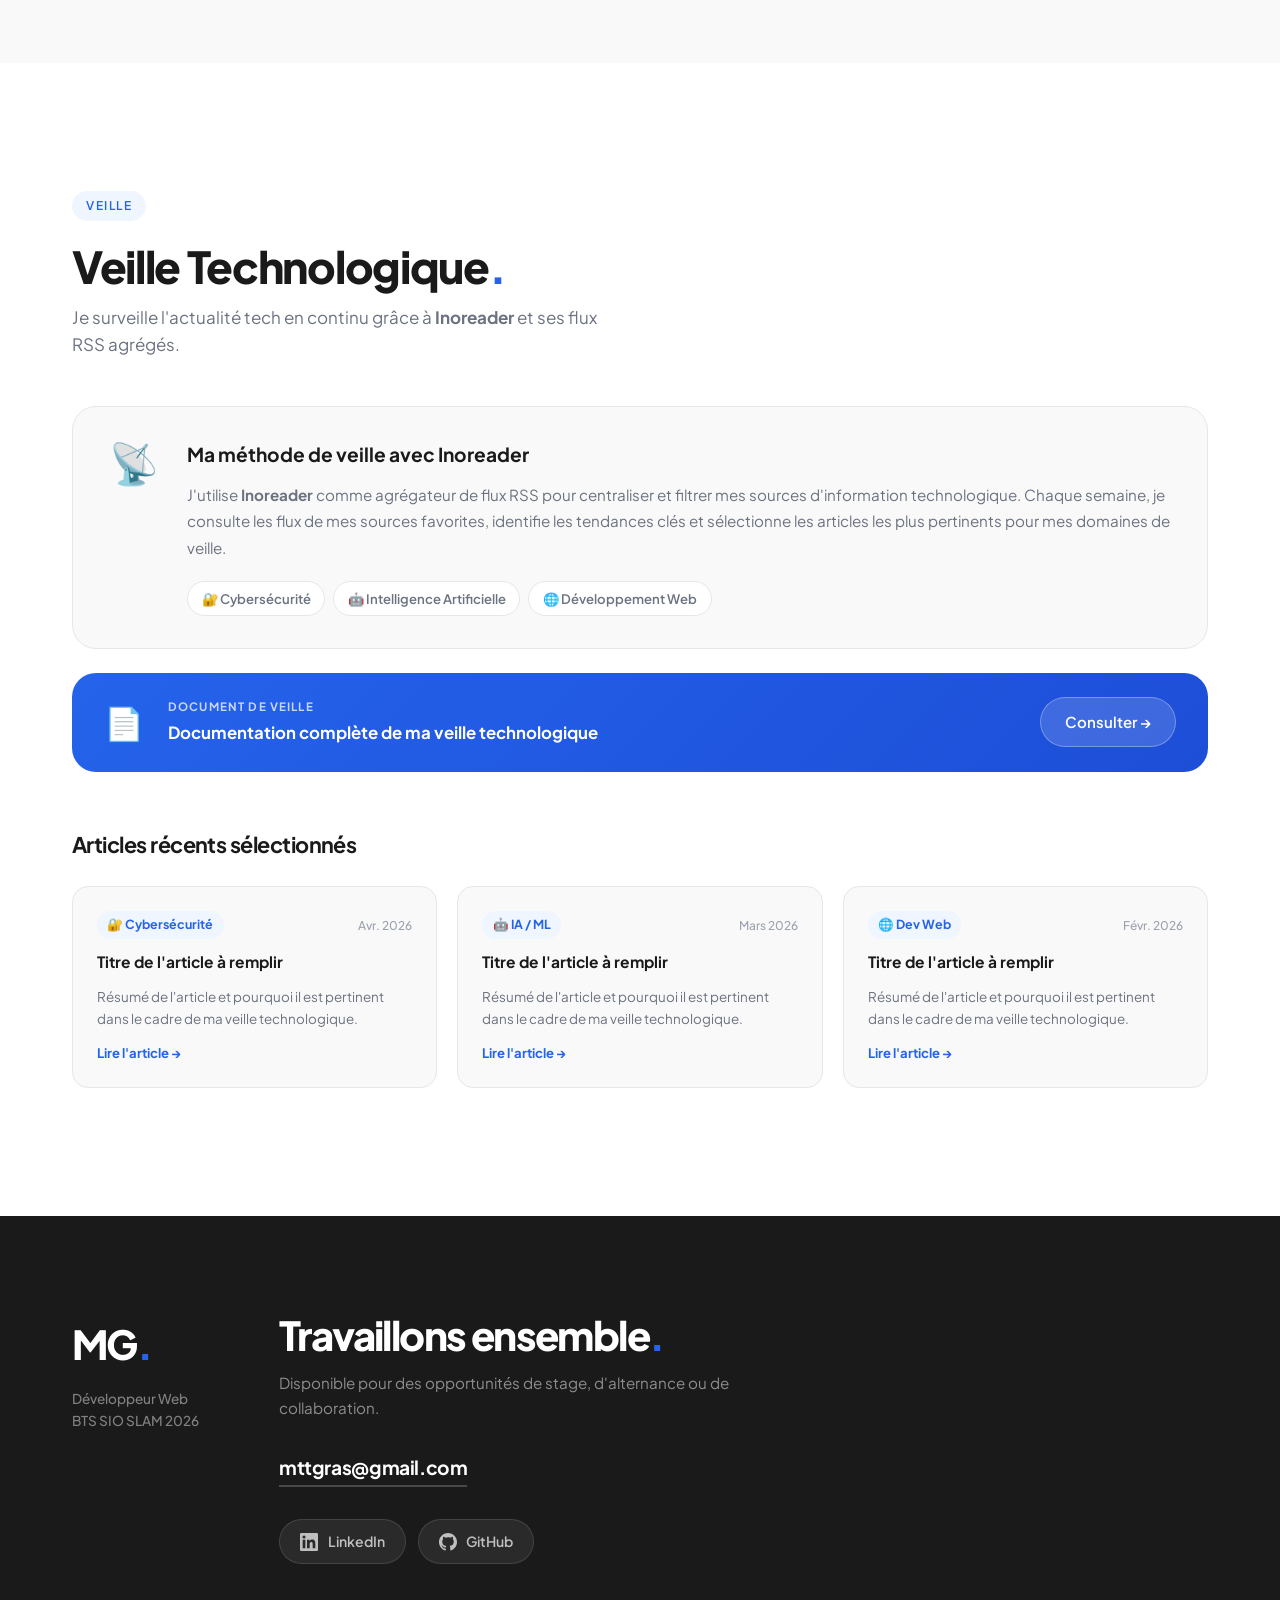
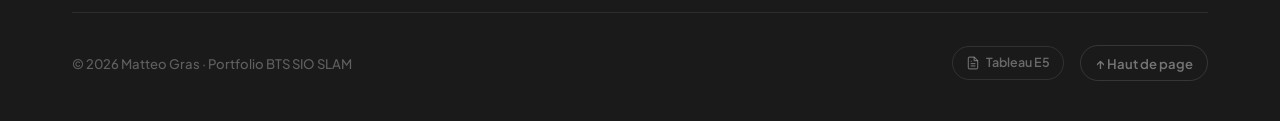
==== commit d7ef0527: "fix: GitHub Pages build - .nojekyll, clean jeryweel, doc buttons all projects, simplified E5 table" ====
--- a/index.html
+++ b/index.html
@@ -362,6 +362,15 @@
                   <svg width="14" height="14" fill="none" stroke="currentColor" stroke-width="2" viewBox="0 0 24 24" aria-hidden="true"><circle cx="12" cy="12" r="10"/><line x1="2" y1="12" x2="22" y2="12"/><path d="M12 2a15.3 15.3 0 0 1 4 10 15.3 15.3 0 0 1-4 10 15.3 15.3 0 0 1-4-10 15.3 15.3 0 0 1 4-10z"/></svg>
                   Voir le site
                 </a>
+                <!-- DOC: ajoute href="assets/docs/doc-projet2.pdf" quand la doc est prête -->
+                <a href="#"
+                   class="btn-card btn-card--local"
+                   id="btn-project2-doc"
+                   title="Documentation à venir"
+                   aria-label="Documentation My Jewellery (à venir)">
+                  <svg width="14" height="14" fill="none" stroke="currentColor" stroke-width="2" viewBox="0 0 24 24" aria-hidden="true"><path d="M14 2H6a2 2 0 0 0-2 2v16a2 2 0 0 0 2 2h12a2 2 0 0 0 2-2V8z"/><polyline points="14 2 14 8 20 8"/></svg>
+                  Documentation
+                </a>
                 <a href="https://github.com/adien65"
                    class="btn-card"
                    target="_blank" rel="noopener noreferrer"
@@ -397,11 +406,12 @@
                 <span class="tech-chip">GLPI</span>
               </div>
               <div class="project-card__actions">
-                <a href="assets/docs/doc-projet3.pdf"
-                   class="btn-card btn-card--primary"
-                   target="_blank" rel="noopener noreferrer"
+                <!-- DOC: ajoute href="assets/docs/doc-projet3.pdf" quand la doc est prête -->
+                <a href="#"
+                   class="btn-card btn-card--local"
                    id="btn-project3-doc"
-                   aria-label="Documentation PDF LAMP GLPI">
+                   title="Documentation à venir"
+                   aria-label="Documentation LAMP GLPI (à venir)">
                   <svg width="14" height="14" fill="none" stroke="currentColor" stroke-width="2" viewBox="0 0 24 24" aria-hidden="true"><path d="M14 2H6a2 2 0 0 0-2 2v16a2 2 0 0 0 2 2h12a2 2 0 0 0 2-2V8z"/><polyline points="14 2 14 8 20 8"/></svg>
                   Documentation
                 </a>
@@ -464,6 +474,15 @@
                    aria-label="Voir l'application SaaS en ligne">
                   <svg width="14" height="14" fill="none" stroke="currentColor" stroke-width="2" viewBox="0 0 24 24" aria-hidden="true"><circle cx="12" cy="12" r="10"/><line x1="2" y1="12" x2="22" y2="12"/><path d="M12 2a15.3 15.3 0 0 1 4 10 15.3 15.3 0 0 1-4 10 15.3 15.3 0 0 1-4-10 15.3 15.3 0 0 1 4-10z"/></svg>
                   Voir l'application
+                </a>
+                <!-- DOC: ajoute href="assets/docs/rapport-stage2.pdf" quand disponible -->
+                <a href="#"
+                   class="btn-card btn-card--local"
+                   id="btn-stage2-doc"
+                   title="Rapport à venir"
+                   aria-label="Rapport de stage 2 (à venir)">
+                  <svg width="14" height="14" fill="none" stroke="currentColor" stroke-width="2" viewBox="0 0 24 24" aria-hidden="true"><path d="M14 2H6a2 2 0 0 0-2 2v16a2 2 0 0 0 2 2h12a2 2 0 0 0 2-2V8z"/><polyline points="14 2 14 8 20 8"/></svg>
+                  Rapport de stage
                 </a>
               </div>
             </div>
@@ -705,64 +724,76 @@
             <thead>
               <tr>
                 <th>Réalisation</th>
-                <th>Contexte</th>
+                <th>Type</th>
                 <th>Technologies</th>
-                <th class="e5-comp">B1.1</th>
-                <th class="e5-comp">B1.2</th>
-                <th class="e5-comp">B1.3</th>
-                <th class="e5-comp">B1.4</th>
-                <th class="e5-comp">B2.1</th>
-                <th class="e5-comp">B2.2</th>
-                <th class="e5-comp">B2.3</th>
-                <th class="e5-comp">B3.1</th>
-                <th class="e5-comp">B3.2</th>
-                <th class="e5-comp">B3.3</th>
+                <th class="e5-comp" title="Gérer le patrimoine informatique">B1<br><small>Patrimoine</small></th>
+                <th class="e5-comp" title="Répondre aux incidents et demandes">B2<br><small>Support</small></th>
+                <th class="e5-comp" title="Développer la présence en ligne">B3<br><small>Présence</small></th>
+                <th class="e5-comp" title="Travailler en mode projet">B4<br><small>Projet</small></th>
+                <th class="e5-comp" title="Mettre à disposition un service">B5<br><small>Service</small></th>
+                <th class="e5-comp" title="Organiser son développement professionnel">B6<br><small>Pro.</small></th>
               </tr>
             </thead>
             <tbody>
               <tr>
                 <td class="e5-real">Forma</td>
-                <td>Projet scolaire — Gestion de formations PHP MVC</td>
-                <td>PHP 8.3 · MySQL · PDO · MVC</td>
-                <td class="e5-yes">✓</td><td class="e5-yes">✓</td><td></td><td class="e5-yes">✓</td>
-                <td class="e5-yes">✓</td><td class="e5-yes">✓</td><td></td>
-                <td class="e5-yes">✓</td><td></td><td class="e5-yes">✓</td>
+                <td>Projet scolaire</td>
+                <td>PHP 8.3 · MySQL · MVC</td>
+                <td class="e5-yes">✓</td>
+                <td class="e5-yes">✓</td>
+                <td class="e5-yes">✓</td>
+                <td class="e5-yes">✓</td>
+                <td class="e5-yes">✓</td>
+                <td></td>
               </tr>
               <tr>
                 <td class="e5-real">My Jewellery</td>
-                <td>Projet scolaire — Site vitrine statique bijoux</td>
+                <td>Projet scolaire</td>
                 <td>HTML5 · CSS3</td>
-                <td class="e5-yes">✓</td><td></td><td></td><td class="e5-yes">✓</td>
-                <td></td><td></td><td></td>
-                <td class="e5-yes">✓</td><td></td><td></td>
+                <td class="e5-yes">✓</td>
+                <td></td>
+                <td class="e5-yes">✓</td>
+                <td class="e5-yes">✓</td>
+                <td></td>
+                <td></td>
               </tr>
               <tr>
                 <td class="e5-real">LAMP + GLPI</td>
-                <td>Projet scolaire — Infrastructure serveur Linux</td>
-                <td>Linux · Apache · MySQL · PHP · GLPI</td>
-                <td></td><td class="e5-yes">✓</td><td class="e5-yes">✓</td><td></td>
-                <td></td><td></td><td class="e5-yes">✓</td>
-                <td class="e5-yes">✓</td><td class="e5-yes">✓</td><td></td>
+                <td>Projet scolaire</td>
+                <td>Linux · Apache · MySQL · GLPI</td>
+                <td class="e5-yes">✓</td>
+                <td class="e5-yes">✓</td>
+                <td></td>
+                <td class="e5-yes">✓</td>
+                <td class="e5-yes">✓</td>
+                <td></td>
               </tr>
               <tr class="e5-stage-row">
                 <td class="e5-real">Stage 1re année</td>
-                <td>All Info Service — Laravel API REST</td>
-                <td>Laravel 12 · Sanctum · MySQL · PHPUnit</td>
-                <td class="e5-yes">✓</td><td class="e5-yes">✓</td><td class="e5-yes">✓</td><td class="e5-yes">✓</td>
-                <td class="e5-yes">✓</td><td class="e5-yes">✓</td><td class="e5-yes">✓</td>
-                <td class="e5-yes">✓</td><td class="e5-yes">✓</td><td class="e5-yes">✓</td>
+                <td>Stage · All Info Service</td>
+                <td>Laravel 12 · API REST · PHPUnit</td>
+                <td class="e5-yes">✓</td>
+                <td class="e5-yes">✓</td>
+                <td class="e5-yes">✓</td>
+                <td class="e5-yes">✓</td>
+                <td class="e5-yes">✓</td>
+                <td class="e5-yes">✓</td>
               </tr>
               <tr class="e5-stage-row">
                 <td class="e5-real">Stage 2e année</td>
-                <td>All Info Service — Application SaaS Admin TALL</td>
-                <td>Laravel · Tailwind · Alpine.js · Livewire</td>
-                <td class="e5-yes">✓</td><td class="e5-yes">✓</td><td class="e5-yes">✓</td><td class="e5-yes">✓</td>
-                <td class="e5-yes">✓</td><td class="e5-yes">✓</td><td class="e5-yes">✓</td>
-                <td class="e5-yes">✓</td><td class="e5-yes">✓</td><td class="e5-yes">✓</td>
+                <td>Stage · All Info Service</td>
+                <td>Laravel · Tailwind · Alpine · Livewire</td>
+                <td class="e5-yes">✓</td>
+                <td class="e5-yes">✓</td>
+                <td class="e5-yes">✓</td>
+                <td class="e5-yes">✓</td>
+                <td class="e5-yes">✓</td>
+                <td class="e5-yes">✓</td>
               </tr>
             </tbody>
           </table>
         </div>
+        <p class="e5-note">⚠️ Ce tableau est un aperçu. Référez-vous au fichier officiel pour les détails de compétences.</p>
         <div class="e5-legend">
           <span class="e5-legend-item e5-legend-proj">Projet scolaire</span>
           <span class="e5-legend-item e5-legend-stage">Stage en entreprise</span>
--- a/css/style.css
+++ b/css/style.css
@@ -780,6 +780,19 @@
   margin-top: 1.5rem;
   display: flex;
   justify-content: flex-end;
+}
+.e5-note {
+  font-size: 0.78rem;
+  color: var(--text-light);
+  margin-top: 1rem;
+  font-style: italic;
+}
+.e5-table th small {
+  display: block;
+  font-size: 0.65rem;
+  font-weight: 500;
+  opacity: 0.7;
+  margin-top: 2px;
 }
 
 /* =========================================
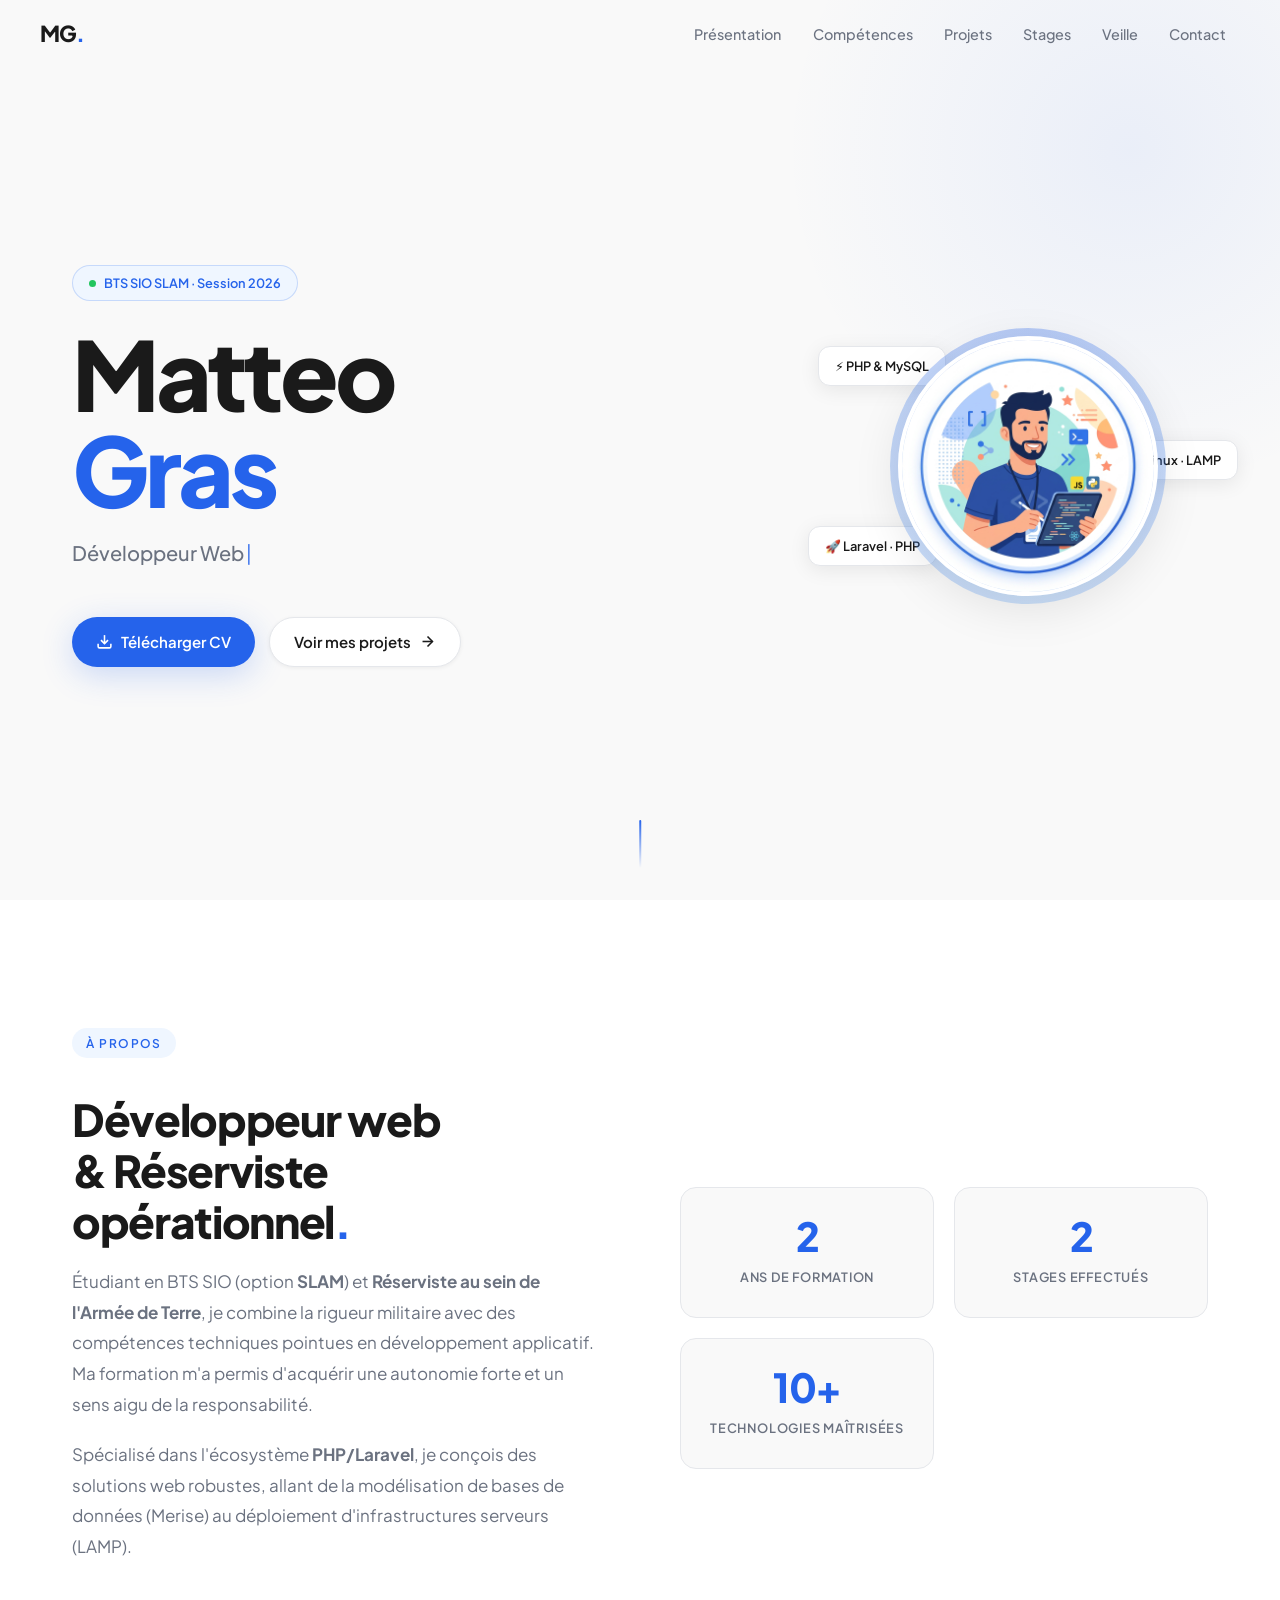
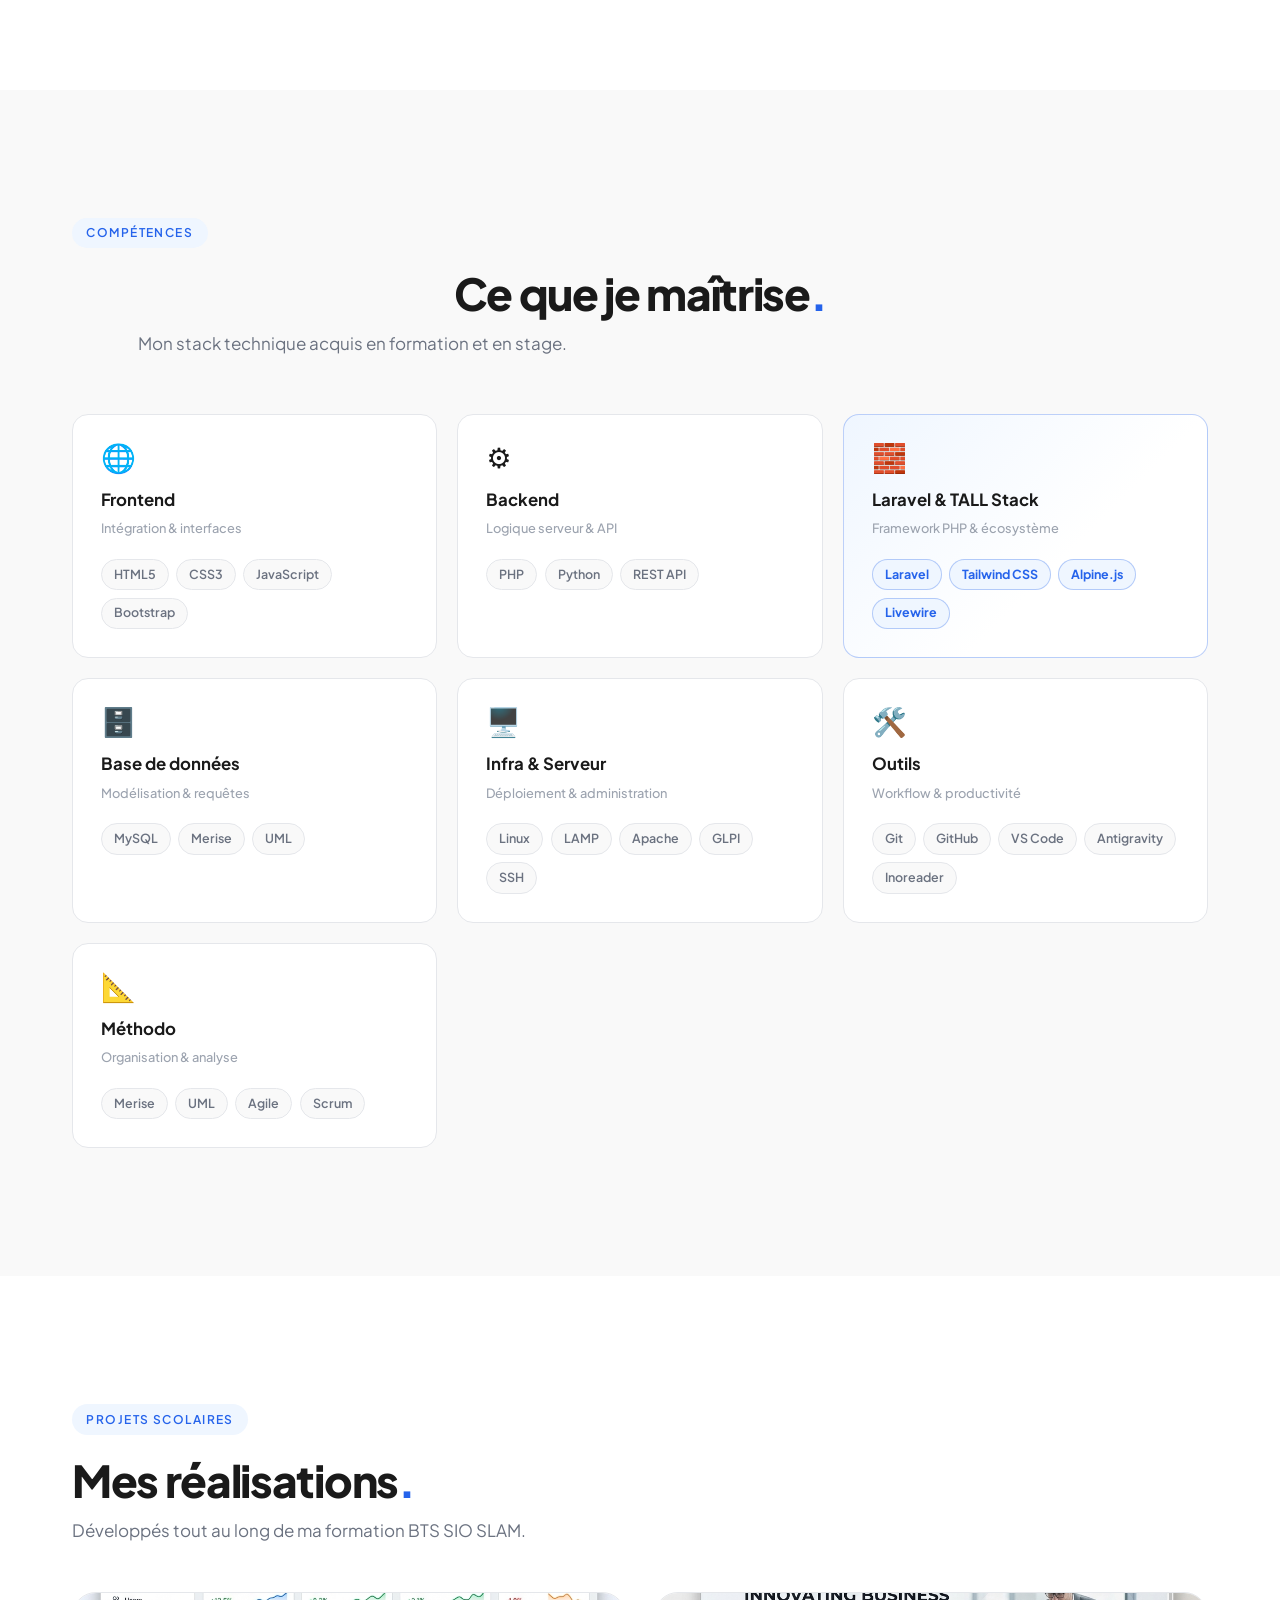
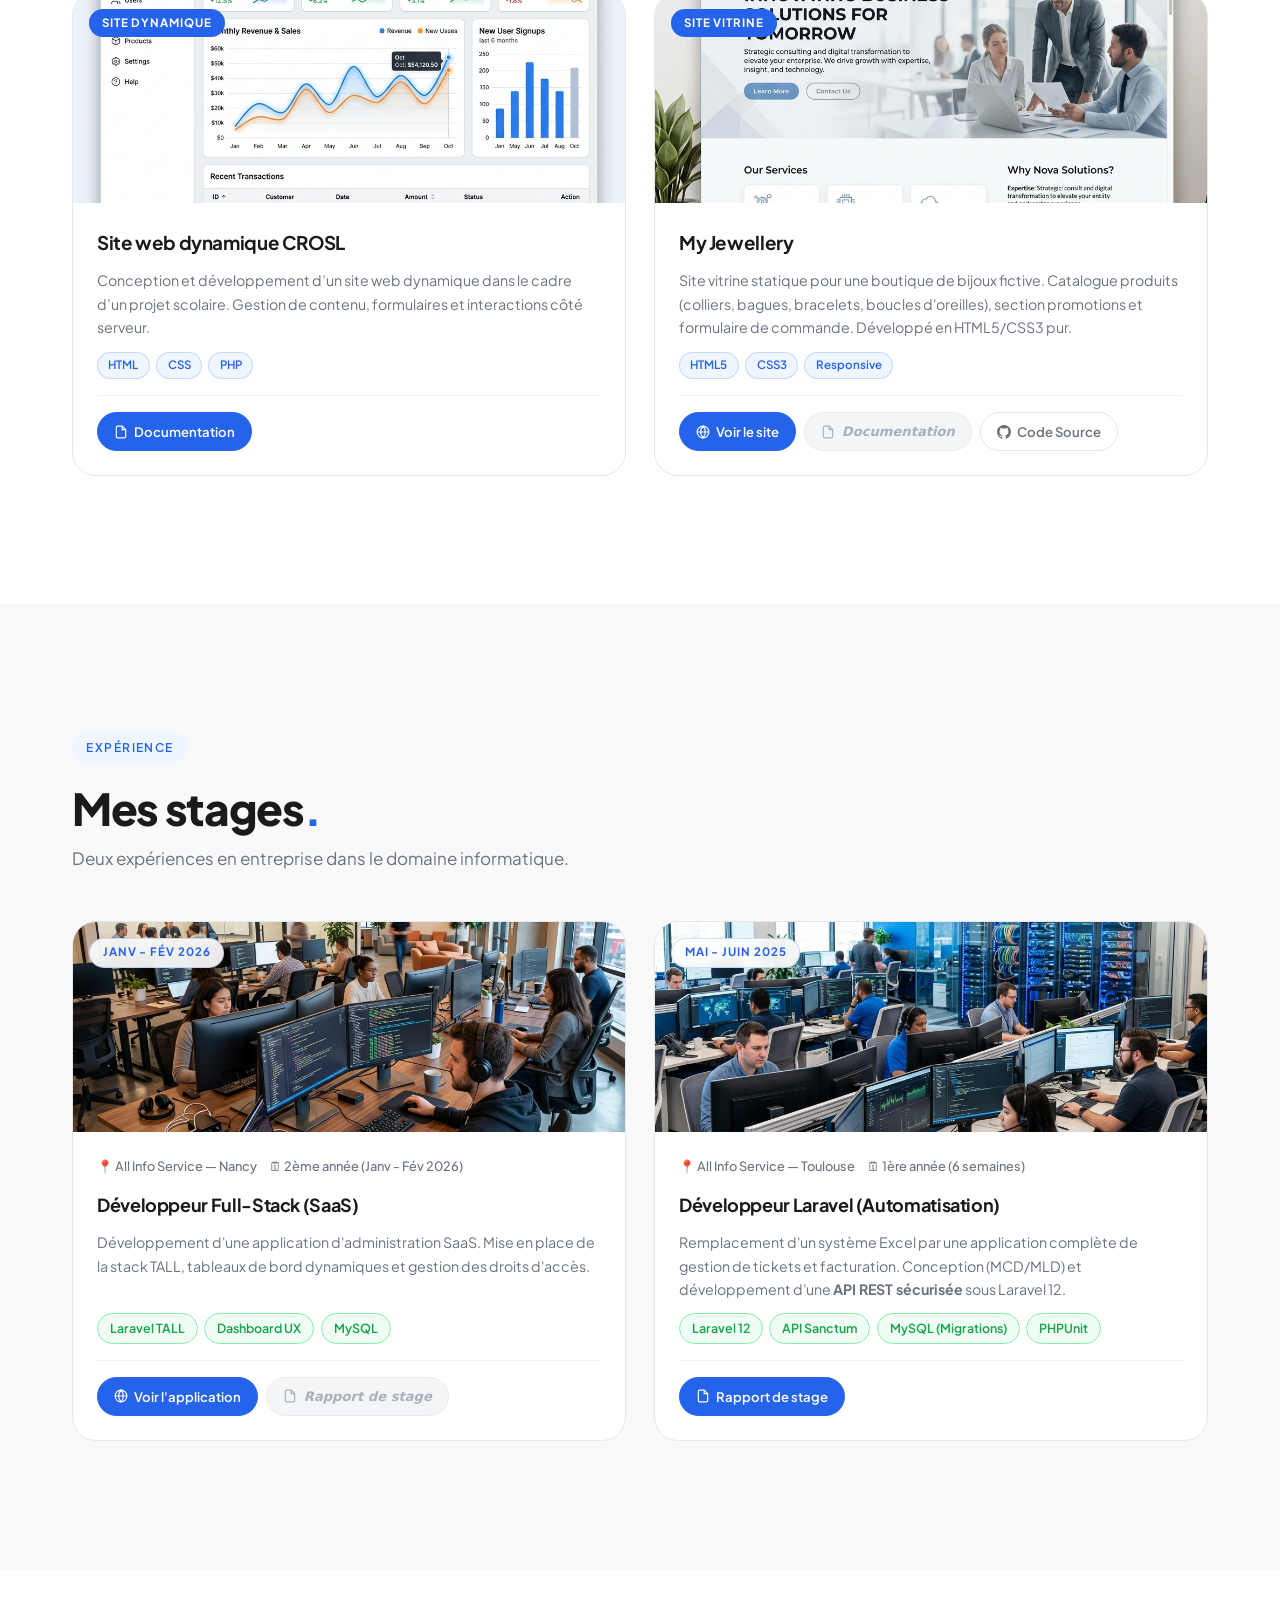
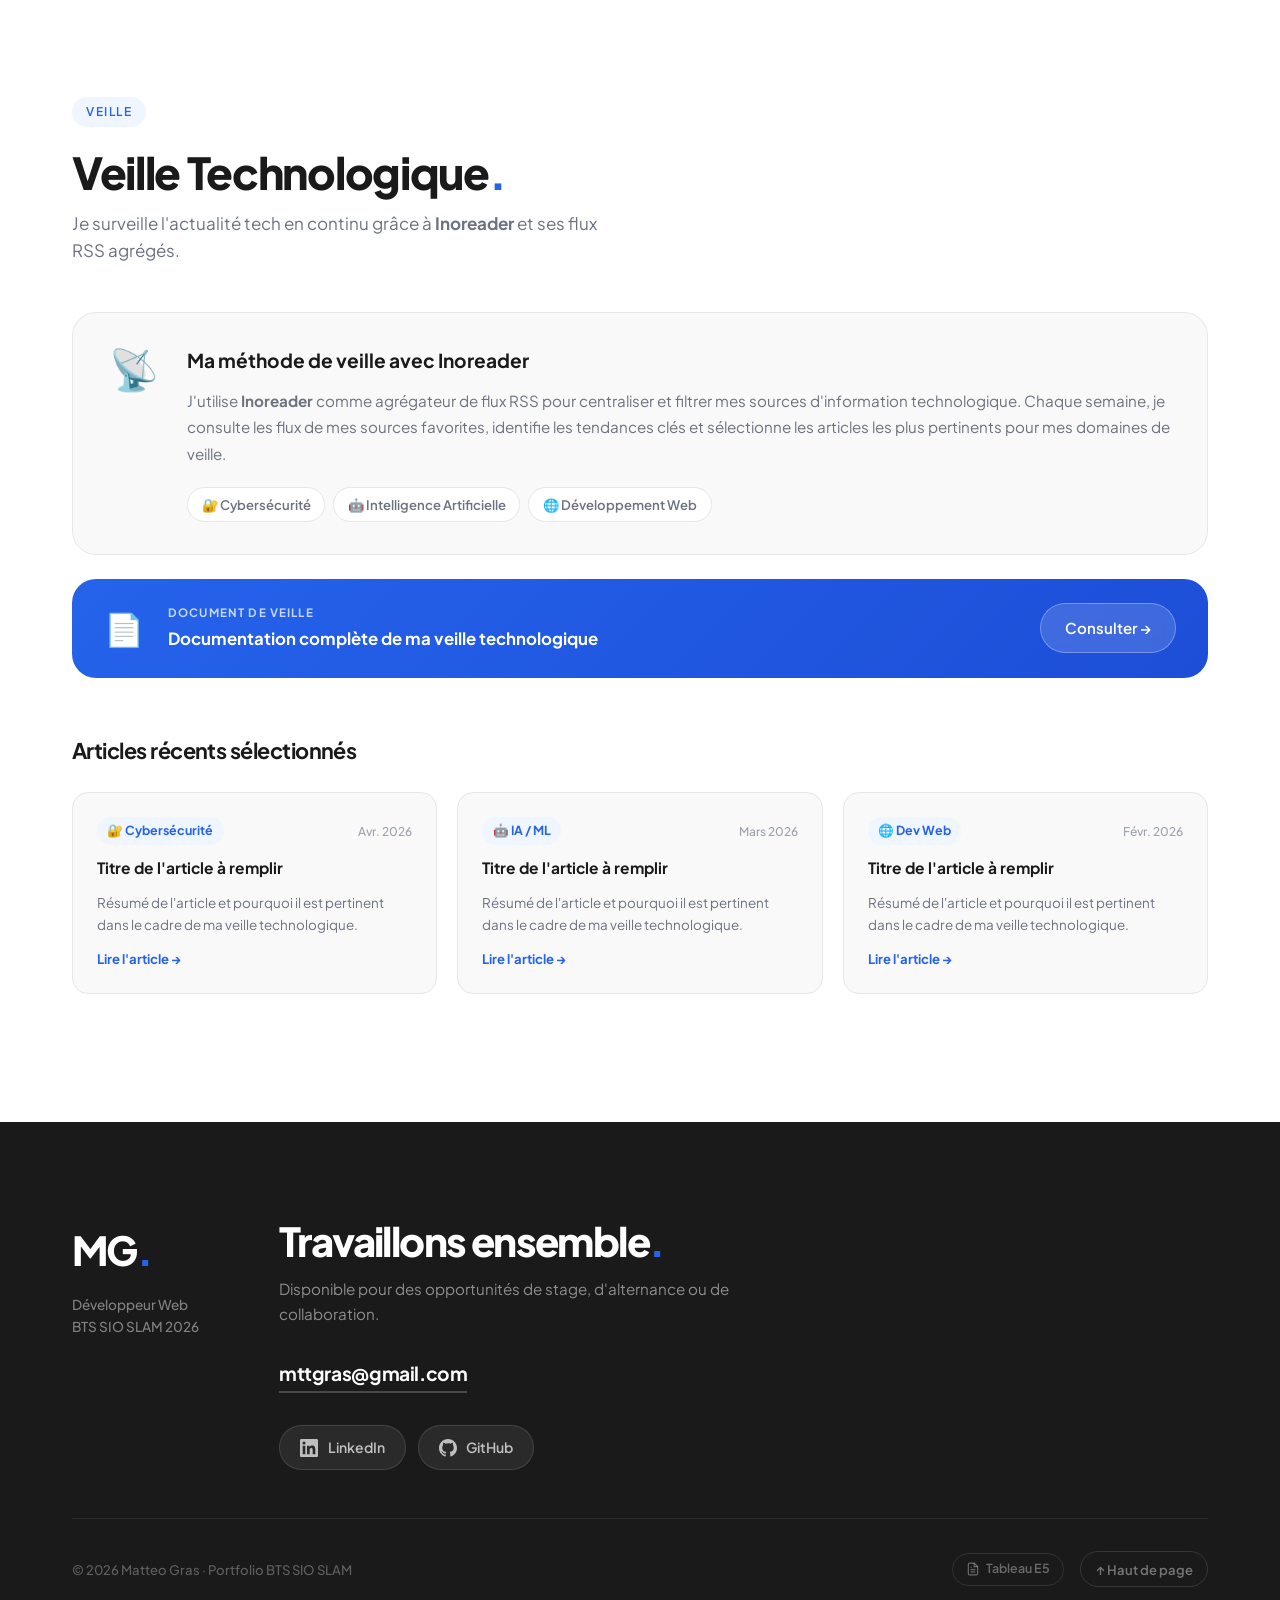
==== commit 5ac9ca4f: "fix: remove GLPI from projects, E5 table from official xlsx, fix blue card bug, remove stat projets" ====
--- a/index.html
+++ b/index.html
@@ -158,14 +158,10 @@
               <span class="stat-card__label">Ans de formation</span>
             </div>
             <div class="stat-card reveal" style="--delay:0.1s">
-              <span class="stat-card__number">3</span>
-              <span class="stat-card__label">Projets réalisés</span>
-            </div>
-            <div class="stat-card reveal" style="--delay:0.2s">
               <span class="stat-card__number">2</span>
               <span class="stat-card__label">Stages effectués</span>
             </div>
-            <div class="stat-card reveal" style="--delay:0.3s">
+            <div class="stat-card reveal" style="--delay:0.2s">
               <span class="stat-card__number">10+</span>
               <span class="stat-card__label">Technologies maîtrisées</span>
             </div>
@@ -285,49 +281,35 @@
 
         <div class="cards-grid">
 
-          <!-- Projet 1 — Forma (PHP MVC) -->
+          <!-- Projet 1 — Site dynamique CROSL -->
           <article class="project-card reveal" style="--delay:0s">
             <div class="project-card__image-wrapper">
               <img src="assets/images/project-1.png"
-                   alt="Aperçu du projet Forma — gestion de formations"
+                   alt="Aperçu du projet CROSL — site dynamique"
                    class="project-card__image"
                    loading="lazy" />
-              <div class="project-card__tag">Application Web PHP</div>
+              <div class="project-card__tag">Site Dynamique</div>
             </div>
             <div class="project-card__body">
-              <h3 class="project-card__title">Forma — Gestion de formations</h3>
+              <h3 class="project-card__title">Site web dynamique CROSL</h3>
               <p class="project-card__desc">
-                Application web PHP MVC de gestion de formations pour une association.
-                Catalogue des formations, inscription en ligne, validation par les administrateurs,
-                gestion des adhérents et historique de participation.
+                Conception et développement d’un site web dynamique dans le cadre d’un projet scolaire.
+                Gestion de contenu, formulaires et interactions côté serveur.
               </p>
               <div class="project-card__tech">
-                <span class="tech-chip">PHP 8.3</span>
-                <span class="tech-chip">MVC</span>
-                <span class="tech-chip">MySQL</span>
-                <span class="tech-chip">PDO</span>
+                <span class="tech-chip">HTML</span>
+                <span class="tech-chip">CSS</span>
+                <span class="tech-chip">PHP</span>
               </div>
               <div class="project-card__actions">
                 <a href="assets/docs/doc-projet1.pdf"
                    class="btn-card btn-card--primary"
                    target="_blank" rel="noopener noreferrer"
                    id="btn-project1-doc"
-                   aria-label="Documentation PDF projet Forma">
+                   aria-label="Documentation PDF projet CROSL">
                   <svg width="14" height="14" fill="none" stroke="currentColor" stroke-width="2" viewBox="0 0 24 24" aria-hidden="true"><path d="M14 2H6a2 2 0 0 0-2 2v16a2 2 0 0 0 2 2h12a2 2 0 0 0 2-2V8z"/><polyline points="14 2 14 8 20 8"/></svg>
                   Documentation
                 </a>
-                <a href="https://github.com/adien65"
-                   class="btn-card"
-                   target="_blank" rel="noopener noreferrer"
-                   id="btn-project1-code"
-                   aria-label="Code source Forma sur GitHub">
-                  <svg width="14" height="14" fill="currentColor" viewBox="0 0 24 24" aria-hidden="true"><path d="M12 0c-6.626 0-12 5.373-12 12 0 5.302 3.438 9.8 8.207 11.387.599.111.793-.261.793-.577v-2.234c-3.338.726-4.033-1.416-4.033-1.416-.546-1.387-1.333-1.756-1.333-1.756-1.089-.745.083-.729.083-.729 1.205.084 1.839 1.237 1.839 1.237 1.07 1.834 2.807 1.304 3.492.997.107-.775.418-1.305.762-1.604-2.665-.305-5.467-1.334-5.467-5.931 0-1.311.469-2.381 1.236-3.221-.124-.303-.535-1.524.117-3.176 0 0 1.008-.322 3.301 1.23A11.509 11.509 0 0 1 12 5.803c1.02.005 2.047.138 3.006.404 2.291-1.552 3.297-1.23 3.297-1.23.653 1.653.242 2.874.118 3.176.77.84 1.235 1.911 1.235 3.221 0 4.609-2.807 5.624-5.479 5.921.43.372.823 1.102.823 2.222v3.293c0 .319.192.694.801.576C20.566 21.797 24 17.3 24 12c0-6.627-5.373-12-12-12z"/></svg>
-                  Code Source
-                </a>
-                <span class="btn-card btn-card--local" title="Application PHP — exécution locale requise">
-                  <svg width="14" height="14" fill="none" stroke="currentColor" stroke-width="2" viewBox="0 0 24 24" aria-hidden="true"><rect x="2" y="3" width="20" height="14" rx="2"/><line x1="8" y1="21" x2="16" y2="21"/><line x1="12" y1="17" x2="12" y2="21"/></svg>
-                  Démo locale
-                </span>
               </div>
             </div>
           </article>
@@ -383,50 +365,6 @@
             </div>
           </article>
 
-          <!-- Projet 3 — LAMP + GLPI -->
-          <article class="project-card reveal" style="--delay:0.2s">
-            <div class="project-card__image-wrapper">
-              <img src="assets/images/project-3.png"
-                   alt="Aperçu du serveur LAMP et GLPI"
-                   class="project-card__image"
-                   loading="lazy" />
-              <div class="project-card__tag project-card__tag--infra">Infrastructure</div>
-            </div>
-            <div class="project-card__body">
-              <h3 class="project-card__title">Déploiement LAMP + GLPI</h3>
-              <p class="project-card__desc">
-                Mise en place d'un serveur LAMP sous Linux avec déploiement et configuration 
-                de GLPI pour la gestion de parc informatique et le helpdesk.
-              </p>
-              <div class="project-card__tech">
-                <span class="tech-chip">Linux</span>
-                <span class="tech-chip">Apache</span>
-                <span class="tech-chip">MySQL</span>
-                <span class="tech-chip">PHP</span>
-                <span class="tech-chip">GLPI</span>
-              </div>
-              <div class="project-card__actions">
-                <!-- DOC: ajoute href="assets/docs/doc-projet3.pdf" quand la doc est prête -->
-                <a href="#"
-                   class="btn-card btn-card--local"
-                   id="btn-project3-doc"
-                   title="Documentation à venir"
-                   aria-label="Documentation LAMP GLPI (à venir)">
-                  <svg width="14" height="14" fill="none" stroke="currentColor" stroke-width="2" viewBox="0 0 24 24" aria-hidden="true"><path d="M14 2H6a2 2 0 0 0-2 2v16a2 2 0 0 0 2 2h12a2 2 0 0 0 2-2V8z"/><polyline points="14 2 14 8 20 8"/></svg>
-                  Documentation
-                </a>
-                <a href="https://github.com/adien65"
-                   class="btn-card"
-                   target="_blank" rel="noopener noreferrer"
-                   id="btn-project3-code"
-                   aria-label="Code source LAMP GLPI sur GitHub">
-                  <svg width="14" height="14" fill="currentColor" viewBox="0 0 24 24" aria-hidden="true"><path d="M12 0c-6.626 0-12 5.373-12 12 0 5.302 3.438 9.8 8.207 11.387.599.111.793-.261.793-.577v-2.234c-3.338.726-4.033-1.416-4.033-1.416-.546-1.387-1.333-1.756-1.333-1.756-1.089-.745.083-.729.083-.729 1.205.084 1.839 1.237 1.839 1.237 1.07 1.834 2.807 1.304 3.492.997.107-.775.418-1.305.762-1.604-2.665-.305-5.467-1.334-5.467-5.931 0-1.311.469-2.381 1.236-3.221-.124-.303-.535-1.524.117-3.176 0 0 1.008-.322 3.301 1.23A11.509 11.509 0 0 1 12 5.803c1.02.005 2.047.138 3.006.404 2.291-1.552 3.297-1.23 3.297-1.23.653 1.653.242 2.874.118 3.176.77.84 1.235 1.911 1.235 3.221 0 4.609-2.807 5.624-5.479 5.921.43.372.823 1.102.823 2.222v3.293c0 .319.192.694.801.576C20.566 21.797 24 17.3 24 12c0-6.627-5.373-12-12-12z"/></svg>
-                  Code Source
-                </a>
-              </div>
-            </div>
-          </article>
-
         </div>
       </div>
     </section>
@@ -723,33 +661,30 @@
           <table class="e5-table" aria-label="Tableau de synthèse des compétences E5">
             <thead>
               <tr>
-                <th>Réalisation</th>
-                <th>Type</th>
-                <th>Technologies</th>
+                <th>Réalisations professionnelles</th>
+                <th>Période</th>
                 <th class="e5-comp" title="Gérer le patrimoine informatique">B1<br><small>Patrimoine</small></th>
-                <th class="e5-comp" title="Répondre aux incidents et demandes">B2<br><small>Support</small></th>
-                <th class="e5-comp" title="Développer la présence en ligne">B3<br><small>Présence</small></th>
+                <th class="e5-comp" title="Répondre aux incidents et demandes d'assistance et d'évolution">B2<br><small>Support</small></th>
+                <th class="e5-comp" title="Développer la présence en ligne de l'organisation">B3<br><small>Présence</small></th>
                 <th class="e5-comp" title="Travailler en mode projet">B4<br><small>Projet</small></th>
-                <th class="e5-comp" title="Mettre à disposition un service">B5<br><small>Service</small></th>
+                <th class="e5-comp" title="Mettre à disposition des utilisateurs un service informatique">B5<br><small>Service</small></th>
                 <th class="e5-comp" title="Organiser son développement professionnel">B6<br><small>Pro.</small></th>
               </tr>
             </thead>
             <tbody>
               <tr>
-                <td class="e5-real">Forma</td>
-                <td>Projet scolaire</td>
-                <td>PHP 8.3 · MySQL · MVC</td>
-                <td class="e5-yes">✓</td>
-                <td class="e5-yes">✓</td>
+                <td class="e5-real">Conception et développement d'un site web dynamique CROSL<br><small style="font-weight:400;color:var(--text-muted)">(HTML, CSS, PHP)</small></td>
+                <td class="e5-period">11/25 → 12/25</td>
+                <td class="e5-yes">✓</td>
+                <td></td>
                 <td class="e5-yes">✓</td>
                 <td class="e5-yes">✓</td>
                 <td class="e5-yes">✓</td>
                 <td></td>
               </tr>
               <tr>
-                <td class="e5-real">My Jewellery</td>
-                <td>Projet scolaire</td>
-                <td>HTML5 · CSS3</td>
+                <td class="e5-real">Développement d'un site vitrine — Projet SAM<br><small style="font-weight:400;color:var(--text-muted)">(HTML, CSS)</small></td>
+                <td class="e5-period">12/24</td>
                 <td class="e5-yes">✓</td>
                 <td></td>
                 <td class="e5-yes">✓</td>
@@ -758,31 +693,28 @@
                 <td></td>
               </tr>
               <tr>
-                <td class="e5-real">LAMP + GLPI</td>
-                <td>Projet scolaire</td>
-                <td>Linux · Apache · MySQL · GLPI</td>
-                <td class="e5-yes">✓</td>
-                <td class="e5-yes">✓</td>
-                <td></td>
-                <td class="e5-yes">✓</td>
-                <td class="e5-yes">✓</td>
-                <td></td>
+                <td class="e5-real">Dispositif de veille technologique<br><small style="font-weight:400;color:var(--text-muted)">(Inoreader)</small></td>
+                <td class="e5-period">2025 / 26</td>
+                <td></td>
+                <td></td>
+                <td></td>
+                <td></td>
+                <td></td>
+                <td class="e5-yes">✓</td>
               </tr>
               <tr class="e5-stage-row">
-                <td class="e5-real">Stage 1re année</td>
-                <td>Stage · All Info Service</td>
-                <td>Laravel 12 · API REST · PHPUnit</td>
-                <td class="e5-yes">✓</td>
-                <td class="e5-yes">✓</td>
-                <td class="e5-yes">✓</td>
+                <td class="e5-real">Conception et développement d'une application métier de gestion de tickets<br><small style="font-weight:400;color:#15803d">(Laravel — 1ère année)</small></td>
+                <td class="e5-period">05/25 → 06/25</td>
+                <td class="e5-yes">✓</td>
+                <td class="e5-yes">✓</td>
+                <td></td>
                 <td class="e5-yes">✓</td>
                 <td class="e5-yes">✓</td>
                 <td class="e5-yes">✓</td>
               </tr>
               <tr class="e5-stage-row">
-                <td class="e5-real">Stage 2e année</td>
-                <td>Stage · All Info Service</td>
-                <td>Laravel · Tailwind · Alpine · Livewire</td>
+                <td class="e5-real">Conception et développement d'une interface d'administration type SaaS<br><small style="font-weight:400;color:#15803d">(Laravel TALL — 2ème année)</small></td>
+                <td class="e5-period">01/26 → 02/26</td>
                 <td class="e5-yes">✓</td>
                 <td class="e5-yes">✓</td>
                 <td class="e5-yes">✓</td>
--- a/css/style.css
+++ b/css/style.css
@@ -560,14 +560,10 @@
   border-color: #86efac;
   color: #16a34a;
 }
-/* Highlight card (Laravel/TALL) */
+/* Highlight card (Laravel/TALL) — bordure coloree uniquement, pas de barre permanente */
 .skill-domain--highlight {
   border-color: rgba(37,99,235,0.3);
   background: linear-gradient(135deg, var(--accent-light) 0%, #fff 60%);
-}
-.skill-domain--highlight::after {
-  transform: scaleX(1);
-  background: linear-gradient(90deg, var(--accent), #60a5fa);
 }
 .skill-domain--highlight .chip {
   background: var(--accent-light);
@@ -780,6 +776,12 @@
   margin-top: 1.5rem;
   display: flex;
   justify-content: flex-end;
+}
+.e5-period {
+  font-size: 0.78rem;
+  color: var(--text-muted);
+  white-space: nowrap;
+  font-style: italic;
 }
 .e5-note {
   font-size: 0.78rem;
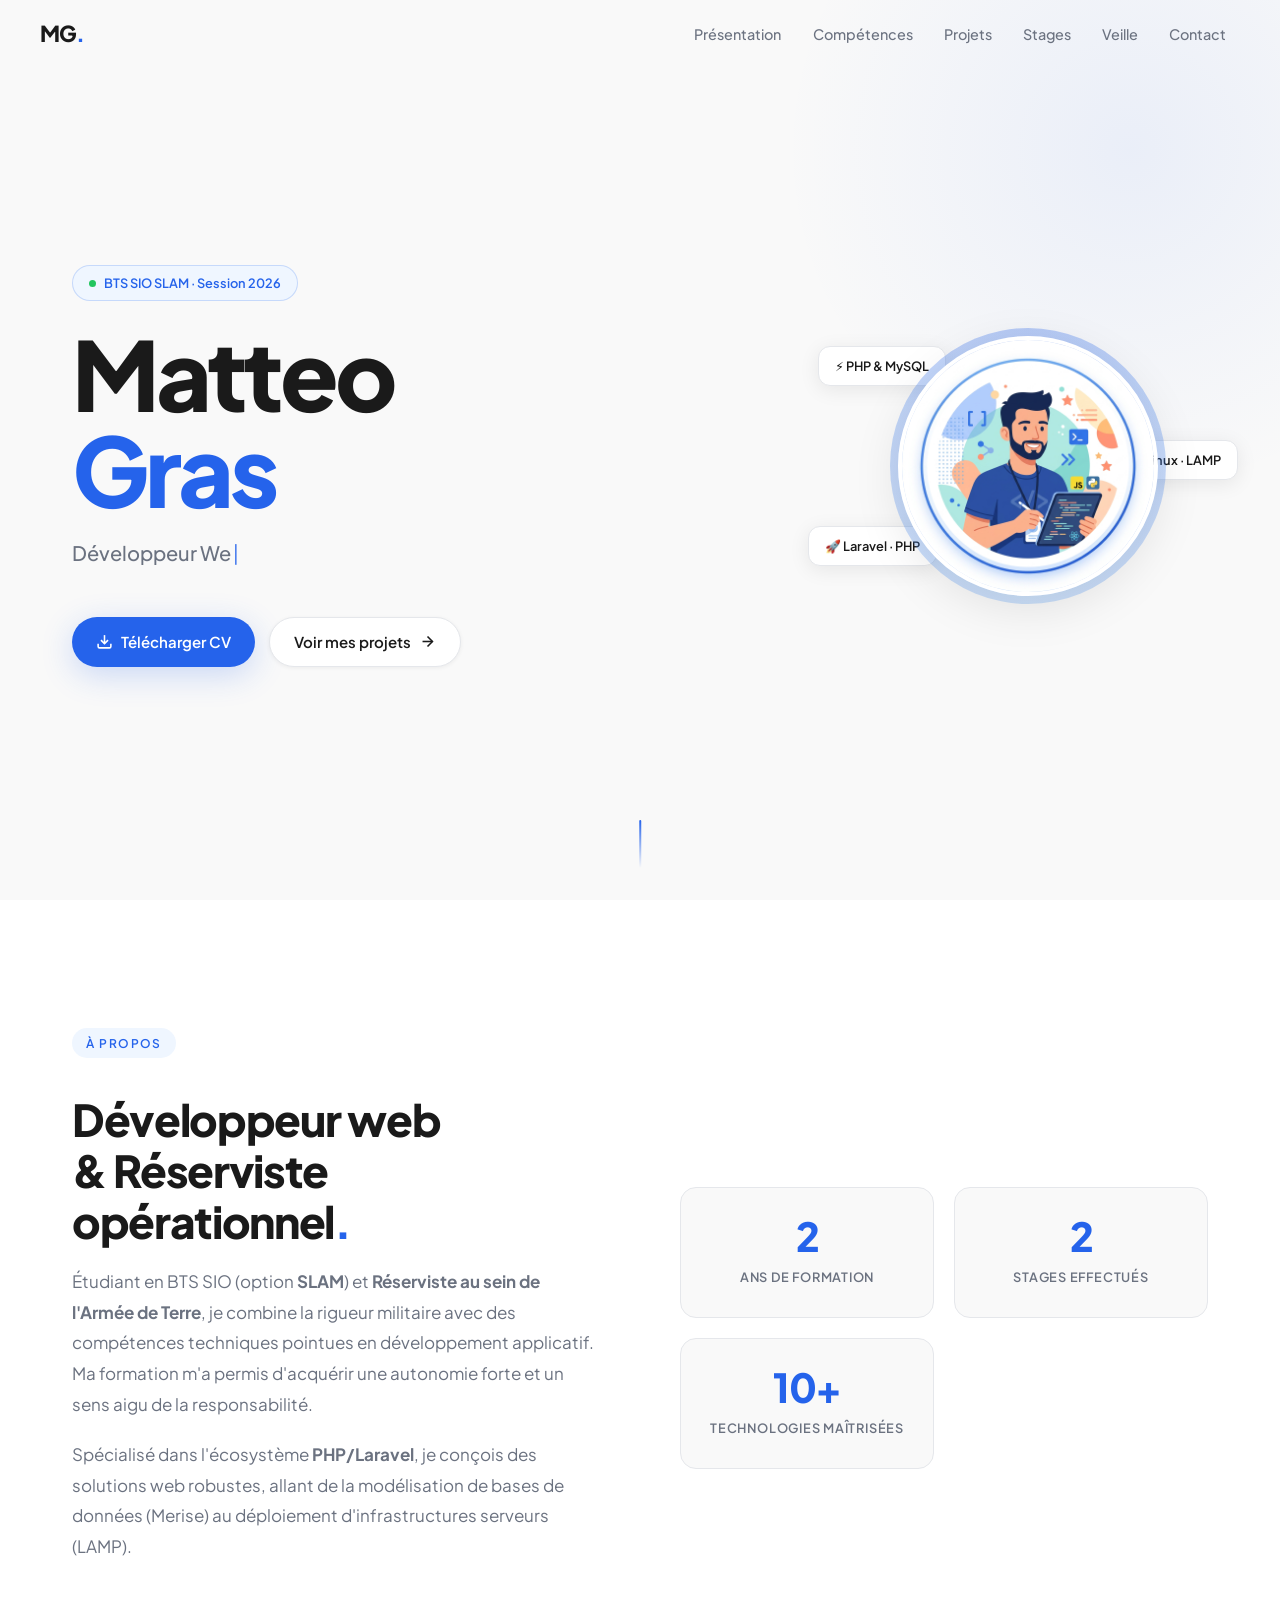
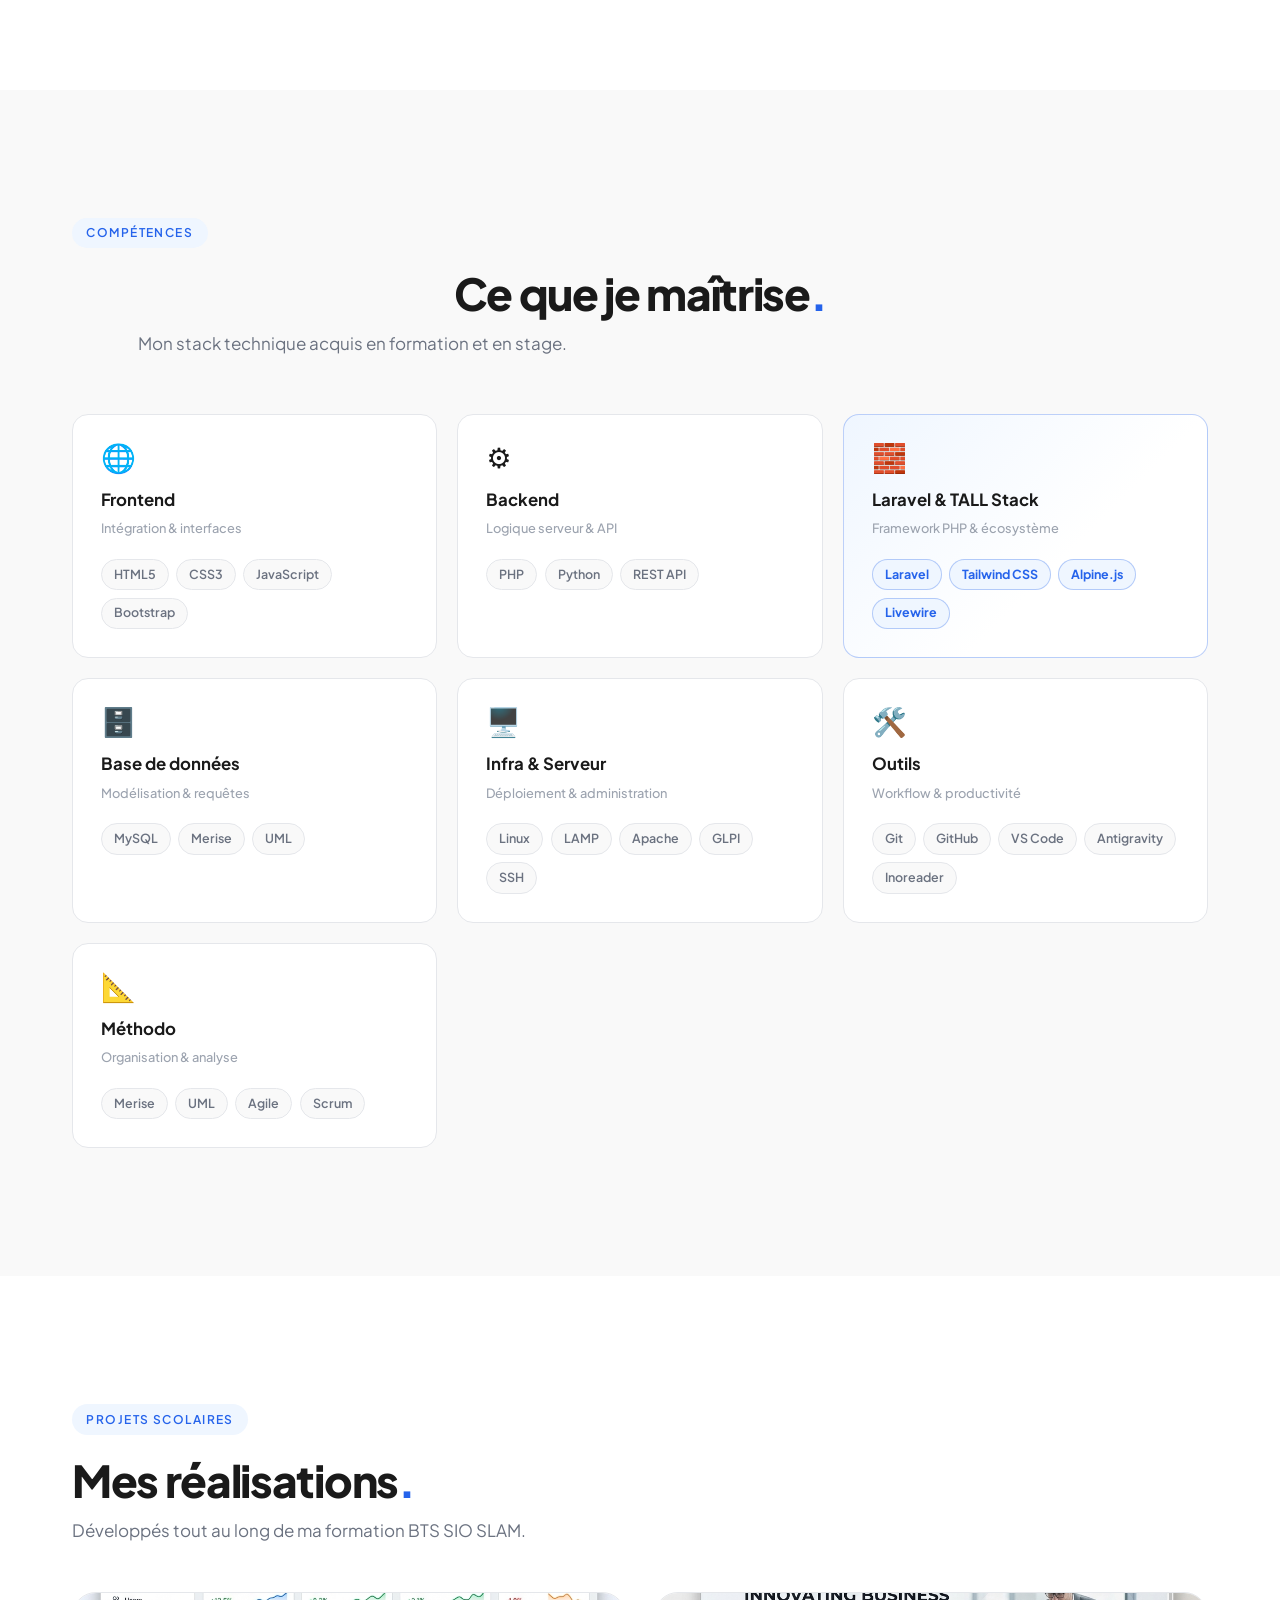
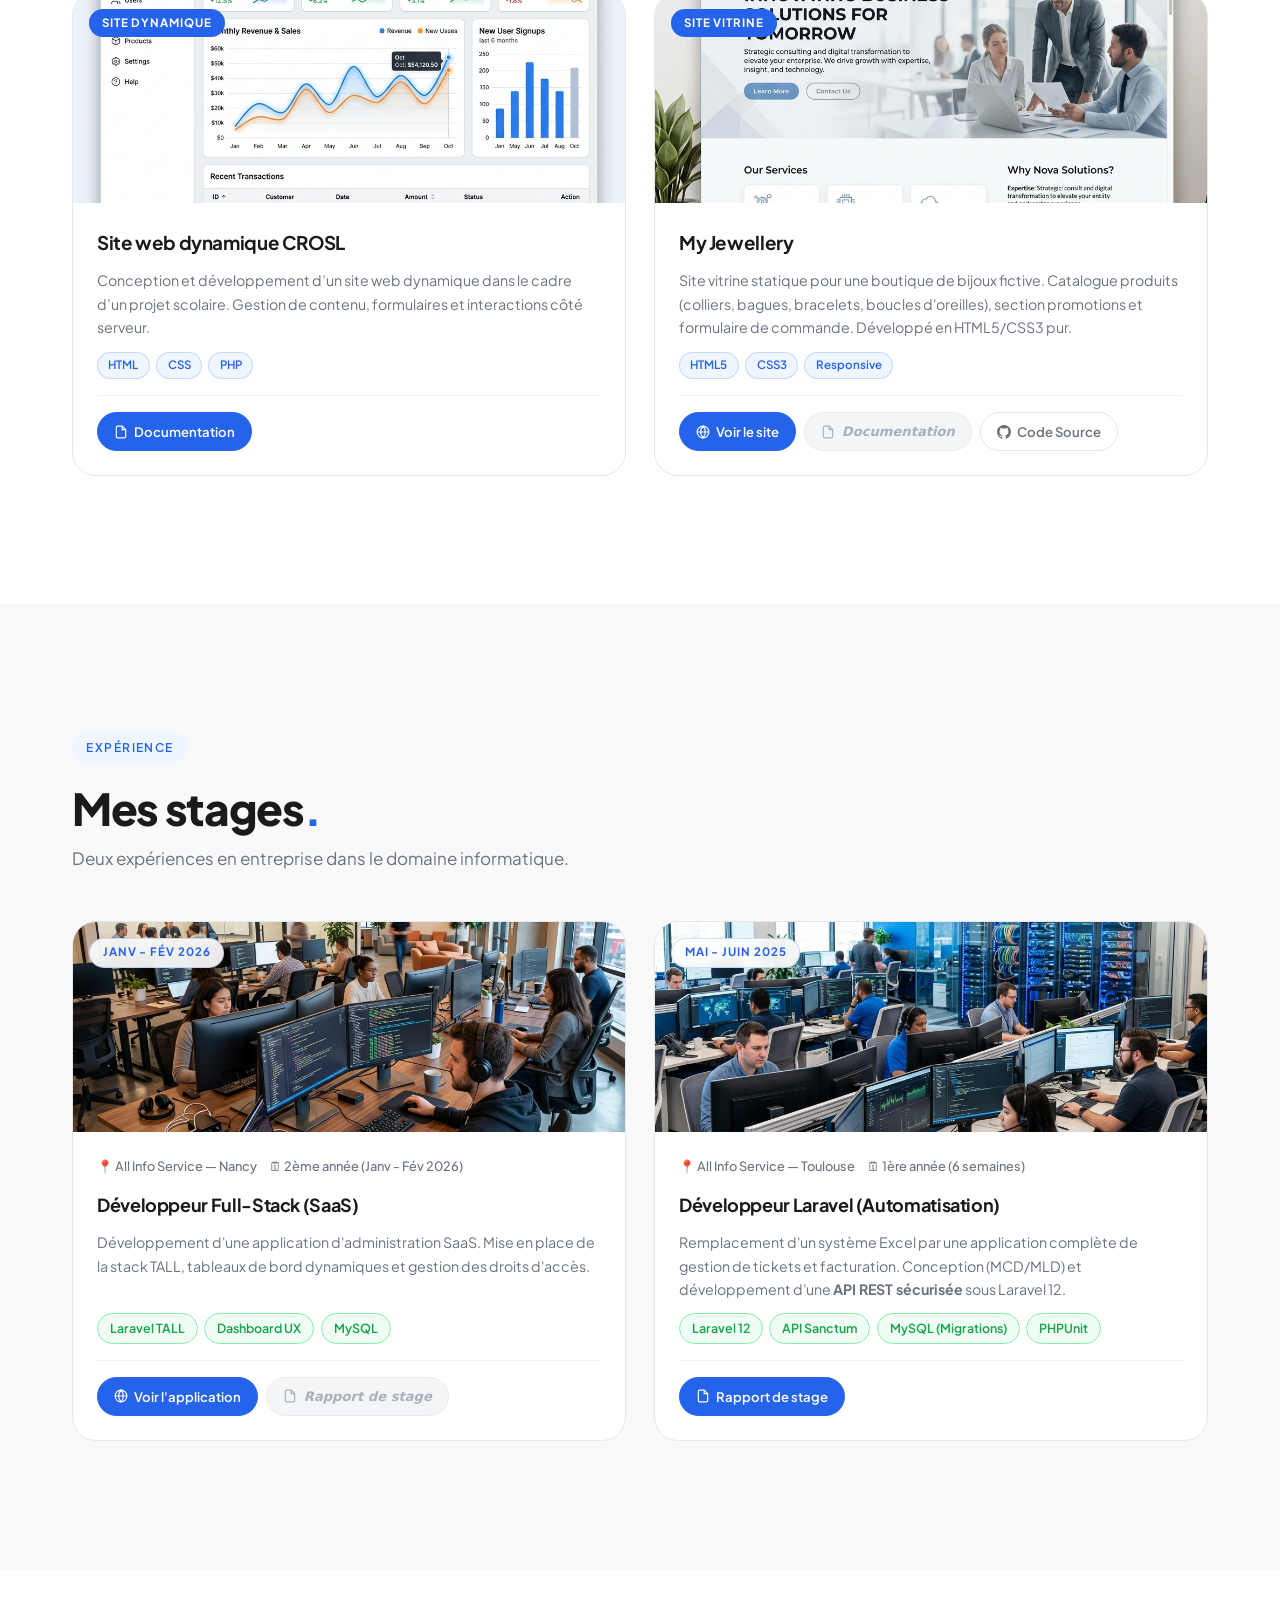
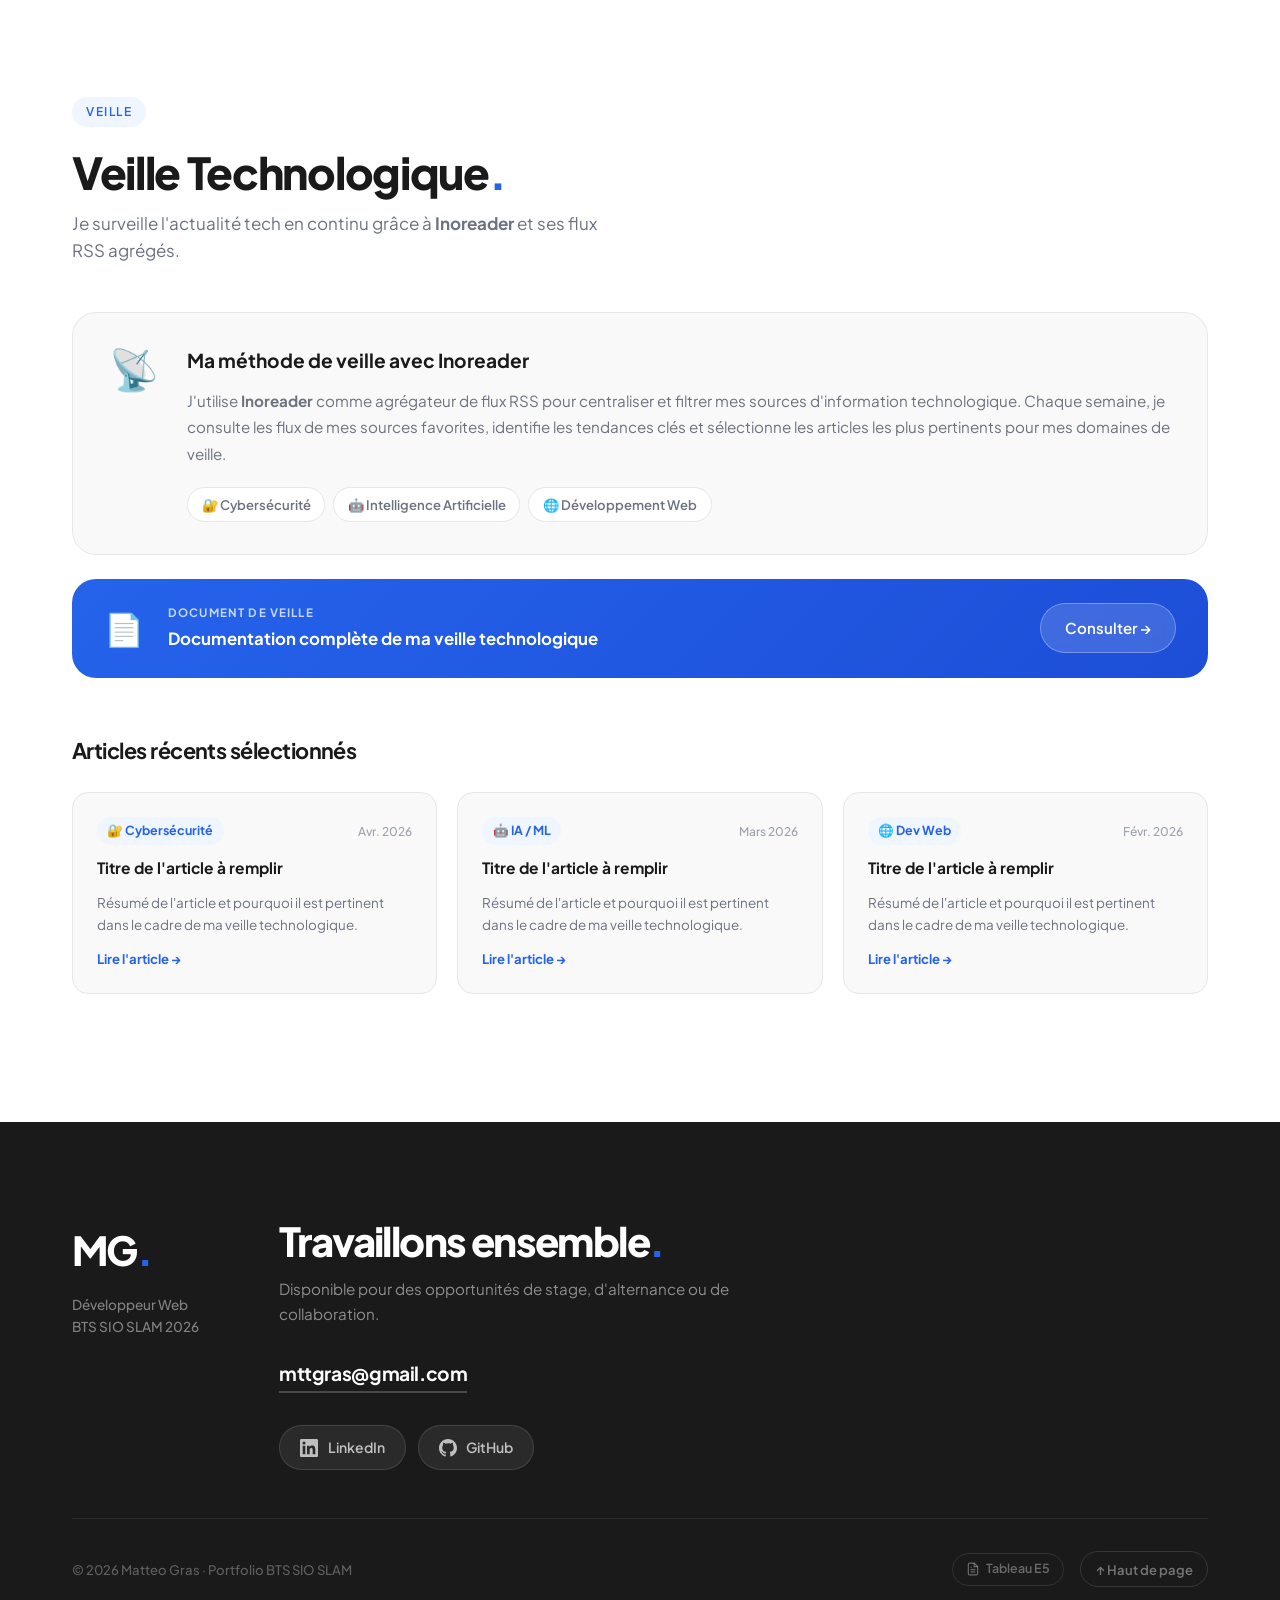
==== commit 08a111f0: "chore: nettoyage du dépôt et corrections de liens" ====
--- a/index.html
+++ b/index.html
@@ -336,7 +336,7 @@
                 <span class="tech-chip">Responsive</span>
               </div>
               <div class="project-card__actions">
-                <a href="https://adien65.github.io/portfolio/jeryweel/"
+                <a href="jeryweel/index.html"
                    class="btn-card btn-card--primary"
                    target="_blank" rel="noopener noreferrer"
                    id="btn-project2-site"
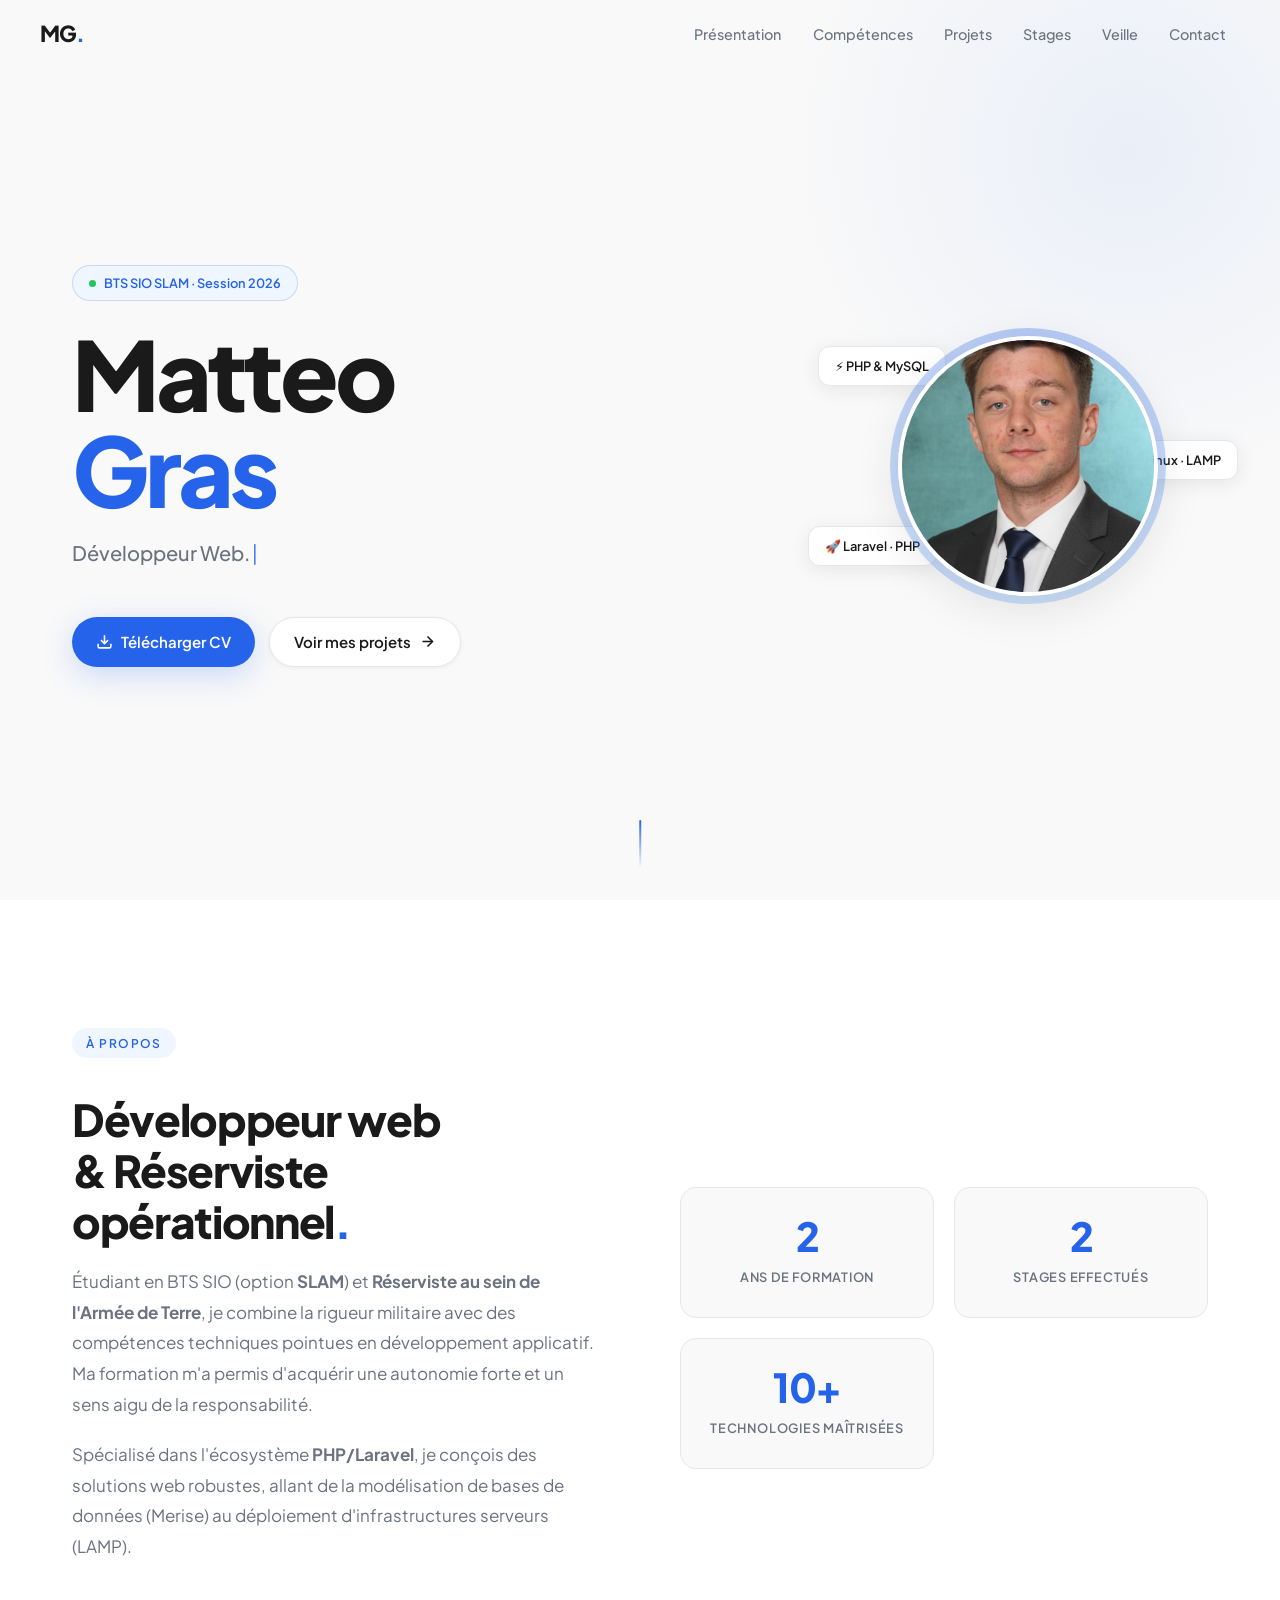
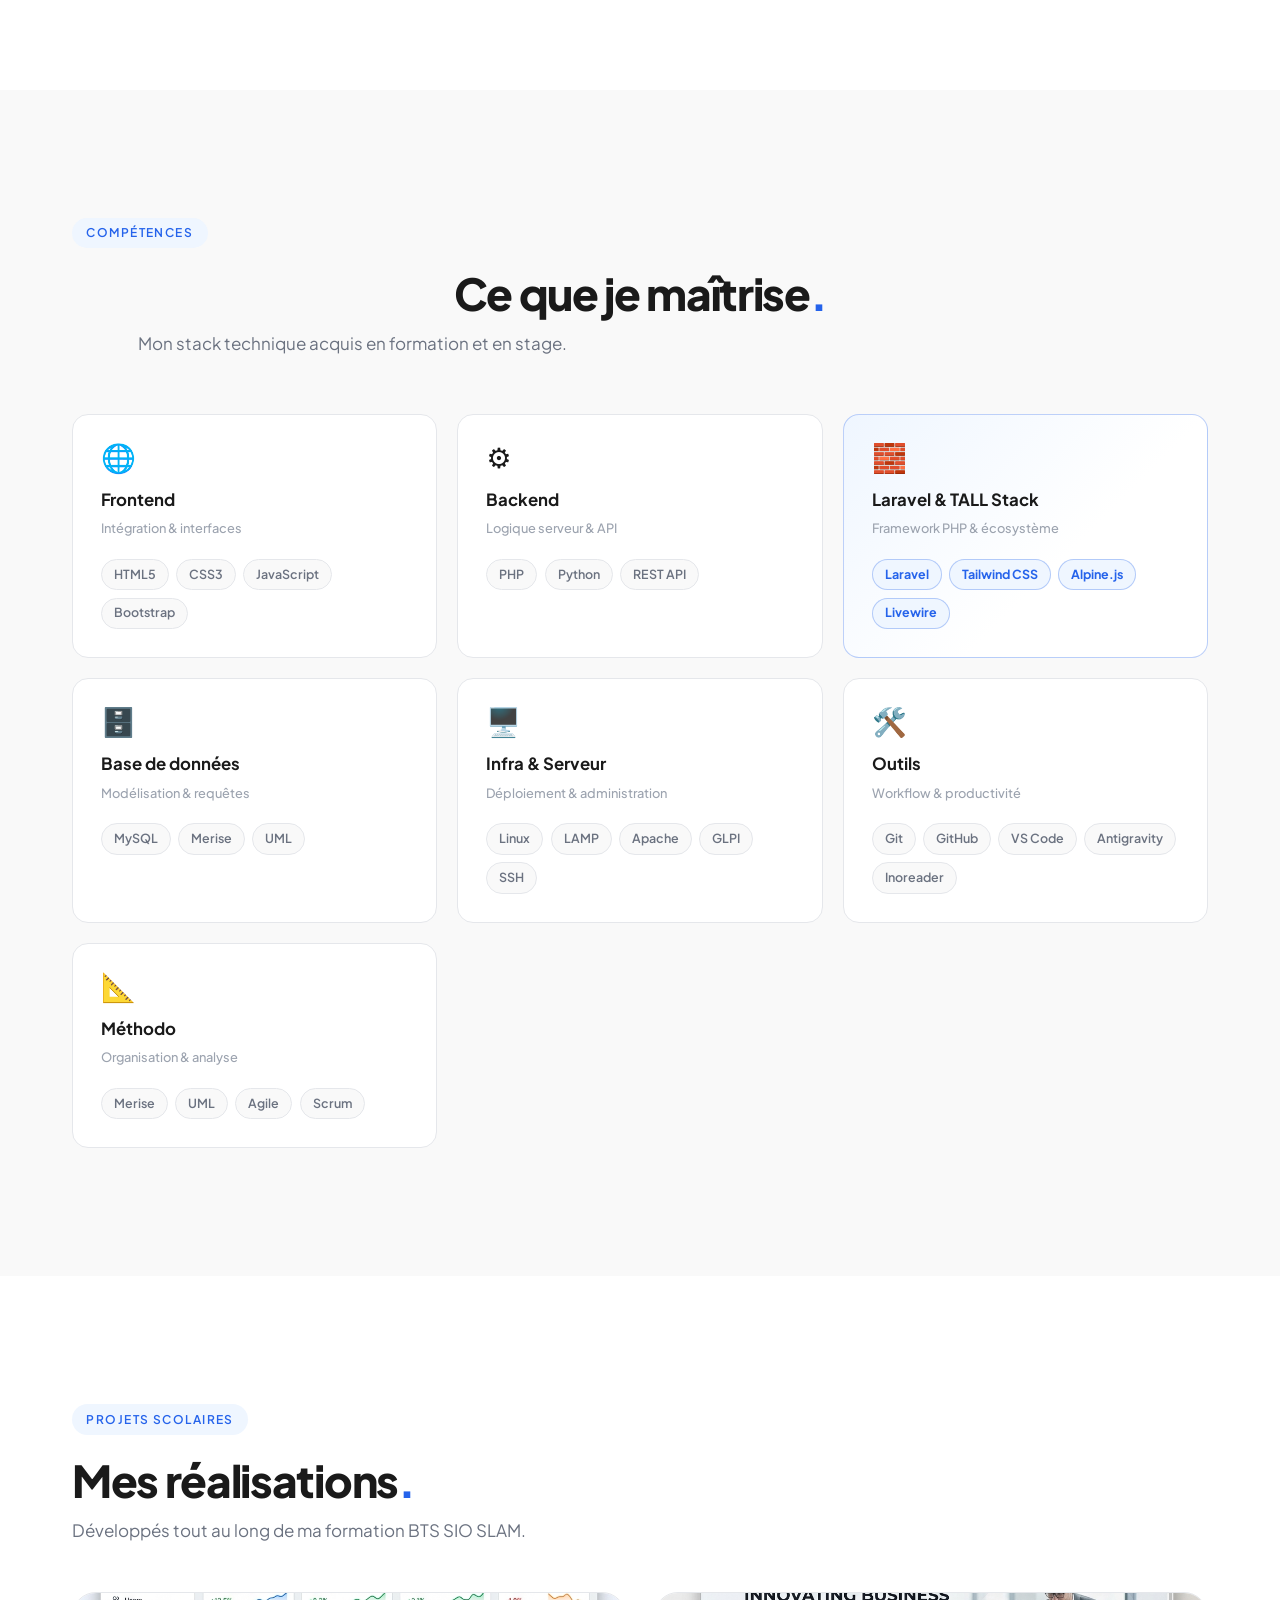
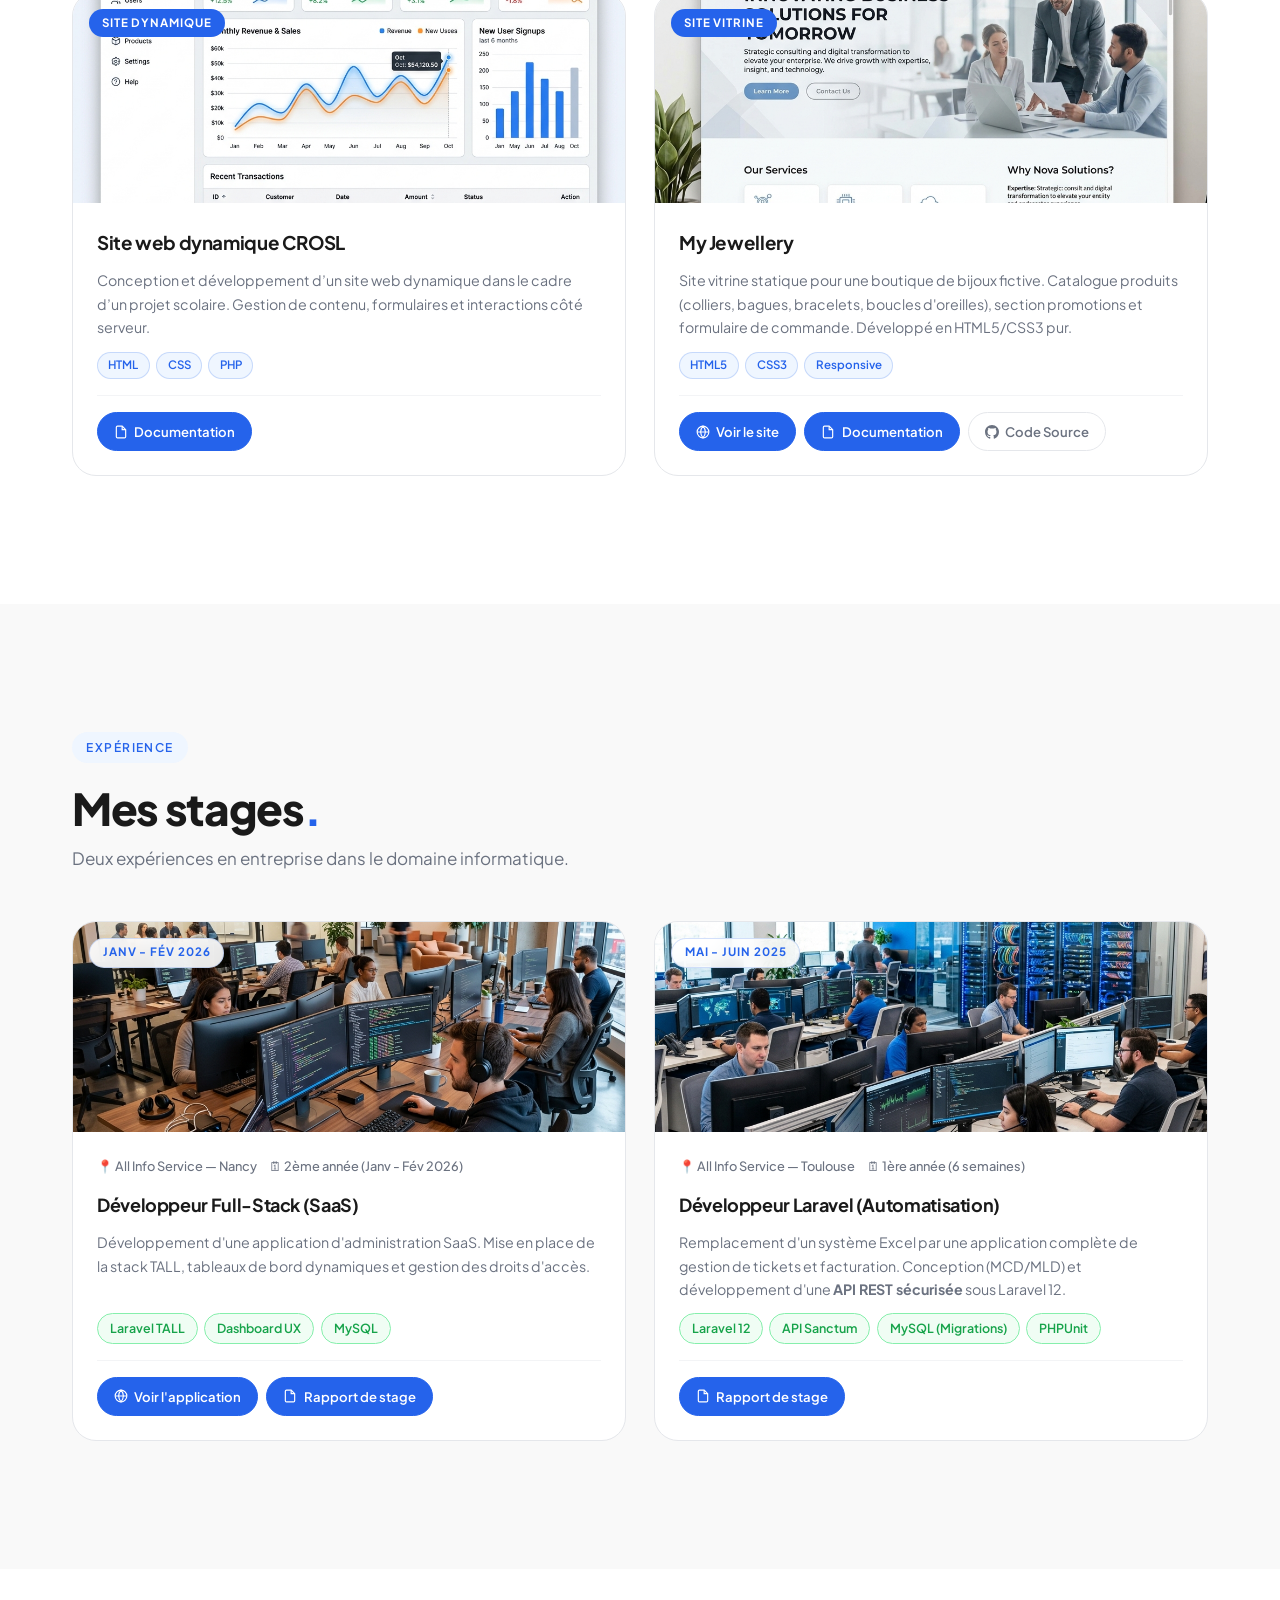
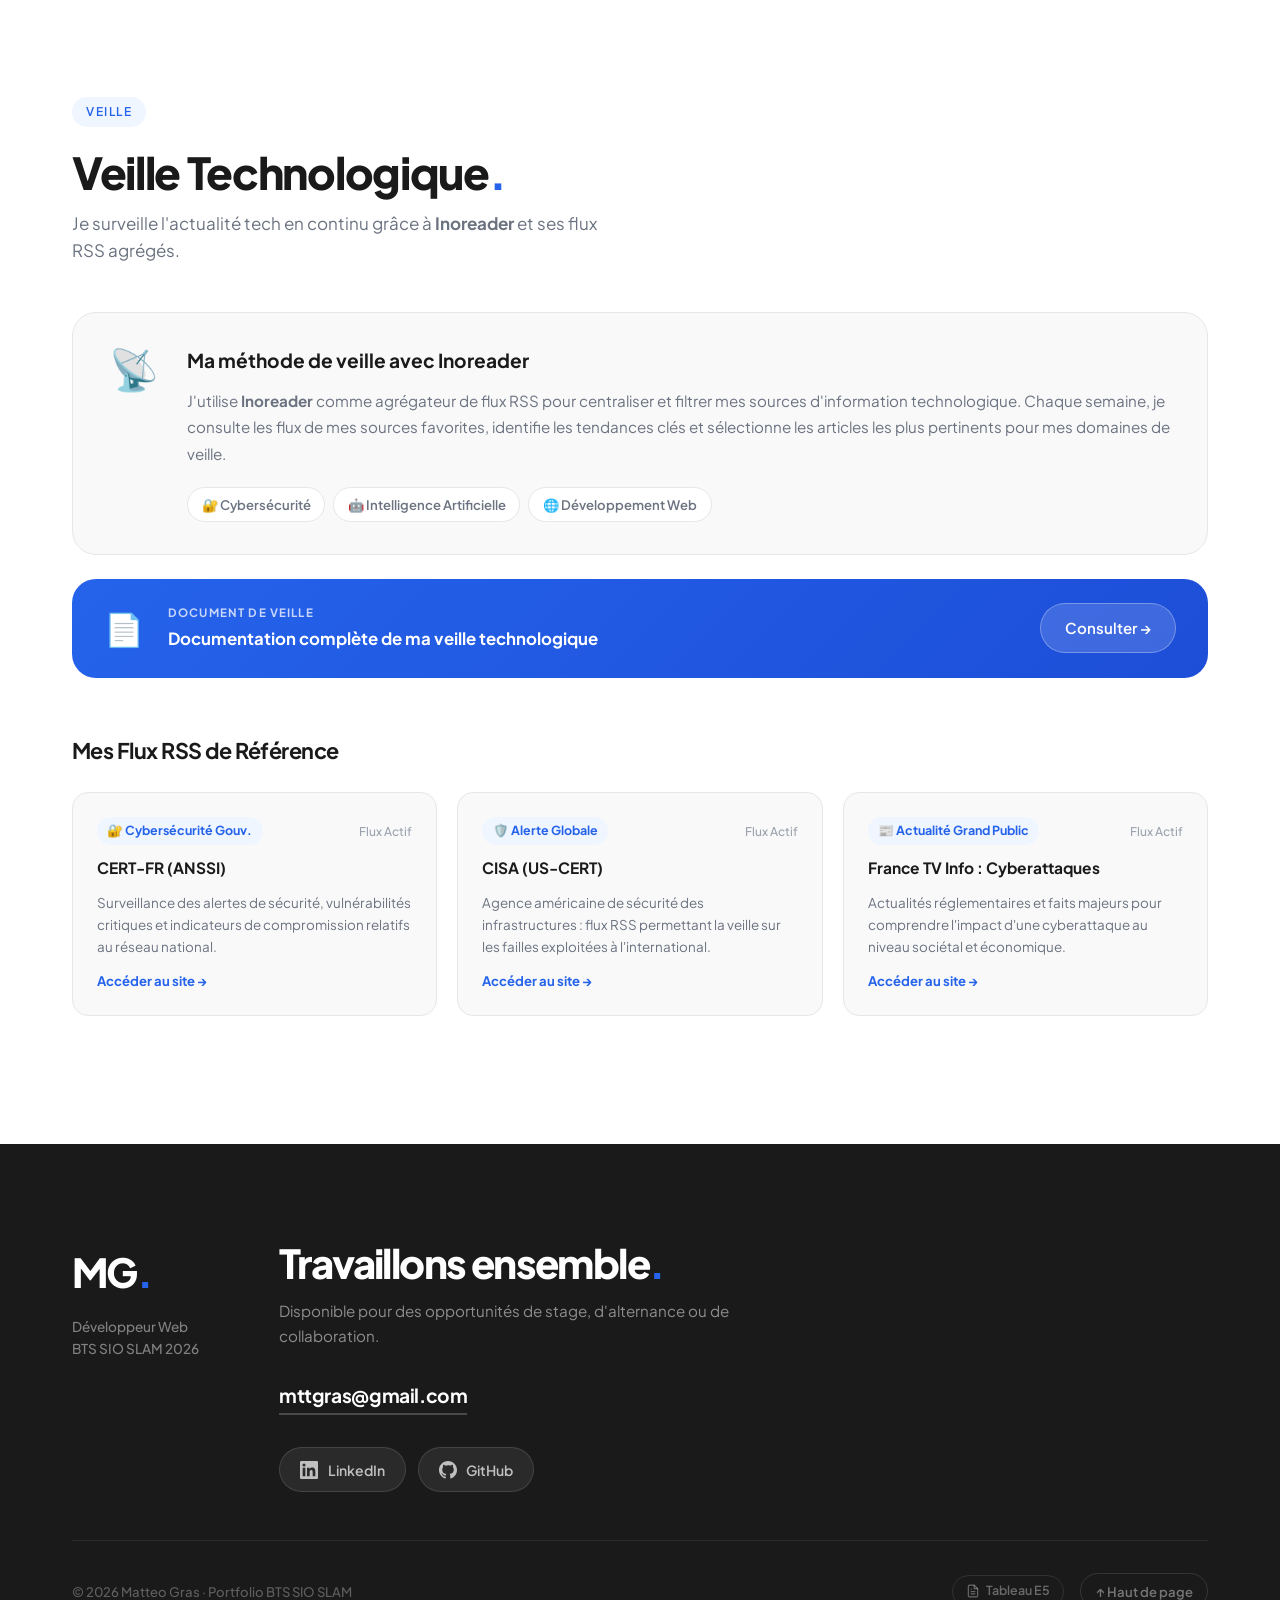
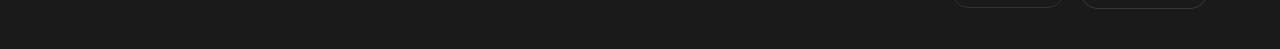
==== commit 51a42d9e: "ajout doc" ====
--- a/index.html
+++ b/index.html
@@ -1,10 +1,12 @@
-<!DOCTYPE html>
+﻿<!DOCTYPE html>
 <html lang="fr">
+
 <head>
   <meta charset="UTF-8" />
   <meta name="viewport" content="width=device-width, initial-scale=1.0" />
   <title>Matteo Gras — Portfolio Développeur BTS SIO SLAM 2026</title>
-  <meta name="description" content="Portfolio de Matteo Gras, développeur web en formation BTS SIO SLAM session 2026. Projets web, stages et veille technologique." />
+  <meta name="description"
+    content="Portfolio de Matteo Gras, développeur web en formation BTS SIO SLAM session 2026. Projets web, stages et veille technologique." />
   <meta name="author" content="Matteo Gras" />
   <meta name="robots" content="index, follow" />
 
@@ -17,7 +19,8 @@
   <!-- Fonts -->
   <link rel="preconnect" href="https://fonts.googleapis.com" />
   <link rel="preconnect" href="https://fonts.gstatic.com" crossorigin />
-  <link href="https://fonts.googleapis.com/css2?family=Plus+Jakarta+Sans:wght@400;500;600;700;800&display=swap" rel="stylesheet" />
+  <link href="https://fonts.googleapis.com/css2?family=Plus+Jakarta+Sans:wght@400;500;600;700;800&display=swap"
+    rel="stylesheet" />
 
   <!-- Styles -->
   <link rel="stylesheet" href="css/style.css" />
@@ -26,7 +29,8 @@
   <style>
     #scroll-progress {
       position: fixed;
-      top: 0; left: 0;
+      top: 0;
+      left: 0;
       height: 3px;
       width: 0%;
       background: linear-gradient(90deg, #2563EB, #60a5fa);
@@ -35,6 +39,7 @@
     }
   </style>
 </head>
+
 <body>
 
   <!-- Scroll Progress Bar -->
@@ -50,10 +55,10 @@
       <ul class="nav__links" id="nav-links" role="list" aria-label="Liens de navigation">
         <li><a href="#presentation" class="nav__link">Présentation</a></li>
         <li><a href="#competences" class="nav__link">Compétences</a></li>
-        <li><a href="#projets"      class="nav__link">Projets</a></li>
-        <li><a href="#stages"       class="nav__link">Stages</a></li>
-        <li><a href="#veille"       class="nav__link">Veille</a></li>
-        <li><a href="#contact"      class="nav__link">Contact</a></li>
+        <li><a href="#projets" class="nav__link">Projets</a></li>
+        <li><a href="#stages" class="nav__link">Stages</a></li>
+        <li><a href="#veille" class="nav__link">Veille</a></li>
+        <li><a href="#contact" class="nav__link">Contact</a></li>
       </ul>
 
       <button class="nav__hamburger" id="nav-hamburger" aria-label="Ouvrir le menu" aria-expanded="false">
@@ -87,25 +92,24 @@
           </p>
 
           <div class="hero__cta">
-            <a href="assets/cv/CV-Matteo-Gras.pdf"
-               download
-               class="btn btn--primary"
-               id="btn-cv"
-               aria-label="Télécharger le CV de Matteo Gras">
+            <a href="assets/cv/CV-Matteo-Gras.pdf" download class="btn btn--primary" id="btn-cv"
+              aria-label="Télécharger le CV de Matteo Gras">
               <!-- Download icon -->
-              <svg width="17" height="17" fill="none" stroke="currentColor" stroke-width="2.2" viewBox="0 0 24 24" aria-hidden="true">
-                <path d="M21 15v4a2 2 0 0 1-2 2H5a2 2 0 0 1-2-2v-4"/>
-                <polyline points="7 10 12 15 17 10"/>
-                <line x1="12" y1="15" x2="12" y2="3"/>
+              <svg width="17" height="17" fill="none" stroke="currentColor" stroke-width="2.2" viewBox="0 0 24 24"
+                aria-hidden="true">
+                <path d="M21 15v4a2 2 0 0 1-2 2H5a2 2 0 0 1-2-2v-4" />
+                <polyline points="7 10 12 15 17 10" />
+                <line x1="12" y1="15" x2="12" y2="3" />
               </svg>
               Télécharger CV
             </a>
 
             <a href="#projets" class="btn btn--secondary" id="btn-see-projects" aria-label="Voir mes projets">
               Voir mes projets
-              <svg width="17" height="17" fill="none" stroke="currentColor" stroke-width="2.2" viewBox="0 0 24 24" aria-hidden="true">
-                <line x1="5" y1="12" x2="19" y2="12"/>
-                <polyline points="12 5 19 12 12 19"/>
+              <svg width="17" height="17" fill="none" stroke="currentColor" stroke-width="2.2" viewBox="0 0 24 24"
+                aria-hidden="true">
+                <line x1="5" y1="12" x2="19" y2="12" />
+                <polyline points="12 5 19 12 12 19" />
               </svg>
             </a>
           </div>
@@ -142,12 +146,13 @@
               Développeur web<br />& Réserviste opérationnel<span class="accent-dot">.</span>
             </h2>
             <p class="about__desc reveal" style="--delay:0.1s">
-              Étudiant en BTS SIO (option <strong>SLAM</strong>) et <strong>Réserviste au sein de l'Armée de Terre</strong>, 
-              je combine la rigueur militaire avec des compétences techniques pointues en développement applicatif. 
+              Étudiant en BTS SIO (option <strong>SLAM</strong>) et <strong>Réserviste au sein de l'Armée de
+                Terre</strong>,
+              je combine la rigueur militaire avec des compétences techniques pointues en développement applicatif.
               Ma formation m'a permis d'acquérir une autonomie forte et un sens aigu de la responsabilité.
             </p>
             <p class="about__desc reveal" style="--delay:0.2s">
-              Spécialisé dans l'écosystème <strong>PHP/Laravel</strong>, je conçois des solutions web robustes, 
+              Spécialisé dans l'écosystème <strong>PHP/Laravel</strong>, je conçois des solutions web robustes,
               allant de la modélisation de bases de données (Merise) au déploiement d'infrastructures serveurs (LAMP).
             </p>
           </div>
@@ -284,10 +289,8 @@
           <!-- Projet 1 — Site dynamique CROSL -->
           <article class="project-card reveal" style="--delay:0s">
             <div class="project-card__image-wrapper">
-              <img src="assets/images/project-1.png"
-                   alt="Aperçu du projet CROSL — site dynamique"
-                   class="project-card__image"
-                   loading="lazy" />
+              <img src="assets/images/project-1.png" alt="Aperçu du projet CROSL — site dynamique"
+                class="project-card__image" loading="lazy" />
               <div class="project-card__tag">Site Dynamique</div>
             </div>
             <div class="project-card__body">
@@ -302,12 +305,13 @@
                 <span class="tech-chip">PHP</span>
               </div>
               <div class="project-card__actions">
-                <a href="assets/docs/doc-projet1.pdf"
-                   class="btn-card btn-card--primary"
-                   target="_blank" rel="noopener noreferrer"
-                   id="btn-project1-doc"
-                   aria-label="Documentation PDF projet CROSL">
-                  <svg width="14" height="14" fill="none" stroke="currentColor" stroke-width="2" viewBox="0 0 24 24" aria-hidden="true"><path d="M14 2H6a2 2 0 0 0-2 2v16a2 2 0 0 0 2 2h12a2 2 0 0 0 2-2V8z"/><polyline points="14 2 14 8 20 8"/></svg>
+                <a href="assets/docs/doc-projet1.pdf" class="btn-card btn-card--primary" target="_blank"
+                  rel="noopener noreferrer" id="btn-project1-doc" aria-label="Documentation PDF projet CROSL">
+                  <svg width="14" height="14" fill="none" stroke="currentColor" stroke-width="2" viewBox="0 0 24 24"
+                    aria-hidden="true">
+                    <path d="M14 2H6a2 2 0 0 0-2 2v16a2 2 0 0 0 2 2h12a2 2 0 0 0 2-2V8z" />
+                    <polyline points="14 2 14 8 20 8" />
+                  </svg>
                   Documentation
                 </a>
               </div>
@@ -317,10 +321,8 @@
           <!-- Projet 2 — My Jewellery (site vitrine statique) -->
           <article class="project-card reveal" style="--delay:0.1s">
             <div class="project-card__image-wrapper">
-              <img src="assets/images/project-2.png"
-                   alt="Aperçu du site vitrine My Jewellery"
-                   class="project-card__image"
-                   loading="lazy" />
+              <img src="assets/images/project-2.png" alt="Aperçu du site vitrine My Jewellery"
+                class="project-card__image" loading="lazy" />
               <div class="project-card__tag">Site Vitrine</div>
             </div>
             <div class="project-card__body">
@@ -336,29 +338,33 @@
                 <span class="tech-chip">Responsive</span>
               </div>
               <div class="project-card__actions">
-                <a href="jeryweel/index.html"
-                   class="btn-card btn-card--primary"
-                   target="_blank" rel="noopener noreferrer"
-                   id="btn-project2-site"
-                   aria-label="Voir le site My Jewellery en ligne">
-                  <svg width="14" height="14" fill="none" stroke="currentColor" stroke-width="2" viewBox="0 0 24 24" aria-hidden="true"><circle cx="12" cy="12" r="10"/><line x1="2" y1="12" x2="22" y2="12"/><path d="M12 2a15.3 15.3 0 0 1 4 10 15.3 15.3 0 0 1-4 10 15.3 15.3 0 0 1-4-10 15.3 15.3 0 0 1 4-10z"/></svg>
+                <a href="jeryweel/index.html" class="btn-card btn-card--primary" target="_blank"
+                  rel="noopener noreferrer" id="btn-project2-site" aria-label="Voir le site My Jewellery en ligne">
+                  <svg width="14" height="14" fill="none" stroke="currentColor" stroke-width="2" viewBox="0 0 24 24"
+                    aria-hidden="true">
+                    <circle cx="12" cy="12" r="10" />
+                    <line x1="2" y1="12" x2="22" y2="12" />
+                    <path
+                      d="M12 2a15.3 15.3 0 0 1 4 10 15.3 15.3 0 0 1-4 10 15.3 15.3 0 0 1-4-10 15.3 15.3 0 0 1 4-10z" />
+                  </svg>
                   Voir le site
                 </a>
                 <!-- DOC: ajoute href="assets/docs/doc-projet2.pdf" quand la doc est prête -->
-                <a href="#"
-                   class="btn-card btn-card--local"
-                   id="btn-project2-doc"
-                   title="Documentation à venir"
-                   aria-label="Documentation My Jewellery (à venir)">
-                  <svg width="14" height="14" fill="none" stroke="currentColor" stroke-width="2" viewBox="0 0 24 24" aria-hidden="true"><path d="M14 2H6a2 2 0 0 0-2 2v16a2 2 0 0 0 2 2h12a2 2 0 0 0 2-2V8z"/><polyline points="14 2 14 8 20 8"/></svg>
+                <a href="assets/docs/rapport-de-stage2.pdf" class="btn-card btn-card--primary" id="btn-project2-doc"
+                  title="Documentation à venir" aria-label="Documentation My Jewellery (à venir)">
+                  <svg width="14" height="14" fill="none" stroke="currentColor" stroke-width="2" viewBox="0 0 24 24"
+                    aria-hidden="true">
+                    <path d="M14 2H6a2 2 0 0 0-2 2v16a2 2 0 0 0 2 2h12a2 2 0 0 0 2-2V8z" />
+                    <polyline points="14 2 14 8 20 8" />
+                  </svg>
                   Documentation
                 </a>
-                <a href="https://github.com/adien65"
-                   class="btn-card"
-                   target="_blank" rel="noopener noreferrer"
-                   id="btn-project2-code"
-                   aria-label="Code source My Jewellery sur GitHub">
-                  <svg width="14" height="14" fill="currentColor" viewBox="0 0 24 24" aria-hidden="true"><path d="M12 0c-6.626 0-12 5.373-12 12 0 5.302 3.438 9.8 8.207 11.387.599.111.793-.261.793-.577v-2.234c-3.338.726-4.033-1.416-4.033-1.416-.546-1.387-1.333-1.756-1.333-1.756-1.089-.745.083-.729.083-.729 1.205.084 1.839 1.237 1.839 1.237 1.07 1.834 2.807 1.304 3.492.997.107-.775.418-1.305.762-1.604-2.665-.305-5.467-1.334-5.467-5.931 0-1.311.469-2.381 1.236-3.221-.124-.303-.535-1.524.117-3.176 0 0 1.008-.322 3.301 1.23A11.509 11.509 0 0 1 12 5.803c1.02.005 2.047.138 3.006.404 2.291-1.552 3.297-1.23 3.297-1.23.653 1.653.242 2.874.118 3.176.77.84 1.235 1.911 1.235 3.221 0 4.609-2.807 5.624-5.479 5.921.43.372.823 1.102.823 2.222v3.293c0 .319.192.694.801.576C20.566 21.797 24 17.3 24 12c0-6.627-5.373-12-12-12z"/></svg>
+                <a href="https://github.com/adien65" class="btn-card" target="_blank" rel="noopener noreferrer"
+                  id="btn-project2-code" aria-label="Code source My Jewellery sur GitHub">
+                  <svg width="14" height="14" fill="currentColor" viewBox="0 0 24 24" aria-hidden="true">
+                    <path
+                      d="M12 0c-6.626 0-12 5.373-12 12 0 5.302 3.438 9.8 8.207 11.387.599.111.793-.261.793-.577v-2.234c-3.338.726-4.033-1.416-4.033-1.416-.546-1.387-1.333-1.756-1.333-1.756-1.089-.745.083-.729.083-.729 1.205.084 1.839 1.237 1.839 1.237 1.07 1.834 2.807 1.304 3.492.997.107-.775.418-1.305.762-1.604-2.665-.305-5.467-1.334-5.467-5.931 0-1.311.469-2.381 1.236-3.221-.124-.303-.535-1.524.117-3.176 0 0 1.008-.322 3.301 1.23A11.509 11.509 0 0 1 12 5.803c1.02.005 2.047.138 3.006.404 2.291-1.552 3.297-1.23 3.297-1.23.653 1.653.242 2.874.118 3.176.77.84 1.235 1.911 1.235 3.221 0 4.609-2.807 5.624-5.479 5.921.43.372.823 1.102.823 2.222v3.293c0 .319.192.694.801.576C20.566 21.797 24 17.3 24 12c0-6.627-5.373-12-12-12z" />
+                  </svg>
                   Code Source
                 </a>
               </div>
@@ -383,10 +389,8 @@
           <!-- Stage 2 - 2026 -->
           <article class="stage-card reveal" style="--delay:0s">
             <div class="stage-card__image-wrapper">
-              <img src="assets/images/stage-1.png"
-                   alt="All Info Service SaaS"
-                   class="stage-card__image"
-                   loading="lazy" />
+              <img src="assets/images/stage-1.png" alt="All Info Service SaaS" class="stage-card__image"
+                loading="lazy" />
               <div class="stage-card__badge">Janv - Fév 2026</div>
             </div>
             <div class="stage-card__body">
@@ -396,7 +400,7 @@
               </div>
               <h3 class="stage-card__title">Développeur Full-Stack (SaaS)</h3>
               <p class="stage-card__desc">
-                Développement d'une application d'administration SaaS. Mise en place de la stack TALL, 
+                Développement d'une application d'administration SaaS. Mise en place de la stack TALL,
                 tableaux de bord dynamiques et gestion des droits d'accès.
               </p>
               <div class="stage-card__skills">
@@ -406,20 +410,25 @@
               </div>
               <div class="stage-card__actions">
                 <a href="https://admin1005.hypnose-nancy.com/access-7f2a9b4e8c1d6x3p5k9m"
-                   class="btn-card btn-card--primary"
-                   target="_blank" rel="noopener noreferrer"
-                   id="btn-stage2-site"
-                   aria-label="Voir l'application SaaS en ligne">
-                  <svg width="14" height="14" fill="none" stroke="currentColor" stroke-width="2" viewBox="0 0 24 24" aria-hidden="true"><circle cx="12" cy="12" r="10"/><line x1="2" y1="12" x2="22" y2="12"/><path d="M12 2a15.3 15.3 0 0 1 4 10 15.3 15.3 0 0 1-4 10 15.3 15.3 0 0 1-4-10 15.3 15.3 0 0 1 4-10z"/></svg>
+                  class="btn-card btn-card--primary" target="_blank" rel="noopener noreferrer" id="btn-stage2-site"
+                  aria-label="Voir l'application SaaS en ligne">
+                  <svg width="14" height="14" fill="none" stroke="currentColor" stroke-width="2" viewBox="0 0 24 24"
+                    aria-hidden="true">
+                    <circle cx="12" cy="12" r="10" />
+                    <line x1="2" y1="12" x2="22" y2="12" />
+                    <path
+                      d="M12 2a15.3 15.3 0 0 1 4 10 15.3 15.3 0 0 1-4 10 15.3 15.3 0 0 1-4-10 15.3 15.3 0 0 1 4-10z" />
+                  </svg>
                   Voir l'application
                 </a>
                 <!-- DOC: ajoute href="assets/docs/rapport-stage2.pdf" quand disponible -->
-                <a href="#"
-                   class="btn-card btn-card--local"
-                   id="btn-stage2-doc"
-                   title="Rapport à venir"
-                   aria-label="Rapport de stage 2 (à venir)">
-                  <svg width="14" height="14" fill="none" stroke="currentColor" stroke-width="2" viewBox="0 0 24 24" aria-hidden="true"><path d="M14 2H6a2 2 0 0 0-2 2v16a2 2 0 0 0 2 2h12a2 2 0 0 0 2-2V8z"/><polyline points="14 2 14 8 20 8"/></svg>
+                <a href="assets/docs/rapport-stage2.pdf" class="btn-card btn-card--primary" id="btn-stage2-doc"
+                  target="_blank" rel="noopener noreferrer" aria-label="Rapport de stage 2ème année">
+                  <svg width="14" height="14" fill="none" stroke="currentColor" stroke-width="2" viewBox="0 0 24 24"
+                    aria-hidden="true">
+                    <path d="M14 2H6a2 2 0 0 0-2 2v16a2 2 0 0 0 2 2h12a2 2 0 0 0 2-2V8z" />
+                    <polyline points="14 2 14 8 20 8" />
+                  </svg>
                   Rapport de stage
                 </a>
               </div>
@@ -429,10 +438,8 @@
           <!-- Stage 1 - 2025 -->
           <article class="stage-card reveal" style="--delay:0.12s">
             <div class="stage-card__image-wrapper">
-              <img src="assets/images/stage-2.png"
-                   alt="All Info Service Laravel"
-                   class="stage-card__image"
-                   loading="lazy" />
+              <img src="assets/images/stage-2.png" alt="All Info Service Laravel" class="stage-card__image"
+                loading="lazy" />
               <div class="stage-card__badge">Mai - Juin 2025</div>
             </div>
             <div class="stage-card__body">
@@ -442,7 +449,7 @@
               </div>
               <h3 class="stage-card__title">Développeur Laravel (Automatisation)</h3>
               <p class="stage-card__desc">
-                Remplacement d'un système Excel par une application complète de gestion de tickets et facturation. 
+                Remplacement d'un système Excel par une application complète de gestion de tickets et facturation.
                 Conception (MCD/MLD) et développement d'une <strong>API REST sécurisée</strong> sous Laravel 12.
               </p>
               <div class="stage-card__skills">
@@ -452,12 +459,13 @@
                 <span class="chip chip--stage">PHPUnit</span>
               </div>
               <div class="stage-card__actions">
-                <a href="assets/docs/rapport-stage1.docx"
-                   class="btn-card btn-card--primary"
-                   target="_blank" rel="noopener noreferrer"
-                   id="btn-stage1-rapport"
-                   aria-label="Rapport de stage 1ère année">
-                  <svg width="14" height="14" fill="none" stroke="currentColor" stroke-width="2" viewBox="0 0 24 24" aria-hidden="true"><path d="M14 2H6a2 2 0 0 0-2 2v16a2 2 0 0 0 2 2h12a2 2 0 0 0 2-2V8z"/><polyline points="14 2 14 8 20 8"/></svg>
+                <a href="assets/docs/rapport-stage1.docx" class="btn-card btn-card--primary" target="_blank"
+                  rel="noopener noreferrer" id="btn-stage1-rapport" aria-label="Rapport de stage 1ère année">
+                  <svg width="14" height="14" fill="none" stroke="currentColor" stroke-width="2" viewBox="0 0 24 24"
+                    aria-hidden="true">
+                    <path d="M14 2H6a2 2 0 0 0-2 2v16a2 2 0 0 0 2 2h12a2 2 0 0 0 2-2V8z" />
+                    <polyline points="14 2 14 8 20 8" />
+                  </svg>
                   Rapport de stage
                 </a>
               </div>
@@ -476,7 +484,7 @@
         <div class="section-tag reveal">Veille</div>
         <h2 class="section-title reveal">Veille Technologique<span class="accent-dot">.</span></h2>
         <p class="section-subtitle reveal">
-          Je surveille l'actualité tech en continu grâce à <strong>Inoreader</strong> 
+          Je surveille l'actualité tech en continu grâce à <strong>Inoreader</strong>
           et ses flux RSS agrégés.
         </p>
 
@@ -486,9 +494,9 @@
           <div class="watch__method-content">
             <h3>Ma méthode de veille avec Inoreader</h3>
             <p>
-              J'utilise <strong>Inoreader</strong> comme agrégateur de flux RSS pour centraliser 
-              et filtrer mes sources d'information technologique. Chaque semaine, je consulte les 
-              flux de mes sources favorites, identifie les tendances clés et sélectionne les articles 
+              J'utilise <strong>Inoreader</strong> comme agrégateur de flux RSS pour centraliser
+              et filtrer mes sources d'information technologique. Chaque semaine, je consulte les
+              flux de mes sources favorites, identifie les tendances clés et sélectionne les articles
               les plus pertinents pour mes domaines de veille.
             </p>
             <div class="watch__themes" aria-label="Thèmes de veille">
@@ -506,68 +514,57 @@
             <span class="watch__doc-label">Document de veille</span>
             <h4>Documentation complète de ma veille technologique</h4>
           </div>
-          <a href="assets/docs/veille-technologique.pdf"
-             class="btn"
-             target="_blank" rel="noopener noreferrer"
-             id="btn-veille-doc"
-             aria-label="Consulter la documentation de veille technologique">
+          <a href="assets/docs/veille-technologique.pdf" class="btn" target="_blank" rel="noopener noreferrer"
+            id="btn-veille-doc" aria-label="Consulter la documentation de veille technologique">
             Consulter →
           </a>
         </div>
 
-        <!-- Recent articles -->
-        <h3 class="watch__articles-title reveal" style="--delay:0.1s">Articles récents sélectionnés</h3>
+        <!-- Sources RSS surveillées -->
+        <h3 class="watch__articles-title reveal" style="--delay:0.1s">Mes Flux RSS de Référence</h3>
         <div class="watch__articles">
 
-          <a href="#"
-             class="watch-article reveal"
-             target="_blank" rel="noopener noreferrer"
-             style="--delay:0s"
-             id="watch-article-1"
-             aria-label="Article de veille cybersécurité">
+          <a href="https://www.cert.ssi.gouv.fr/" class="watch-article reveal" target="_blank" rel="noopener noreferrer"
+            style="--delay:0s" aria-label="CERT-FR">
             <div class="watch-article__header">
-              <span class="watch-article__source">🔐 Cybersécurité</span>
-              <span class="watch-article__date">Avr. 2026</span>
-            </div>
-            <h4 class="watch-article__title">Titre de l'article à remplir</h4>
+              <span class="watch-article__source">🔐 Cybersécurité Gouv.</span>
+              <span class="watch-article__date">Flux Actif</span>
+            </div>
+            <h4 class="watch-article__title">CERT-FR (ANSSI)</h4>
             <p class="watch-article__excerpt">
-              Résumé de l'article et pourquoi il est pertinent dans le cadre de ma veille technologique.
+              Surveillance des alertes de sécurité, vulnérabilités critiques et indicateurs de compromission relatifs au
+              réseau national.
             </p>
-            <span class="watch-article__link">Lire l'article →</span>
+            <span class="watch-article__link">Accéder au site →</span>
           </a>
 
-          <a href="#"
-             class="watch-article reveal"
-             target="_blank" rel="noopener noreferrer"
-             style="--delay:0.1s"
-             id="watch-article-2"
-             aria-label="Article de veille intelligence artificielle">
+          <a href="https://www.cisa.gov/news-events/cybersecurity-advisories" class="watch-article reveal"
+            target="_blank" rel="noopener noreferrer" style="--delay:0.1s" aria-label="CISA Alerts">
             <div class="watch-article__header">
-              <span class="watch-article__source">🤖 IA / ML</span>
-              <span class="watch-article__date">Mars 2026</span>
-            </div>
-            <h4 class="watch-article__title">Titre de l'article à remplir</h4>
+              <span class="watch-article__source">🛡️ Alerte Globale</span>
+              <span class="watch-article__date">Flux Actif</span>
+            </div>
+            <h4 class="watch-article__title">CISA (US-CERT)</h4>
             <p class="watch-article__excerpt">
-              Résumé de l'article et pourquoi il est pertinent dans le cadre de ma veille technologique.
+              Agence américaine de sécurité des infrastructures : flux RSS permettant la veille sur les failles
+              exploitées à l'international.
             </p>
-            <span class="watch-article__link">Lire l'article →</span>
+            <span class="watch-article__link">Accéder au site →</span>
           </a>
 
-          <a href="#"
-             class="watch-article reveal"
-             target="_blank" rel="noopener noreferrer"
-             style="--delay:0.2s"
-             id="watch-article-3"
-             aria-label="Article de veille développement web">
+          <a href="https://www.francetvinfo.fr/internet/securite-sur-internet/cyberattaques/"
+            class="watch-article reveal" target="_blank" rel="noopener noreferrer" style="--delay:0.2s"
+            aria-label="France TV Info Cyber">
             <div class="watch-article__header">
-              <span class="watch-article__source">🌐 Dev Web</span>
-              <span class="watch-article__date">Févr. 2026</span>
-            </div>
-            <h4 class="watch-article__title">Titre de l'article à remplir</h4>
+              <span class="watch-article__source">📰 Actualité Grand Public</span>
+              <span class="watch-article__date">Flux Actif</span>
+            </div>
+            <h4 class="watch-article__title">France TV Info : Cyberattaques</h4>
             <p class="watch-article__excerpt">
-              Résumé de l'article et pourquoi il est pertinent dans le cadre de ma veille technologique.
+              Actualités réglementaires et faits majeurs pour comprendre l'impact d'une cyberattaque au niveau sociétal
+              et économique.
             </p>
-            <span class="watch-article__link">Lire l'article →</span>
+            <span class="watch-article__link">Accéder au site →</span>
           </a>
 
         </div>
@@ -592,30 +589,28 @@
           <h2 class="footer__title">Travaillons ensemble<span class="accent-dot">.</span></h2>
           <p class="footer__subtitle">Disponible pour des opportunités de stage, d'alternance ou de collaboration.</p>
 
-          <a href="mailto:mttgras@gmail.com"
-             class="footer__email"
-             id="footer-email"
-             aria-label="Envoyer un email à Matteo Gras">
+          <a href="mailto:mttgras@gmail.com" class="footer__email" id="footer-email"
+            aria-label="Envoyer un email à Matteo Gras">
             mttgras@gmail.com
           </a>
 
           <div class="footer__socials">
-            <a href="https://www.linkedin.com/in/matteo-gras/"
-               class="social-btn"
-               target="_blank" rel="noopener noreferrer"
-               id="btn-linkedin"
-               aria-label="Profil LinkedIn de Matteo Gras">
+            <a href="https://www.linkedin.com/in/matteo-gras/" class="social-btn" target="_blank"
+              rel="noopener noreferrer" id="btn-linkedin" aria-label="Profil LinkedIn de Matteo Gras">
               <!-- LinkedIn SVG -->
-              <svg width="18" height="18" fill="currentColor" viewBox="0 0 24 24" aria-hidden="true"><path d="M20.447 20.452h-3.554v-5.569c0-1.328-.027-3.037-1.852-3.037-1.853 0-2.136 1.445-2.136 2.939v5.667H9.351V9h3.414v1.561h.046c.477-.9 1.637-1.85 3.37-1.85 3.601 0 4.267 2.37 4.267 5.455v6.286zM5.337 7.433a2.062 2.062 0 0 1-2.063-2.065 2.064 2.064 0 1 1 2.063 2.065zm1.782 13.019H3.555V9h3.564v11.452zM22.225 0H1.771C.792 0 0 .774 0 1.729v20.542C0 23.227.792 24 1.771 24h20.451C23.2 24 24 23.227 24 22.271V1.729C24 .774 23.2 0 22.222 0h.003z"/></svg>
+              <svg width="18" height="18" fill="currentColor" viewBox="0 0 24 24" aria-hidden="true">
+                <path
+                  d="M20.447 20.452h-3.554v-5.569c0-1.328-.027-3.037-1.852-3.037-1.853 0-2.136 1.445-2.136 2.939v5.667H9.351V9h3.414v1.561h.046c.477-.9 1.637-1.85 3.37-1.85 3.601 0 4.267 2.37 4.267 5.455v6.286zM5.337 7.433a2.062 2.062 0 0 1-2.063-2.065 2.064 2.064 0 1 1 2.063 2.065zm1.782 13.019H3.555V9h3.564v11.452zM22.225 0H1.771C.792 0 0 .774 0 1.729v20.542C0 23.227.792 24 1.771 24h20.451C23.2 24 24 23.227 24 22.271V1.729C24 .774 23.2 0 22.222 0h.003z" />
+              </svg>
               LinkedIn
             </a>
-            <a href="https://github.com/adien65"
-               class="social-btn"
-               target="_blank" rel="noopener noreferrer"
-               id="btn-github"
-               aria-label="Profil GitHub de Matteo Gras">
+            <a href="https://github.com/adien65" class="social-btn" target="_blank" rel="noopener noreferrer"
+              id="btn-github" aria-label="Profil GitHub de Matteo Gras">
               <!-- GitHub SVG -->
-              <svg width="18" height="18" fill="currentColor" viewBox="0 0 24 24" aria-hidden="true"><path d="M12 0c-6.626 0-12 5.373-12 12 0 5.302 3.438 9.8 8.207 11.387.599.111.793-.261.793-.577v-2.234c-3.338.726-4.033-1.416-4.033-1.416-.546-1.387-1.333-1.756-1.333-1.756-1.089-.745.083-.729.083-.729 1.205.084 1.839 1.237 1.839 1.237 1.07 1.834 2.807 1.304 3.492.997.107-.775.418-1.305.762-1.604-2.665-.305-5.467-1.334-5.467-5.931 0-1.311.469-2.381 1.236-3.221-.124-.303-.535-1.524.117-3.176 0 0 1.008-.322 3.301 1.23A11.509 11.509 0 0 1 12 5.803c1.02.005 2.047.138 3.006.404 2.291-1.552 3.297-1.23 3.297-1.23.653 1.653.242 2.874.118 3.176.77.84 1.235 1.911 1.235 3.221 0 4.609-2.807 5.624-5.479 5.921.43.372.823 1.102.823 2.222v3.293c0 .319.192.694.801.576C20.566 21.797 24 17.3 24 12c0-6.627-5.373-12-12-12z"/></svg>
+              <svg width="18" height="18" fill="currentColor" viewBox="0 0 24 24" aria-hidden="true">
+                <path
+                  d="M12 0c-6.626 0-12 5.373-12 12 0 5.302 3.438 9.8 8.207 11.387.599.111.793-.261.793-.577v-2.234c-3.338.726-4.033-1.416-4.033-1.416-.546-1.387-1.333-1.756-1.333-1.756-1.089-.745.083-.729.083-.729 1.205.084 1.839 1.237 1.839 1.237 1.07 1.834 2.807 1.304 3.492.997.107-.775.418-1.305.762-1.604-2.665-.305-5.467-1.334-5.467-5.931 0-1.311.469-2.381 1.236-3.221-.124-.303-.535-1.524.117-3.176 0 0 1.008-.322 3.301 1.23A11.509 11.509 0 0 1 12 5.803c1.02.005 2.047.138 3.006.404 2.291-1.552 3.297-1.23 3.297-1.23.653 1.653.242 2.874.118 3.176.77.84 1.235 1.911 1.235 3.221 0 4.609-2.807 5.624-5.479 5.921.43.372.823 1.102.823 2.222v3.293c0 .319.192.694.801.576C20.566 21.797 24 17.3 24 12c0-6.627-5.373-12-12-12z" />
+              </svg>
               GitHub
             </a>
           </div>
@@ -626,12 +621,17 @@
       <div class="footer__bottom">
         <p>© 2026 Matteo Gras &middot; Portfolio BTS SIO SLAM</p>
         <div class="footer__bottom-right">
-          <a href="assets/docs/tableau-synthese-e5.xlsx"
-             class="footer__e5-link"
-             id="btn-tableau-e5"
-             title="Télécharger le tableau de synthèse E5 (BTS SIO 2026)"
-             aria-label="Tableau de synthèse des compétences E5">
-            <svg width="14" height="14" fill="none" stroke="currentColor" stroke-width="2" viewBox="0 0 24 24" aria-hidden="true"><path d="M14 2H6a2 2 0 0 0-2 2v16a2 2 0 0 0 2 2h12a2 2 0 0 0 2-2V8z"/><polyline points="14 2 14 8 20 8"/><line x1="16" y1="13" x2="8" y2="13"/><line x1="16" y1="17" x2="8" y2="17"/><polyline points="10 9 9 9 8 9"/></svg>
+          <a href="assets/docs/tableau-synthese-e5.xlsx" class="footer__e5-link" id="btn-tableau-e5"
+            title="Télécharger le tableau de synthèse E5 (BTS SIO 2026)"
+            aria-label="Tableau de synthèse des compétences E5">
+            <svg width="14" height="14" fill="none" stroke="currentColor" stroke-width="2" viewBox="0 0 24 24"
+              aria-hidden="true">
+              <path d="M14 2H6a2 2 0 0 0-2 2v16a2 2 0 0 0 2 2h12a2 2 0 0 0 2-2V8z" />
+              <polyline points="14 2 14 8 20 8" />
+              <line x1="16" y1="13" x2="8" y2="13" />
+              <line x1="16" y1="17" x2="8" y2="17" />
+              <polyline points="10 9 9 9 8 9" />
+            </svg>
             Tableau E5
           </a>
           <a href="#hero" class="footer__back-top" aria-label="Retour en haut de la page">↑ Haut de page</a>
@@ -653,7 +653,10 @@
           <p class="modal-e5__subtitle">Réalisations professionnelles et compétences couvertes</p>
         </div>
         <button class="modal-e5__close" id="modal-e5-close" aria-label="Fermer le tableau E5">
-          <svg width="20" height="20" fill="none" stroke="currentColor" stroke-width="2.5" viewBox="0 0 24 24"><line x1="18" y1="6" x2="6" y2="18"/><line x1="6" y1="6" x2="18" y2="18"/></svg>
+          <svg width="20" height="20" fill="none" stroke="currentColor" stroke-width="2.5" viewBox="0 0 24 24">
+            <line x1="18" y1="6" x2="6" y2="18" />
+            <line x1="6" y1="6" x2="18" y2="18" />
+          </svg>
         </button>
       </div>
       <div class="modal-e5__body">
@@ -664,16 +667,20 @@
                 <th>Réalisations professionnelles</th>
                 <th>Période</th>
                 <th class="e5-comp" title="Gérer le patrimoine informatique">B1<br><small>Patrimoine</small></th>
-                <th class="e5-comp" title="Répondre aux incidents et demandes d'assistance et d'évolution">B2<br><small>Support</small></th>
-                <th class="e5-comp" title="Développer la présence en ligne de l'organisation">B3<br><small>Présence</small></th>
+                <th class="e5-comp" title="Répondre aux incidents et demandes d'assistance et d'évolution">
+                  B2<br><small>Support</small></th>
+                <th class="e5-comp" title="Développer la présence en ligne de l'organisation">
+                  B3<br><small>Présence</small></th>
                 <th class="e5-comp" title="Travailler en mode projet">B4<br><small>Projet</small></th>
-                <th class="e5-comp" title="Mettre à disposition des utilisateurs un service informatique">B5<br><small>Service</small></th>
+                <th class="e5-comp" title="Mettre à disposition des utilisateurs un service informatique">
+                  B5<br><small>Service</small></th>
                 <th class="e5-comp" title="Organiser son développement professionnel">B6<br><small>Pro.</small></th>
               </tr>
             </thead>
             <tbody>
               <tr>
-                <td class="e5-real">Conception et développement d'un site web dynamique CROSL<br><small style="font-weight:400;color:var(--text-muted)">(HTML, CSS, PHP)</small></td>
+                <td class="e5-real">Conception et développement d'un site web dynamique CROSL<br><small
+                    style="font-weight:400;color:var(--text-muted)">(HTML, CSS, PHP)</small></td>
                 <td class="e5-period">11/25 → 12/25</td>
                 <td class="e5-yes">✓</td>
                 <td></td>
@@ -683,7 +690,8 @@
                 <td></td>
               </tr>
               <tr>
-                <td class="e5-real">Développement d'un site vitrine — Projet SAM<br><small style="font-weight:400;color:var(--text-muted)">(HTML, CSS)</small></td>
+                <td class="e5-real">Développement d'un site vitrine — Projet SAM<br><small
+                    style="font-weight:400;color:var(--text-muted)">(HTML, CSS)</small></td>
                 <td class="e5-period">12/24</td>
                 <td class="e5-yes">✓</td>
                 <td></td>
@@ -693,7 +701,8 @@
                 <td></td>
               </tr>
               <tr>
-                <td class="e5-real">Dispositif de veille technologique<br><small style="font-weight:400;color:var(--text-muted)">(Inoreader)</small></td>
+                <td class="e5-real">Dispositif de veille technologique<br><small
+                    style="font-weight:400;color:var(--text-muted)">(Inoreader)</small></td>
                 <td class="e5-period">2025 / 26</td>
                 <td></td>
                 <td></td>
@@ -703,7 +712,8 @@
                 <td class="e5-yes">✓</td>
               </tr>
               <tr class="e5-stage-row">
-                <td class="e5-real">Conception et développement d'une application métier de gestion de tickets<br><small style="font-weight:400;color:#15803d">(Laravel — 1ère année)</small></td>
+                <td class="e5-real">Conception et développement d'une application métier de gestion de tickets<br><small
+                    style="font-weight:400;color:#15803d">(Laravel — 1ère année)</small></td>
                 <td class="e5-period">05/25 → 06/25</td>
                 <td class="e5-yes">✓</td>
                 <td class="e5-yes">✓</td>
@@ -713,7 +723,8 @@
                 <td class="e5-yes">✓</td>
               </tr>
               <tr class="e5-stage-row">
-                <td class="e5-real">Conception et développement d'une interface d'administration type SaaS<br><small style="font-weight:400;color:#15803d">(Laravel TALL — 2ème année)</small></td>
+                <td class="e5-real">Conception et développement d'une interface d'administration type SaaS<br><small
+                    style="font-weight:400;color:#15803d">(Laravel TALL — 2ème année)</small></td>
                 <td class="e5-period">01/26 → 02/26</td>
                 <td class="e5-yes">✓</td>
                 <td class="e5-yes">✓</td>
@@ -725,7 +736,8 @@
             </tbody>
           </table>
         </div>
-        <p class="e5-note">⚠️ Ce tableau est un aperçu. Référez-vous au fichier officiel pour les détails de compétences.</p>
+        <p class="e5-note">⚠️ Ce tableau est un aperçu. Référez-vous au fichier officiel pour les détails de
+          compétences.</p>
         <div class="e5-legend">
           <span class="e5-legend-item e5-legend-proj">Projet scolaire</span>
           <span class="e5-legend-item e5-legend-stage">Stage en entreprise</span>
@@ -733,7 +745,12 @@
         </div>
         <div class="e5-download">
           <a href="assets/docs/tableau-synthese-e5.xlsx" class="btn btn--primary" id="btn-e5-download">
-            <svg width="16" height="16" fill="none" stroke="currentColor" stroke-width="2.2" viewBox="0 0 24 24" aria-hidden="true"><path d="M21 15v4a2 2 0 0 1-2 2H5a2 2 0 0 1-2-2v-4"/><polyline points="7 10 12 15 17 10"/><line x1="12" y1="15" x2="12" y2="3"/></svg>
+            <svg width="16" height="16" fill="none" stroke="currentColor" stroke-width="2.2" viewBox="0 0 24 24"
+              aria-hidden="true">
+              <path d="M21 15v4a2 2 0 0 1-2 2H5a2 2 0 0 1-2-2v-4" />
+              <polyline points="7 10 12 15 17 10" />
+              <line x1="12" y1="15" x2="12" y2="3" />
+            </svg>
             Télécharger le tableau officiel (.xlsx)
           </a>
         </div>
@@ -743,4 +760,5 @@
 
   <script src="js/main.js" defer></script>
 </body>
-</html>
+
+</html>
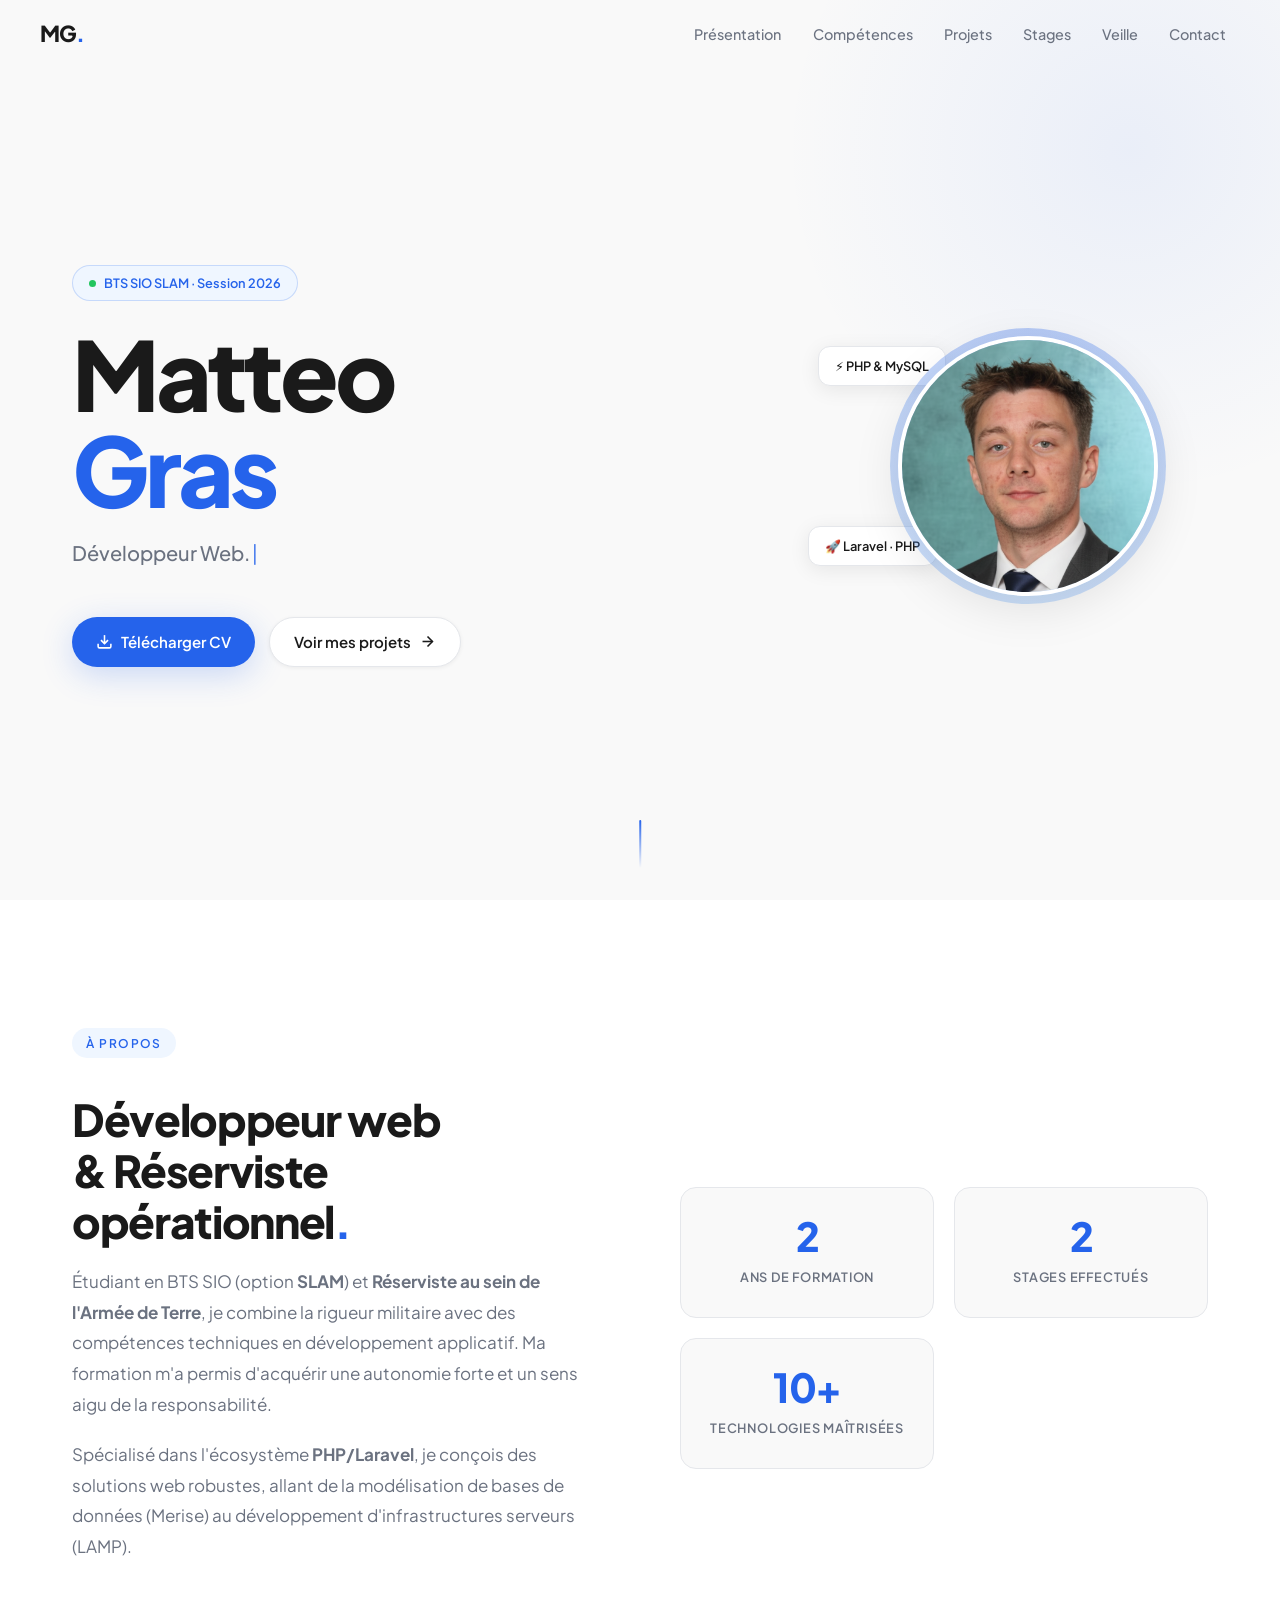
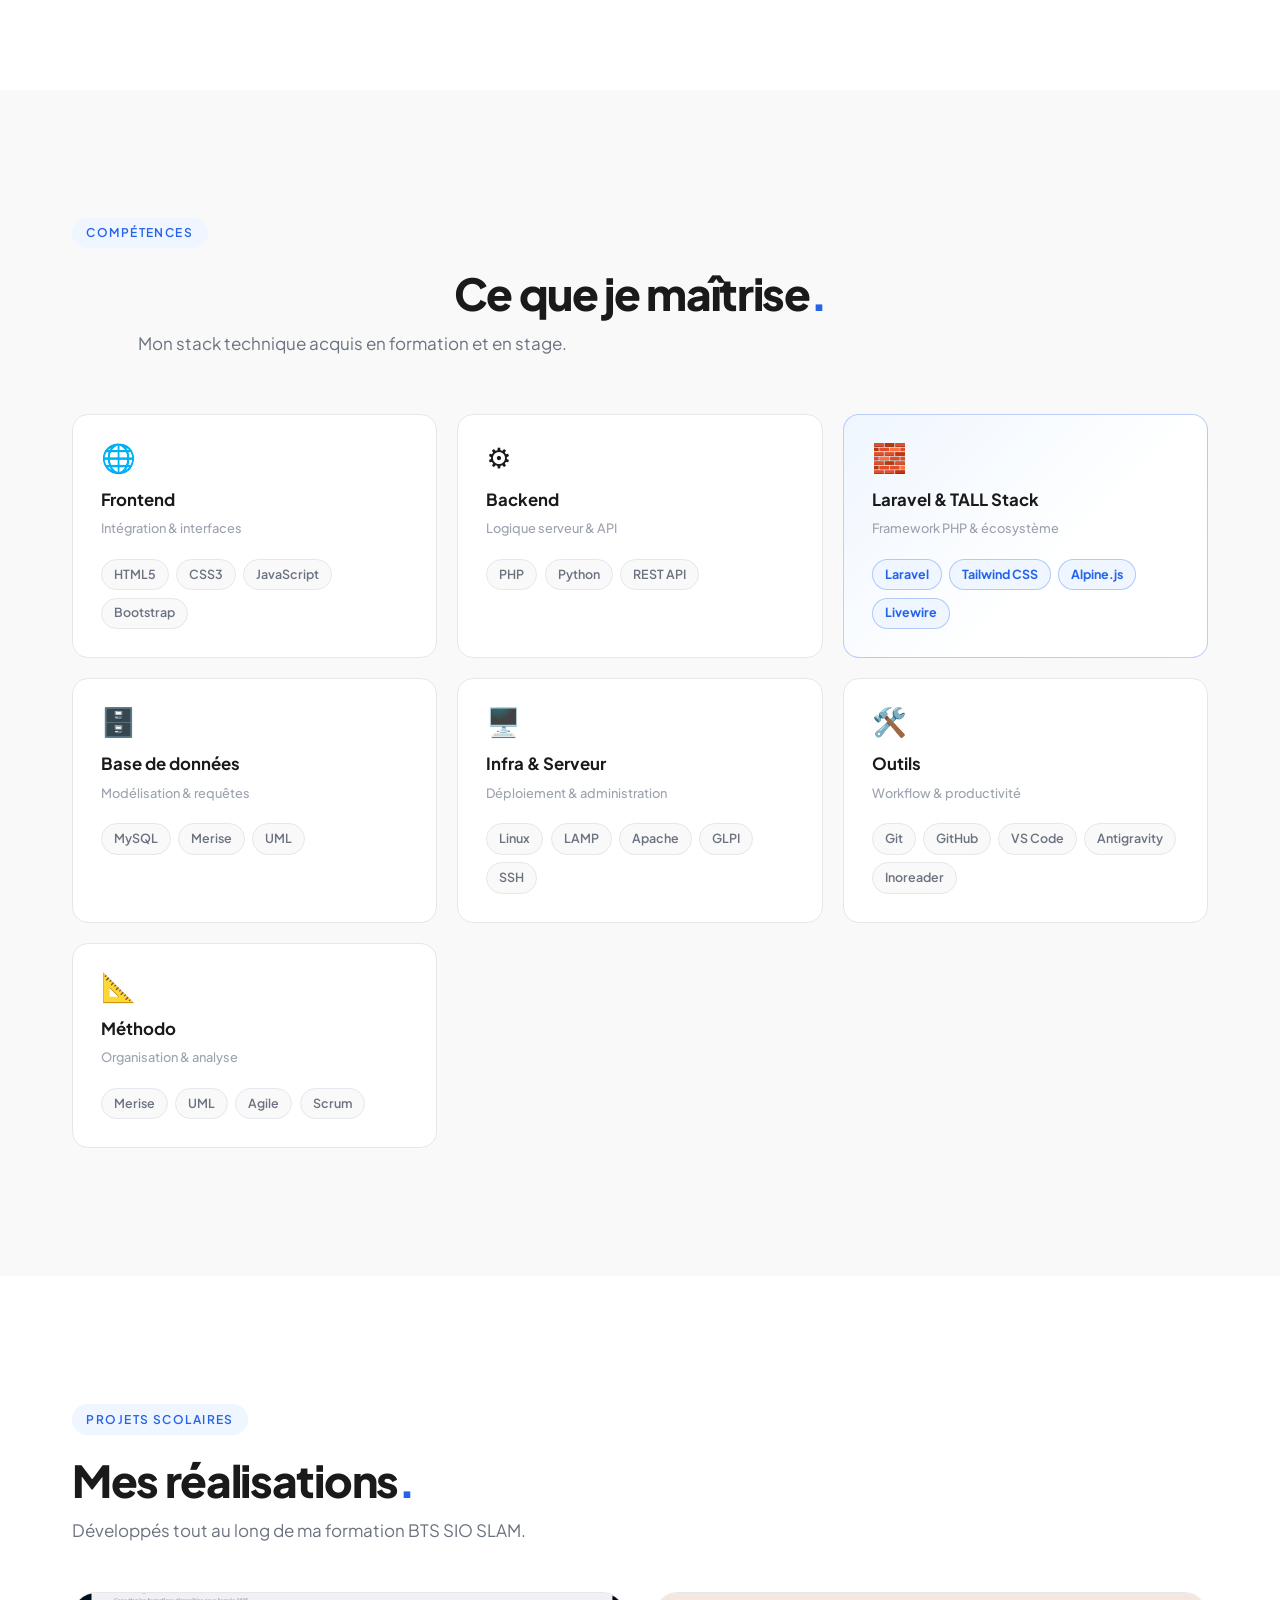
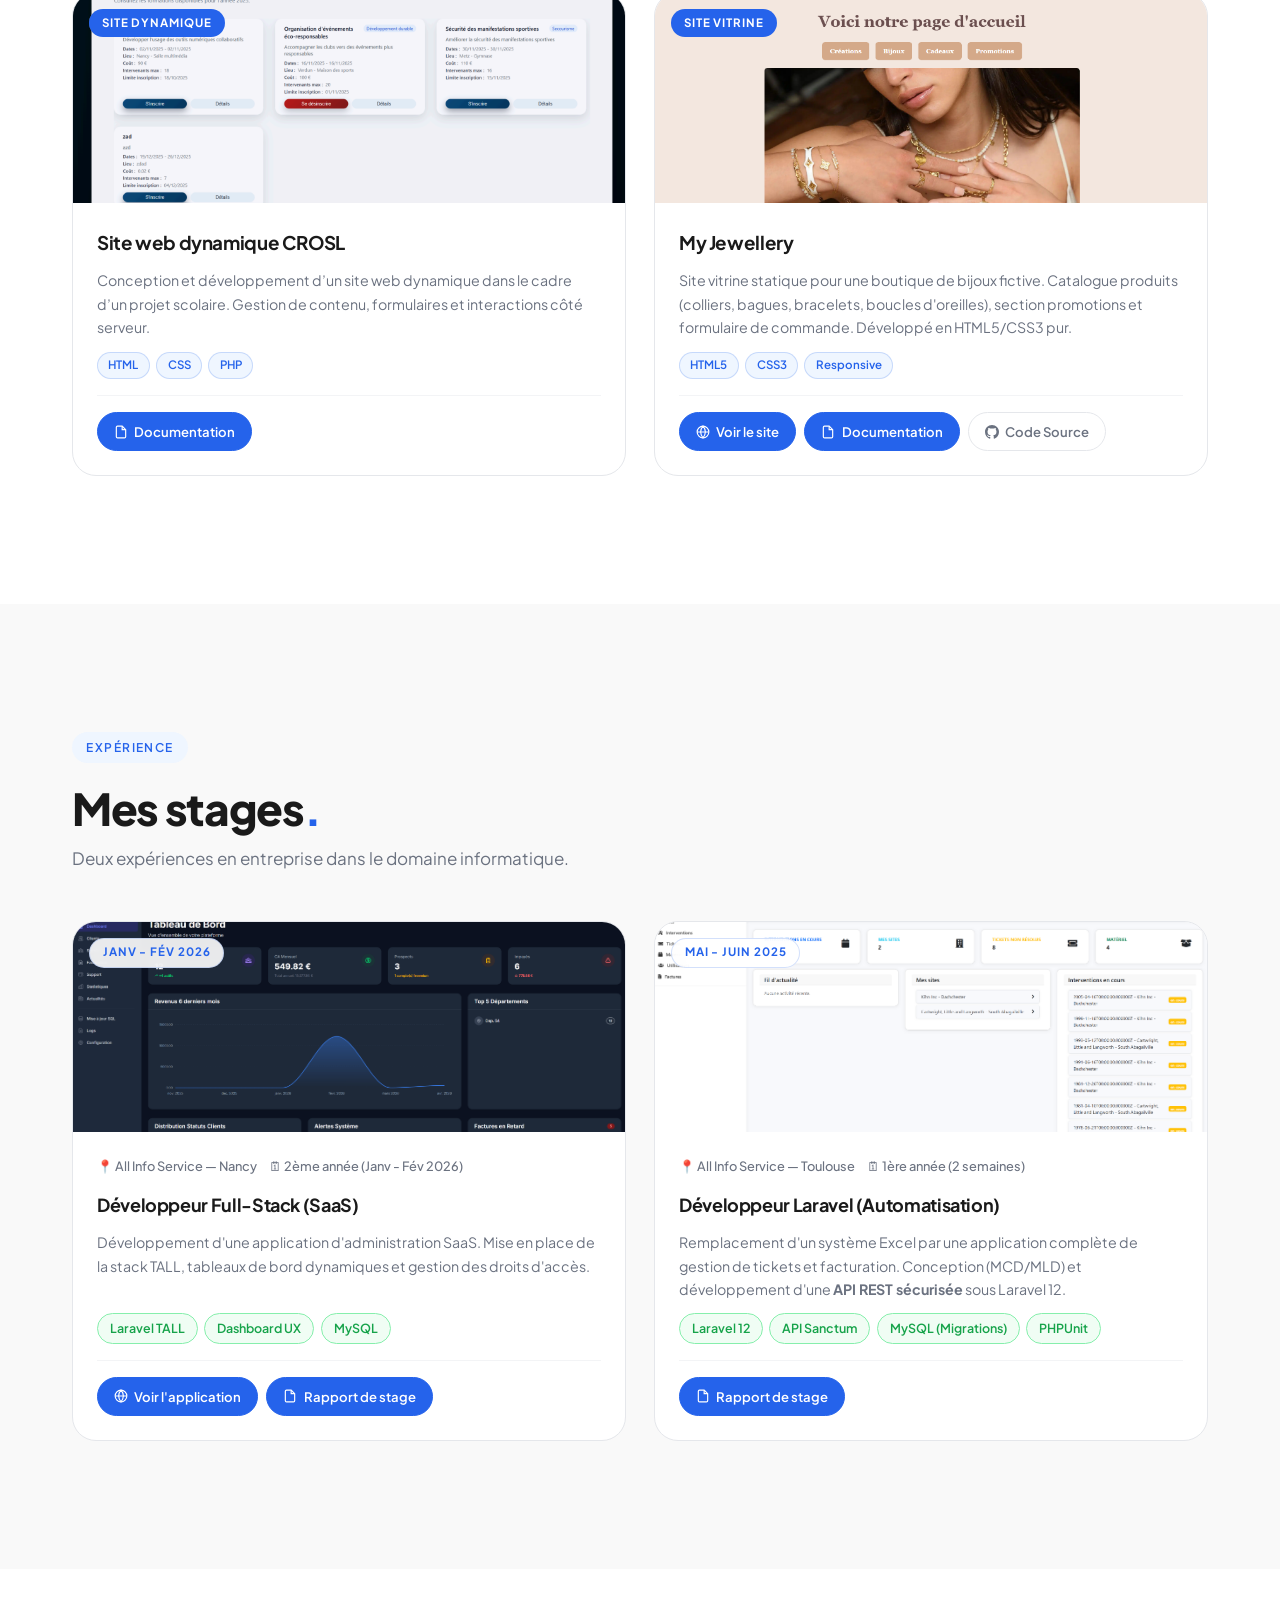
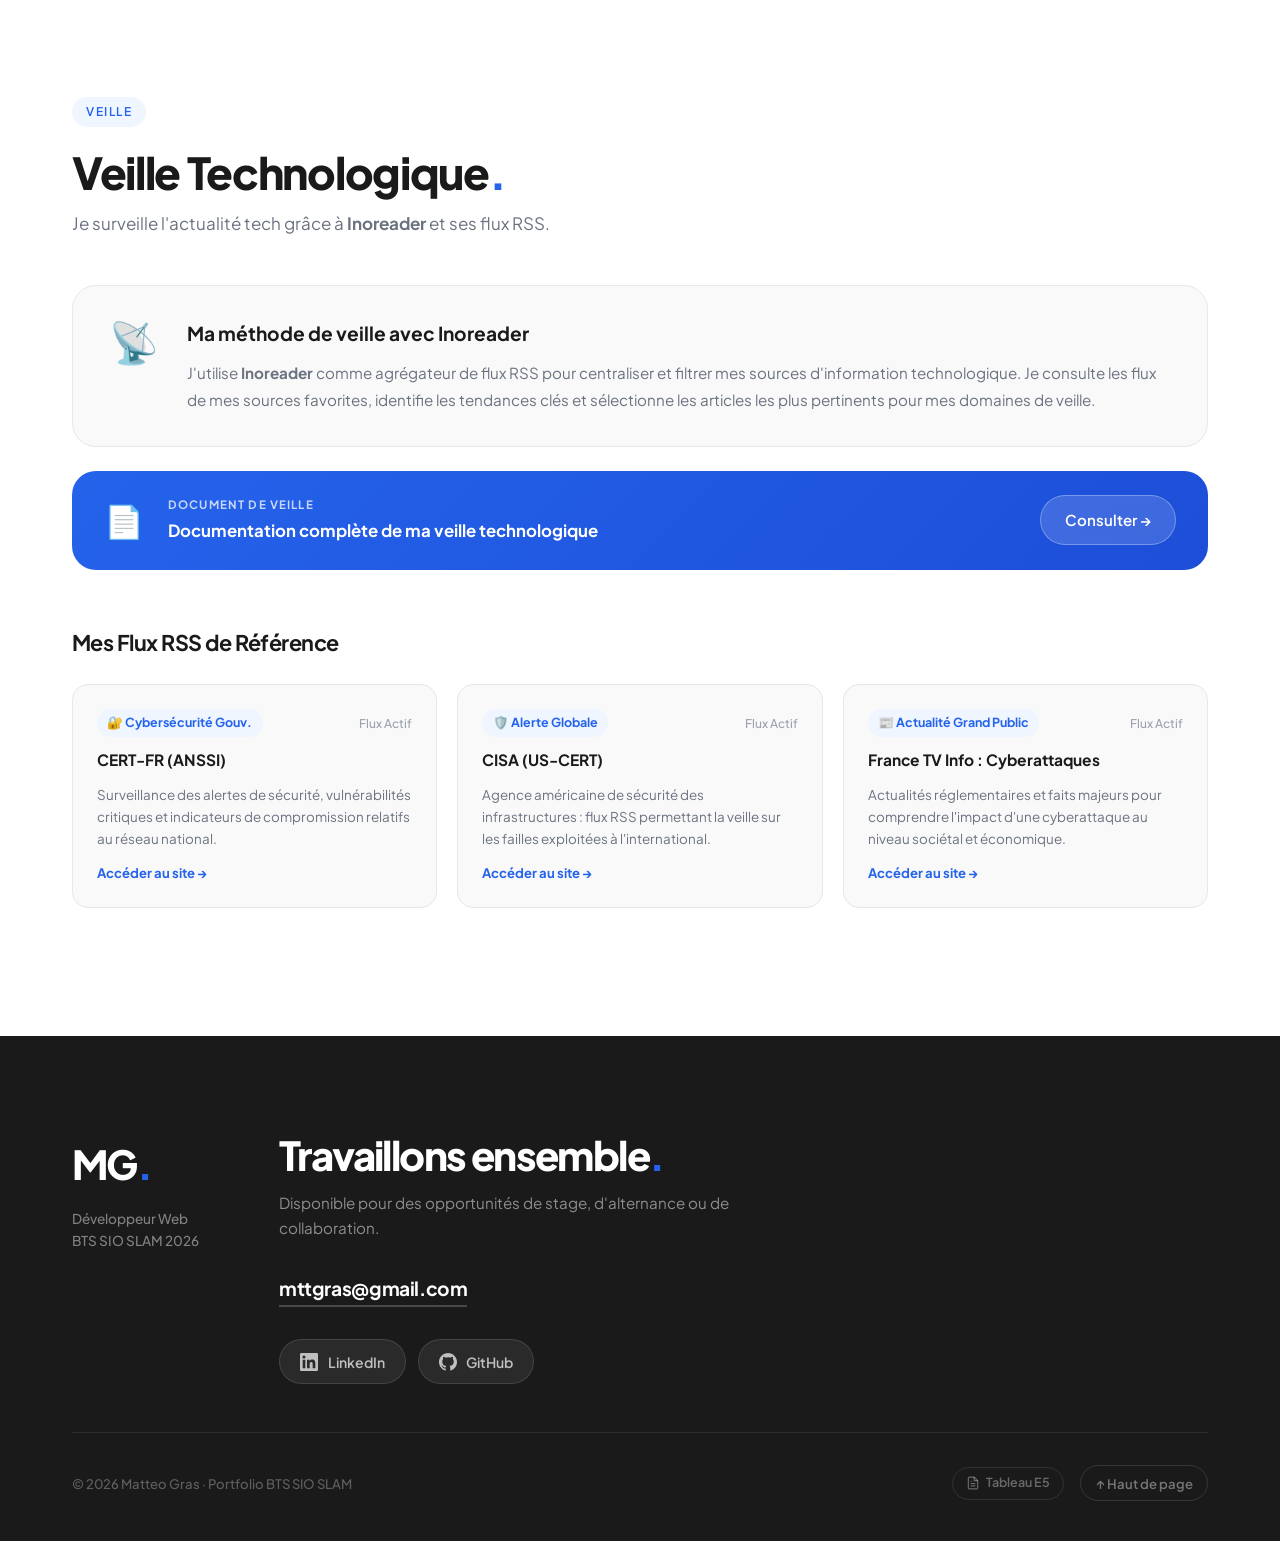
==== commit e1aa700d: "ajout toute la fin" ====
--- a/index.html
+++ b/index.html
@@ -1,4 +1,4 @@
-﻿<!DOCTYPE html>
+<!DOCTYPE html>
 <html lang="fr">
 
 <head>
@@ -123,7 +123,6 @@
           </div>
           <div class="hero__float hero__float--1"><span>⚡</span> PHP &amp; MySQL</div>
           <div class="hero__float hero__float--2"><span>🚀</span> Laravel · PHP</div>
-          <div class="hero__float hero__float--3"><span>🐧</span> Linux · LAMP</div>
         </div>
       </div>
 
@@ -148,12 +147,12 @@
             <p class="about__desc reveal" style="--delay:0.1s">
               Étudiant en BTS SIO (option <strong>SLAM</strong>) et <strong>Réserviste au sein de l'Armée de
                 Terre</strong>,
-              je combine la rigueur militaire avec des compétences techniques pointues en développement applicatif.
+              je combine la rigueur militaire avec des compétences techniques en développement applicatif.
               Ma formation m'a permis d'acquérir une autonomie forte et un sens aigu de la responsabilité.
             </p>
             <p class="about__desc reveal" style="--delay:0.2s">
               Spécialisé dans l'écosystème <strong>PHP/Laravel</strong>, je conçois des solutions web robustes,
-              allant de la modélisation de bases de données (Merise) au déploiement d'infrastructures serveurs (LAMP).
+              allant de la modélisation de bases de données (Merise) au développement d'infrastructures serveurs (LAMP).
             </p>
           </div>
 
@@ -349,9 +348,9 @@
                   </svg>
                   Voir le site
                 </a>
-                <!-- DOC: ajoute href="assets/docs/doc-projet2.pdf" quand la doc est prête -->
-                <a href="assets/docs/rapport-de-stage2.pdf" class="btn-card btn-card--primary" id="btn-project2-doc"
-                  title="Documentation à venir" aria-label="Documentation My Jewellery (à venir)">
+                <!-- DOC My Jewellery -->
+                <a href="assets/docs/doc-projet2.pdf" class="btn-card btn-card--primary" target="_blank"
+                  rel="noopener noreferrer" id="btn-project2-doc" aria-label="Documentation My Jewellery">
                   <svg width="14" height="14" fill="none" stroke="currentColor" stroke-width="2" viewBox="0 0 24 24"
                     aria-hidden="true">
                     <path d="M14 2H6a2 2 0 0 0-2 2v16a2 2 0 0 0 2 2h12a2 2 0 0 0 2-2V8z" />
@@ -445,7 +444,7 @@
             <div class="stage-card__body">
               <div class="stage-card__meta">
                 <span class="stage-card__company">📍 All Info Service — Toulouse</span>
-                <span class="stage-card__duration">🗓 1ère année (6 semaines)</span>
+                <span class="stage-card__duration">🗓 1ère année (2 semaines)</span>
               </div>
               <h3 class="stage-card__title">Développeur Laravel (Automatisation)</h3>
               <p class="stage-card__desc">
@@ -459,7 +458,7 @@
                 <span class="chip chip--stage">PHPUnit</span>
               </div>
               <div class="stage-card__actions">
-                <a href="assets/docs/rapport-stage1.docx" class="btn-card btn-card--primary" target="_blank"
+                <a href="assets/docs/rapport-stage1.pdf" class="btn-card btn-card--primary" target="_blank"
                   rel="noopener noreferrer" id="btn-stage1-rapport" aria-label="Rapport de stage 1ère année">
                   <svg width="14" height="14" fill="none" stroke="currentColor" stroke-width="2" viewBox="0 0 24 24"
                     aria-hidden="true">
@@ -484,8 +483,8 @@
         <div class="section-tag reveal">Veille</div>
         <h2 class="section-title reveal">Veille Technologique<span class="accent-dot">.</span></h2>
         <p class="section-subtitle reveal">
-          Je surveille l'actualité tech en continu grâce à <strong>Inoreader</strong>
-          et ses flux RSS agrégés.
+          Je surveille l'actualité tech grâce à <strong>Inoreader</strong>
+          et ses flux RSS.
         </p>
 
         <!-- Method explanation -->
@@ -495,15 +494,10 @@
             <h3>Ma méthode de veille avec Inoreader</h3>
             <p>
               J'utilise <strong>Inoreader</strong> comme agrégateur de flux RSS pour centraliser
-              et filtrer mes sources d'information technologique. Chaque semaine, je consulte les
+              et filtrer mes sources d'information technologique. Je consulte les
               flux de mes sources favorites, identifie les tendances clés et sélectionne les articles
               les plus pertinents pour mes domaines de veille.
             </p>
-            <div class="watch__themes" aria-label="Thèmes de veille">
-              <span class="watch-theme">🔐 Cybersécurité</span>
-              <span class="watch-theme">🤖 Intelligence Artificielle</span>
-              <span class="watch-theme">🌐 Développement Web</span>
-            </div>
           </div>
         </div>
 
@@ -514,7 +508,7 @@
             <span class="watch__doc-label">Document de veille</span>
             <h4>Documentation complète de ma veille technologique</h4>
           </div>
-          <a href="assets/docs/veille-technologique.pdf" class="btn" target="_blank" rel="noopener noreferrer"
+          <a href="assets/docs/veille%20techno.pdf" class="btn" target="_blank" rel="noopener noreferrer"
             id="btn-veille-doc" aria-label="Consulter la documentation de veille technologique">
             Consulter →
           </a>
@@ -621,8 +615,8 @@
       <div class="footer__bottom">
         <p>© 2026 Matteo Gras &middot; Portfolio BTS SIO SLAM</p>
         <div class="footer__bottom-right">
-          <a href="assets/docs/tableau-synthese-e5.xlsx" class="footer__e5-link" id="btn-tableau-e5"
-            title="Télécharger le tableau de synthèse E5 (BTS SIO 2026)"
+          <a href="assets/docs/tableau-synthese-e5.pdf" class="footer__e5-link" id="btn-tableau-e5" target="_blank"
+            rel="noopener noreferrer" title="Voir le tableau de synthèse E5 (PDF)"
             aria-label="Tableau de synthèse des compétences E5">
             <svg width="14" height="14" fill="none" stroke="currentColor" stroke-width="2" viewBox="0 0 24 24"
               aria-hidden="true">
@@ -659,106 +653,32 @@
           </svg>
         </button>
       </div>
-      <div class="modal-e5__body">
-        <div class="e5-table-wrapper">
-          <table class="e5-table" aria-label="Tableau de synthèse des compétences E5">
-            <thead>
-              <tr>
-                <th>Réalisations professionnelles</th>
-                <th>Période</th>
-                <th class="e5-comp" title="Gérer le patrimoine informatique">B1<br><small>Patrimoine</small></th>
-                <th class="e5-comp" title="Répondre aux incidents et demandes d'assistance et d'évolution">
-                  B2<br><small>Support</small></th>
-                <th class="e5-comp" title="Développer la présence en ligne de l'organisation">
-                  B3<br><small>Présence</small></th>
-                <th class="e5-comp" title="Travailler en mode projet">B4<br><small>Projet</small></th>
-                <th class="e5-comp" title="Mettre à disposition des utilisateurs un service informatique">
-                  B5<br><small>Service</small></th>
-                <th class="e5-comp" title="Organiser son développement professionnel">B6<br><small>Pro.</small></th>
-              </tr>
-            </thead>
-            <tbody>
-              <tr>
-                <td class="e5-real">Conception et développement d'un site web dynamique CROSL<br><small
-                    style="font-weight:400;color:var(--text-muted)">(HTML, CSS, PHP)</small></td>
-                <td class="e5-period">11/25 → 12/25</td>
-                <td class="e5-yes">✓</td>
-                <td></td>
-                <td class="e5-yes">✓</td>
-                <td class="e5-yes">✓</td>
-                <td class="e5-yes">✓</td>
-                <td></td>
-              </tr>
-              <tr>
-                <td class="e5-real">Développement d'un site vitrine — Projet SAM<br><small
-                    style="font-weight:400;color:var(--text-muted)">(HTML, CSS)</small></td>
-                <td class="e5-period">12/24</td>
-                <td class="e5-yes">✓</td>
-                <td></td>
-                <td class="e5-yes">✓</td>
-                <td class="e5-yes">✓</td>
-                <td></td>
-                <td></td>
-              </tr>
-              <tr>
-                <td class="e5-real">Dispositif de veille technologique<br><small
-                    style="font-weight:400;color:var(--text-muted)">(Inoreader)</small></td>
-                <td class="e5-period">2025 / 26</td>
-                <td></td>
-                <td></td>
-                <td></td>
-                <td></td>
-                <td></td>
-                <td class="e5-yes">✓</td>
-              </tr>
-              <tr class="e5-stage-row">
-                <td class="e5-real">Conception et développement d'une application métier de gestion de tickets<br><small
-                    style="font-weight:400;color:#15803d">(Laravel — 1ère année)</small></td>
-                <td class="e5-period">05/25 → 06/25</td>
-                <td class="e5-yes">✓</td>
-                <td class="e5-yes">✓</td>
-                <td></td>
-                <td class="e5-yes">✓</td>
-                <td class="e5-yes">✓</td>
-                <td class="e5-yes">✓</td>
-              </tr>
-              <tr class="e5-stage-row">
-                <td class="e5-real">Conception et développement d'une interface d'administration type SaaS<br><small
-                    style="font-weight:400;color:#15803d">(Laravel TALL — 2ème année)</small></td>
-                <td class="e5-period">01/26 → 02/26</td>
-                <td class="e5-yes">✓</td>
-                <td class="e5-yes">✓</td>
-                <td class="e5-yes">✓</td>
-                <td class="e5-yes">✓</td>
-                <td class="e5-yes">✓</td>
-                <td class="e5-yes">✓</td>
-              </tr>
-            </tbody>
-          </table>
-        </div>
-        <p class="e5-note">⚠️ Ce tableau est un aperçu. Référez-vous au fichier officiel pour les détails de
-          compétences.</p>
-        <div class="e5-legend">
-          <span class="e5-legend-item e5-legend-proj">Projet scolaire</span>
-          <span class="e5-legend-item e5-legend-stage">Stage en entreprise</span>
-          <span class="e5-legend-item e5-legend-check">✓ Compétence couverte</span>
-        </div>
-        <div class="e5-download">
-          <a href="assets/docs/tableau-synthese-e5.xlsx" class="btn btn--primary" id="btn-e5-download">
+      <div class="modal-e5__body" style="padding: 0; flex: 1; display: flex; flex-direction: column;">
+        <iframe src="assets/docs/tableau-synthese-e5.pdf"
+          style="width: 100%; height: 70vh; border: none; border-radius: 0 0 var(--r-xl) var(--r-xl);"
+          title="Tableau de synthèse E5" loading="lazy">
+          <p>Votre navigateur ne supporte pas l'affichage des PDF.
+            <a href="assets/docs/tableau-synthese-e5.pdf" target="_blank">Télécharger le tableau</a>
+          </p>
+        </iframe>
+        <div
+          style="padding: 1rem 2rem 1.5rem; display:flex; justify-content: space-between; align-items: center; border-top: 1px solid var(--border-light);">
+          <p class="e5-note" style="margin: 0;">Document officiel · BTS SIO SLAM 2026</p>
+          <a href="assets/docs/tableau-synthese-e5.pdf" class="btn btn--primary" id="btn-e5-download" target="_blank"
+            rel="noopener noreferrer">
             <svg width="16" height="16" fill="none" stroke="currentColor" stroke-width="2.2" viewBox="0 0 24 24"
               aria-hidden="true">
               <path d="M21 15v4a2 2 0 0 1-2 2H5a2 2 0 0 1-2-2v-4" />
               <polyline points="7 10 12 15 17 10" />
               <line x1="12" y1="15" x2="12" y2="3" />
             </svg>
-            Télécharger le tableau officiel (.xlsx)
+            Télécharger (PDF)
           </a>
         </div>
       </div>
     </div>
-  </div>
-
-  <script src="js/main.js" defer></script>
+
+    <script src="js/main.js" defer></script>
 </body>
 
 </html>
